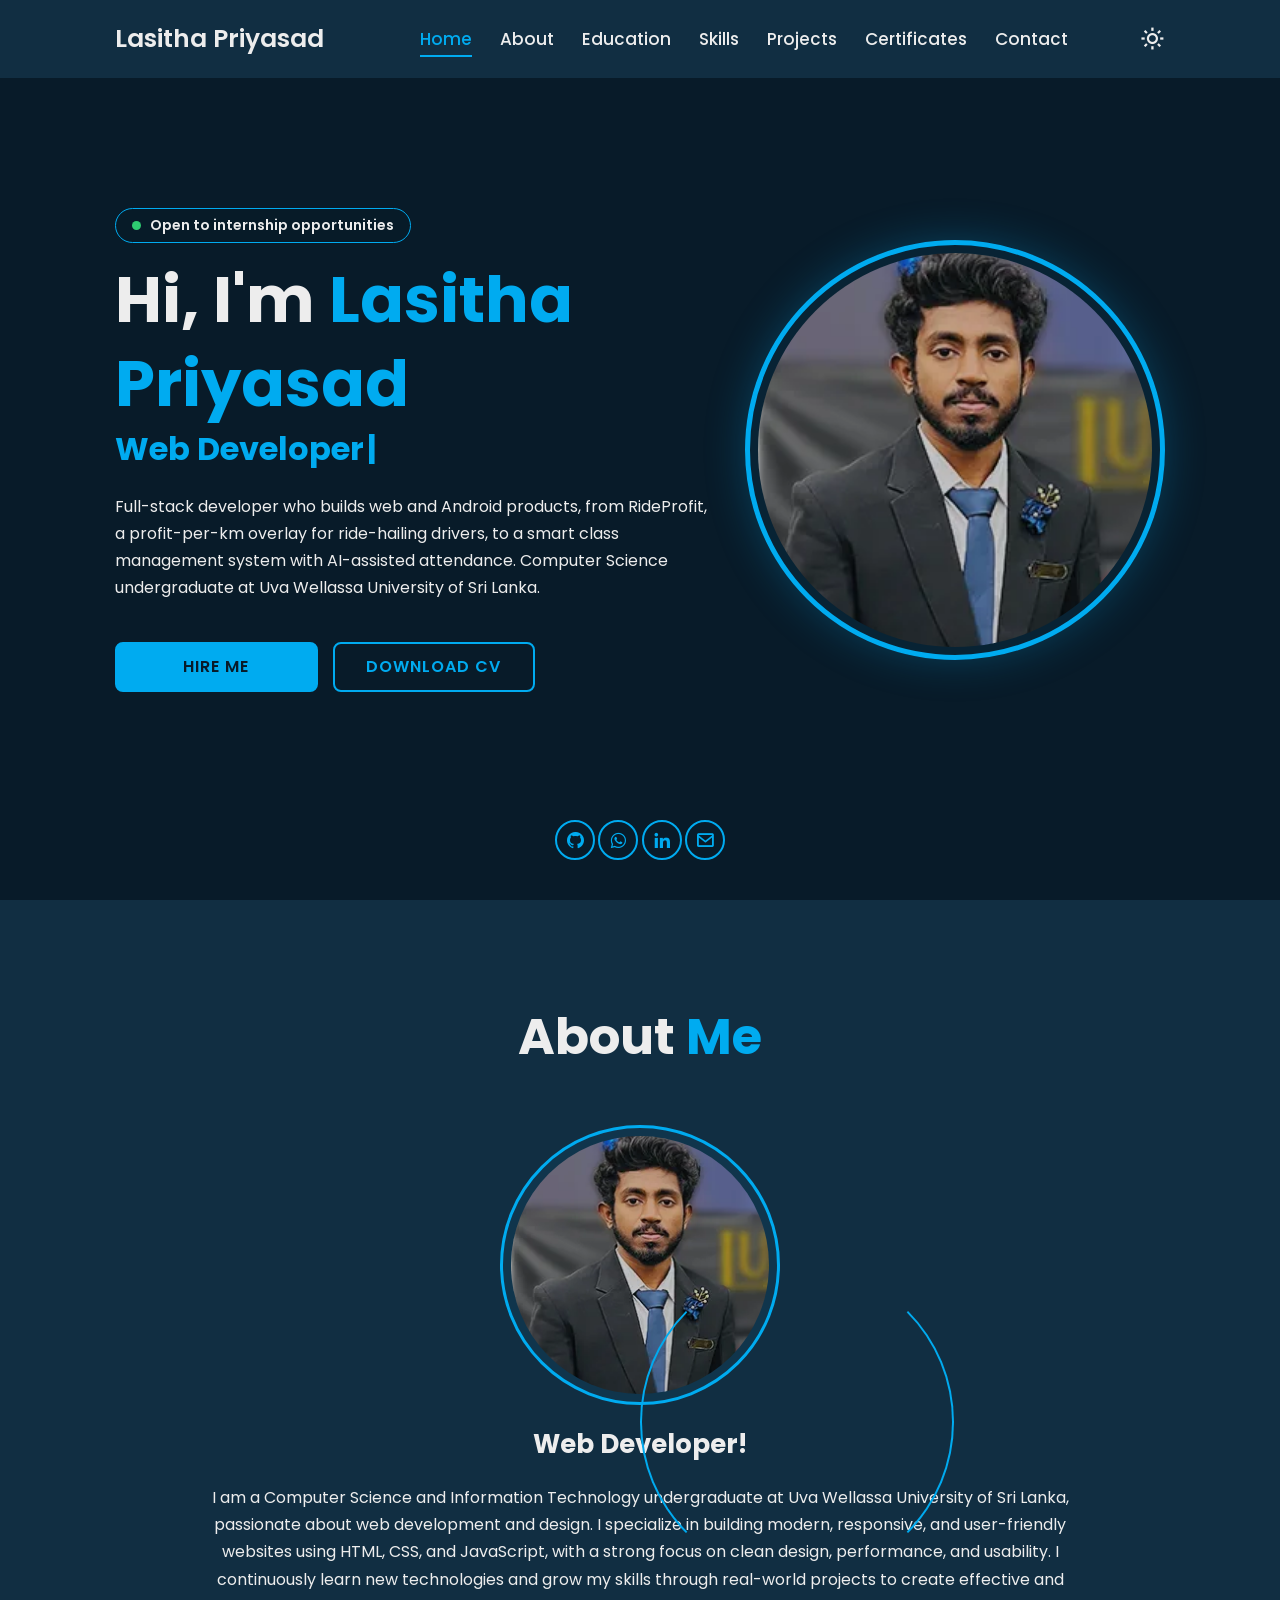
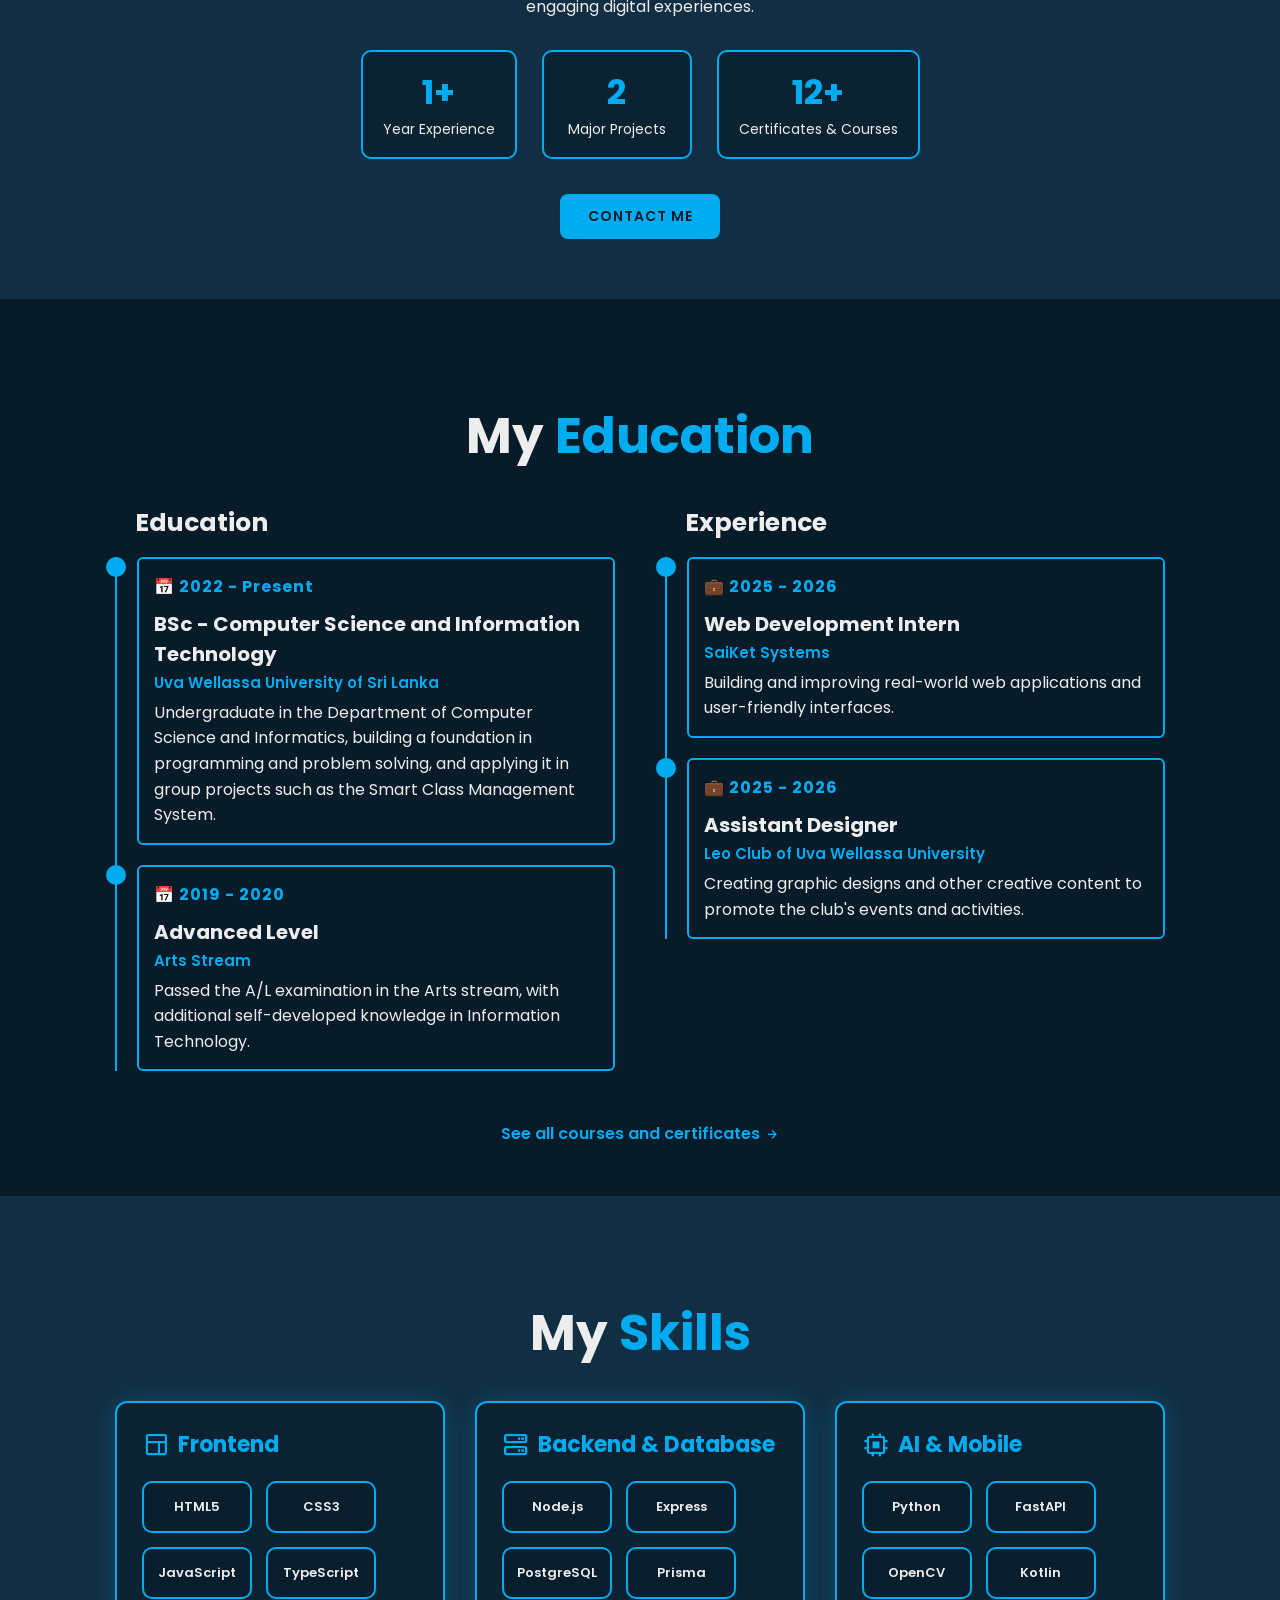
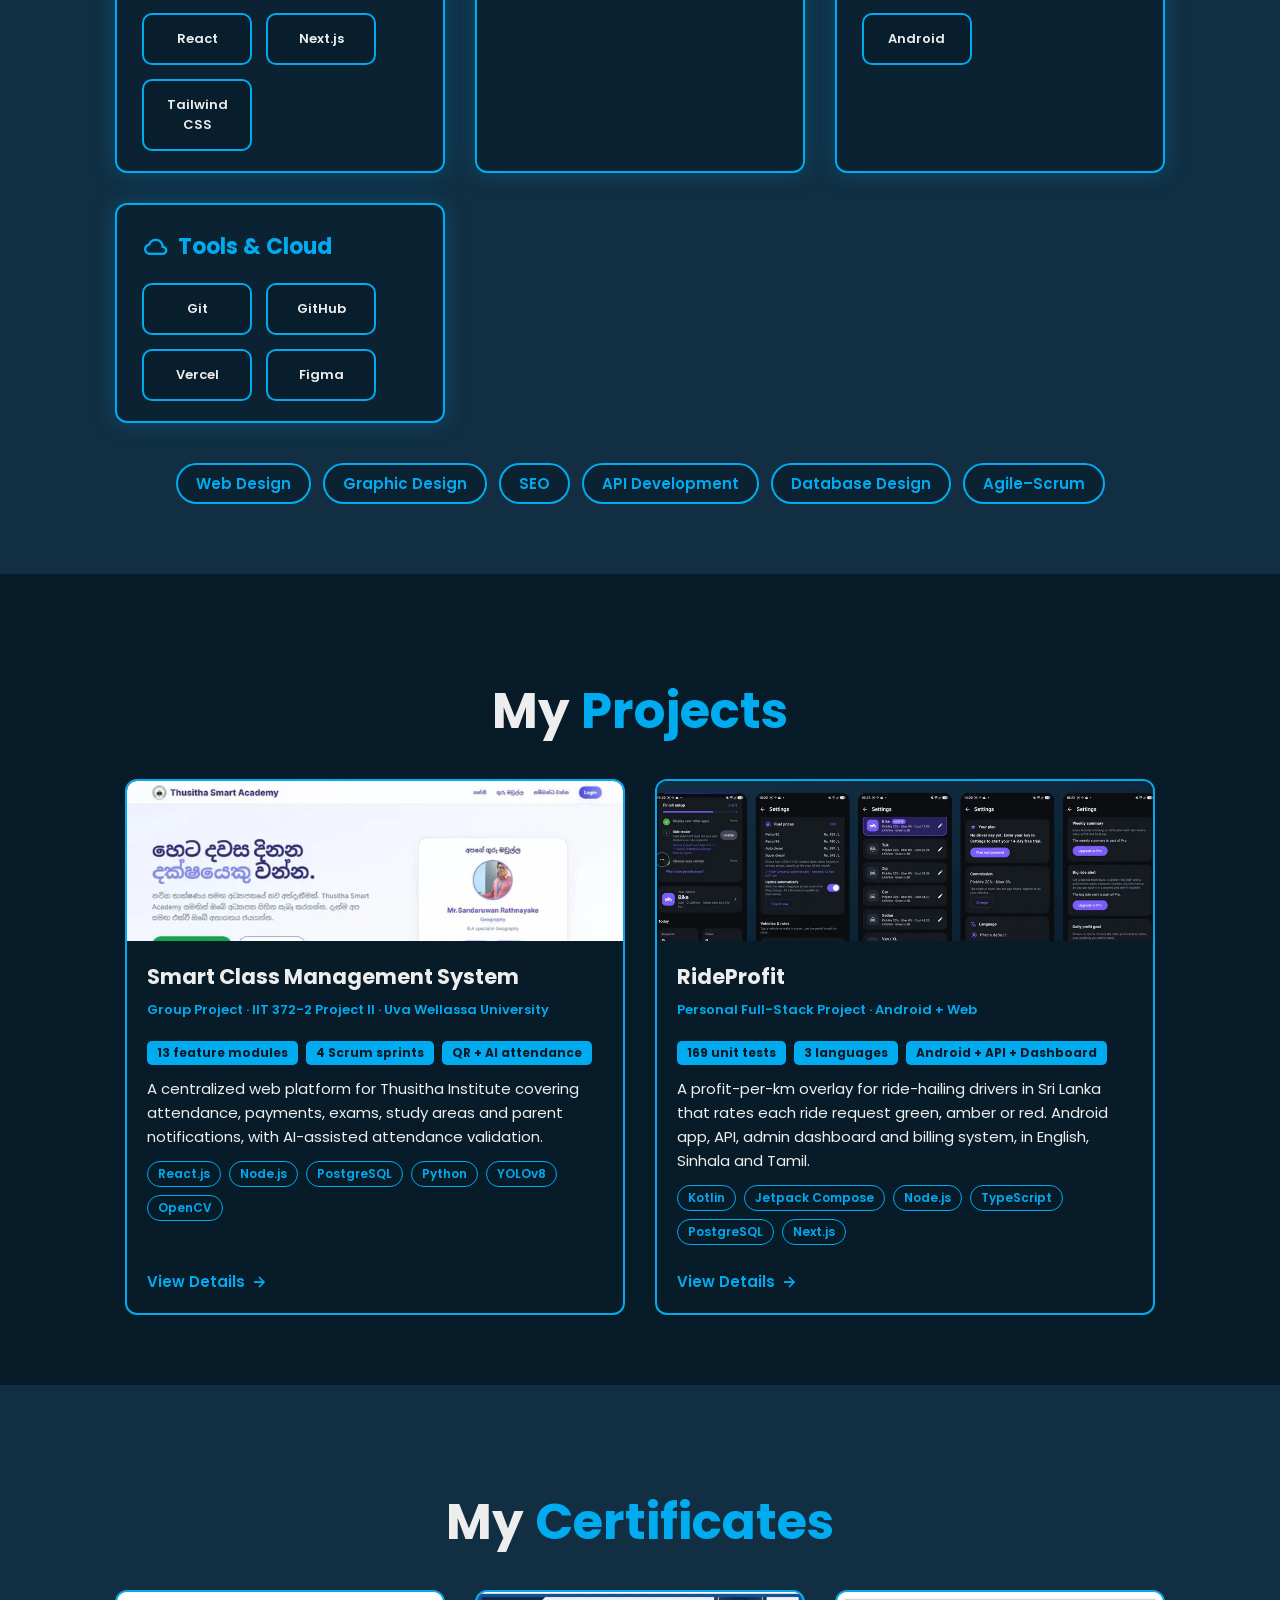
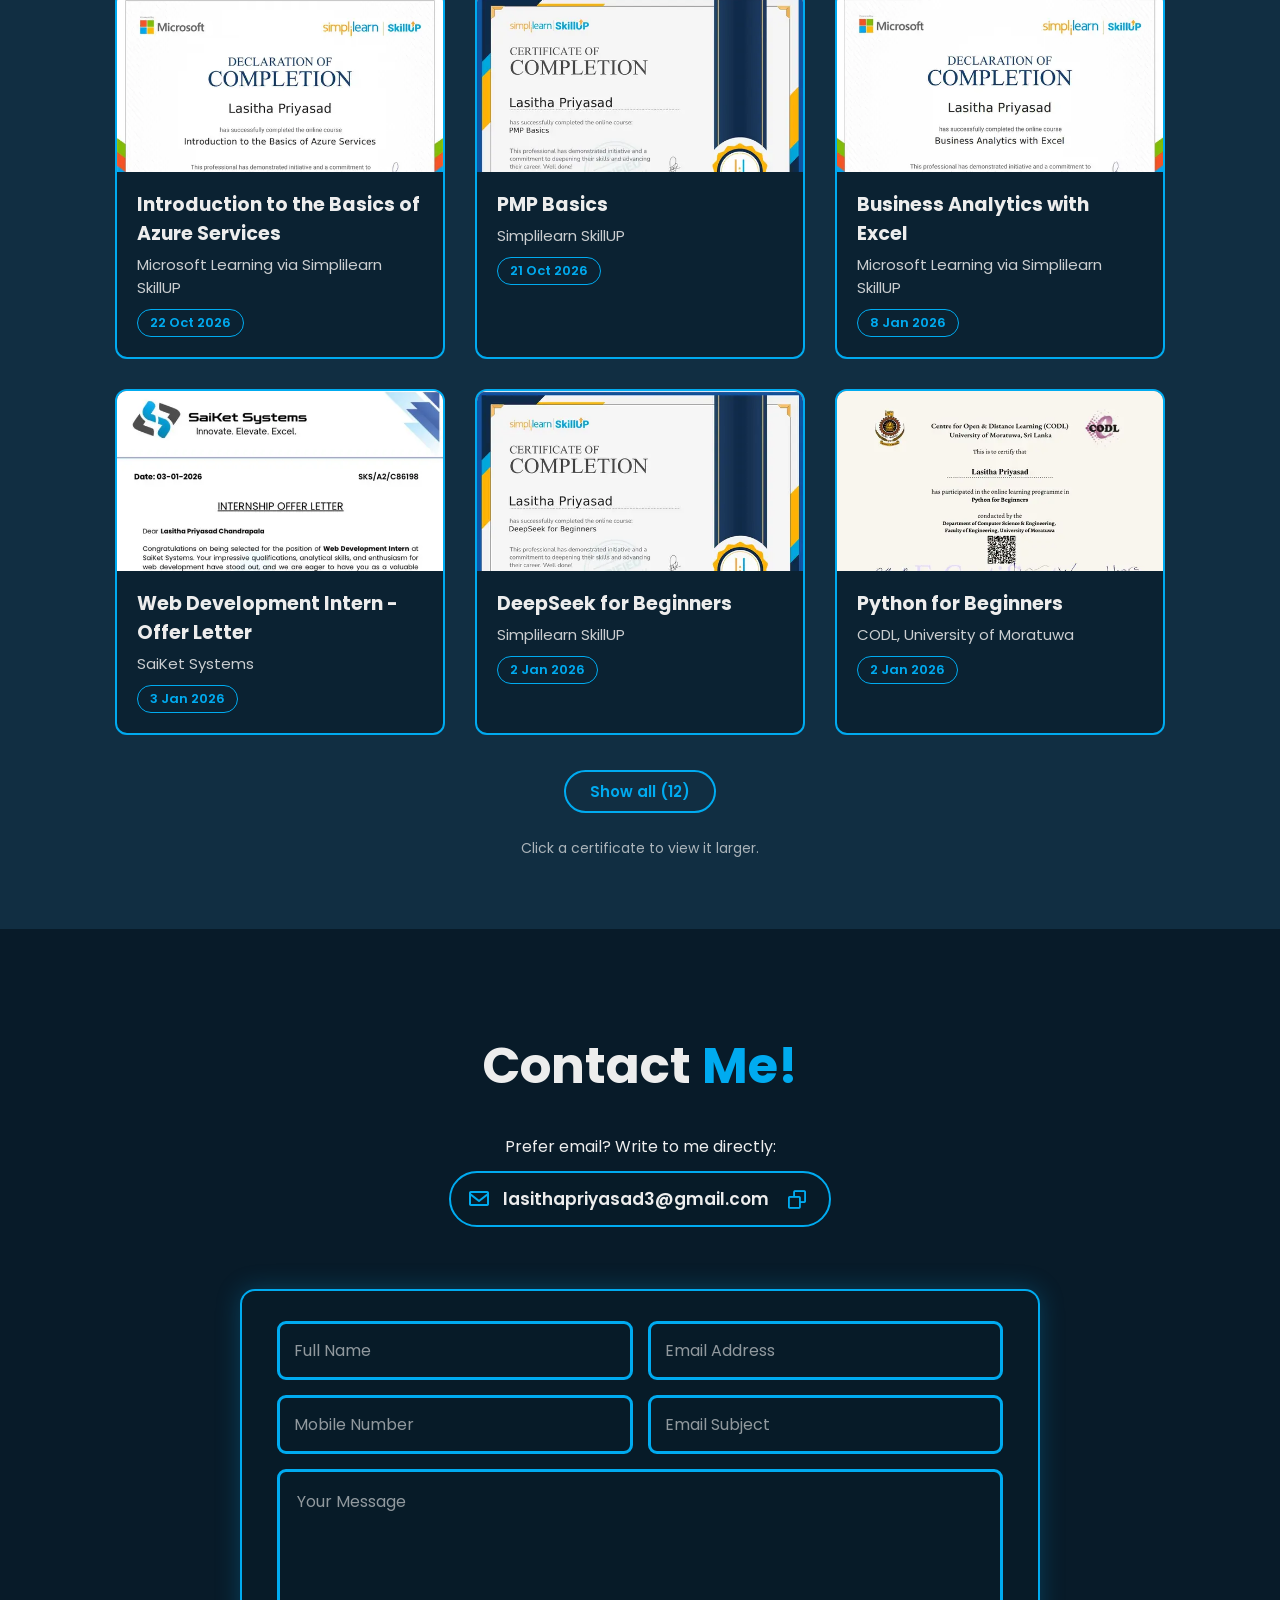
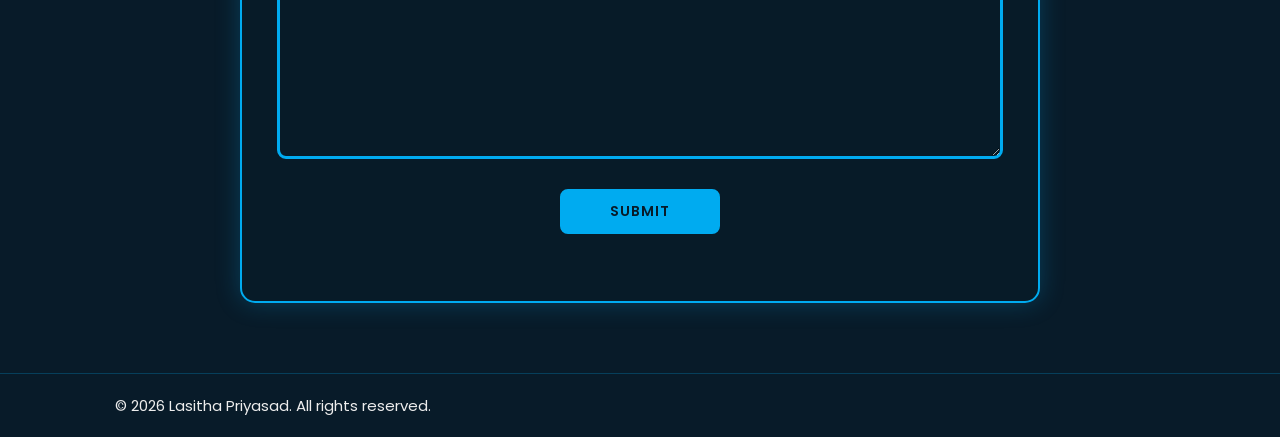
==== index.html @ 4530bdb4 "Add RideProfit screenshots gallery and card cover Co-Authored-By: Claude Sonnet 5.5 <noreply@anthrop" ====
<!DOCTYPE html>
<html lang="en">

<head>
    <meta charset="UTF-8">
    <meta http-equiv="X-UA-Compatible" content="IE=edge">
    <meta name="viewport" content="width=device-width, initial-scale=1.0">
    <title>Lasitha Priyasad - Personal Portfolio</title>
    <meta name="description" content="Lasitha Priyasad - full-stack developer building web and Android products. Computer Science undergraduate at Uva Wellassa University of Sri Lanka. Projects: Smart Class Management System, RideProfit.">
    <meta name="author" content="Lasitha Priyasad">
    <meta name="theme-color" content="#081b29">

    <!-- Open Graph (link share preview) -->
    <meta property="og:type" content="website">
    <meta property="og:title" content="Lasitha Priyasad - Web Developer">
    <meta property="og:description" content="Modern, responsive websites with clean design and great usability.">
    <meta property="og:url" content="https://priyasad010.github.io/My_portfolio/">
    <meta property="og:image" content="https://priyasad010.github.io/My_portfolio/images/Untitled-1.png">
    <meta name="twitter:card" content="summary">
    <link rel="canonical" href="https://priyasad010.github.io/My_portfolio/">

    <link rel="icon" href="data:image/svg+xml,%3Csvg xmlns='http://www.w3.org/2000/svg' viewBox='0 0 100 100'%3E%3Crect width='100' height='100' rx='20' fill='%23081b29'/%3E%3Ctext x='50' y='68' font-size='56' font-family='Arial' font-weight='700' text-anchor='middle' fill='%2300abf0'%3EL%3C/text%3E%3C/svg%3E">

    <script>
        (function () {
            var root = document.documentElement;
            root.classList.add('js');
            try {
                var savedTheme = localStorage.getItem('theme');
                if (savedTheme) root.setAttribute('data-theme', savedTheme);
            } catch (e) {}
        })();
    </script>

    <link rel="preload" href="fonts/poppins-400.woff2" as="font" type="font/woff2" crossorigin>
    <link rel="preload" href="fonts/poppins-600.woff2" as="font" type="font/woff2" crossorigin>
    <link rel="preload" href="fonts/boxicons-subset.woff2" as="font" type="font/woff2" crossorigin>
    <link rel="preconnect" href="https://cdn.jsdelivr.net" crossorigin>
    <link rel="stylesheet" href="css/style.css">
</head>

<body>

    <a href="#about" class="skip-link">Skip to content</a>

    <!-- Scroll progress bar -->
    <div id="scroll-progress"></div>

    <header class="header">
        <a href="#home" class="logo">Lasitha Priyasad</a>

        <nav class="navbar">
            <a href="#home" class="active">home</a>
            <a href="#about">about</a>
            <a href="#education">education</a>
            <a href="#skills">skills</a>
            <a href="#projects">projects</a>
            <a href="#certificates">certificates</a>
            <a href="#contact">contact</a>
        </nav>

        <div class="header-actions">
            <button id="theme-toggle" aria-label="Toggle dark / light theme" title="Toggle theme"><i class='bx bx-sun'></i></button>
            <button class="bx bx-menu" id="menu-icon" aria-label="Open menu"></button>
        </div>
    </header>

    <main>
    <!-- HOME -->
    <section class="home" id="home">
        <div class="home-content">
            <span class="availability"><i></i> Open to internship opportunities</span>
            <h1>Hi, I'm <span>Lasitha Priyasad</span></h1>
            <div class="text-animate">
                <h2 class="role"><span class="typing" id="typing"></span></h2>
            </div>
            <p>Full-stack developer who builds web and Android products, from RideProfit, a profit-per-km overlay for ride-hailing drivers, to a smart class management system with AI-assisted attendance. Computer Science undergraduate at Uva Wellassa University of Sri Lanka.</p>

            <div class="btn-box">
                <a href="#contact" class="btn">Hire Me</a>
                <a href="cv/Lasitha_Priyasad_CV.pdf" class="btn" download>Download CV</a>
            </div>
        </div>

        <div class="home-img">
            <div class="img-border">
                <img src="images/profile.webp" width="262" height="311" fetchpriority="high" alt="Lasitha Priyasad profile photo">
            </div>
        </div>

        <div class="home-sci">
            <a href="https://github.com/Priyasad010" target="_blank" rel="noopener" aria-label="GitHub"><i class='bx bxl-github'></i></a>
            <a href="https://wa.me/94743398128" target="_blank" rel="noopener" aria-label="WhatsApp"><i class='bx bxl-whatsapp'></i></a>
            <a href="https://www.linkedin.com/in/lasitha-priyasad-3184732ab" target="_blank" rel="noopener" aria-label="LinkedIn"><i class='bx bxl-linkedin'></i></a>
            <a href="#contact" data-mail aria-label="Email"><i class='bx bx-envelope'></i></a>
        </div>
    </section>

    <!-- ABOUT -->
    <section class="about" id="about">
        <h2 class="heading">About <span>Me</span></h2>

        <div class="about-img">
            <div class="img-border">
                <img src="images/profile.webp" width="262" height="311" alt="About Lasitha" loading="lazy">
            </div>
            <span class="circle-spin"></span>
        </div>

        <div class="about-content">
            <h3>Web Developer!</h3>
            <p>I am a Computer Science and Information Technology undergraduate at Uva Wellassa University of Sri Lanka, passionate about web development and design. I specialize in building modern, responsive, and user-friendly websites using HTML, CSS, and JavaScript, with a strong focus on clean design, performance, and usability. I continuously learn new technologies and grow my skills through real-world projects to create effective and engaging digital experiences.</p>

            <div class="stats">
                <div class="stat"><h4><span class="count" data-target="1">0</span>+</h4><p>Year Experience</p></div>
                <div class="stat"><h4><span class="count" data-target="2">0</span></h4><p>Major Projects</p></div>
                <div class="stat"><h4><span class="count" data-target="12">0</span>+</h4><p>Certificates &amp; Courses</p></div>
            </div>

            <div class="btn-box btns">
                <a href="#contact" class="btn">Contact Me</a>
            </div>
        </div>
    </section>

    <!-- EDUCATION -->
    <section class="education" id="education">
        <h2 class="heading">My <span>Education</span></h2>
        <div class="education-row">
            <div class="education-column">
                <h3 class="title">Education</h3>
                <div class="education-box">
                    <div class="education-content">
                        <div class="content">
                            <div class="Year">📅 2022 - Present</div>
                            <h3>BSc - Computer Science and Information Technology</h3>
                            <p class="org">Uva Wellassa University of Sri Lanka</p>
                            <p>Undergraduate in the Department of Computer Science and Informatics, building a foundation in programming and problem solving, and applying it in group projects such as the Smart Class Management System.</p>
                        </div>
                    </div>
                    <div class="education-content">
                        <div class="content">
                            <div class="Year">📅 2019 - 2020</div>
                            <h3>Advanced Level</h3>
                            <p class="org">Arts Stream</p>
                            <p>Passed the A/L examination in the Arts stream, with additional self-developed knowledge in Information Technology.</p>
                        </div>
                    </div>
                </div>
            </div>

            <div class="education-column">
                <h3 class="title">Experience</h3>
                <div class="education-box">
                    <div class="education-content">
                        <div class="content">
                            <div class="Year">💼 2025 - 2026</div>
                            <h3>Web Development Intern</h3>
                            <p class="org">SaiKet Systems</p>
                            <p>Building and improving real-world web applications and user-friendly interfaces.</p>
                        </div>
                    </div>
                    <div class="education-content">
                        <div class="content">
                            <div class="Year">💼 2025 - 2026</div>
                            <h3>Assistant Designer</h3>
                            <p class="org">Leo Club of Uva Wellassa University</p>
                            <p>Creating graphic designs and other creative content to promote the club's events and activities.</p>
                        </div>
                    </div>
                </div>
            </div>
        </div>
        <p class="edu-link"><a href="#certificates">See all courses and certificates <i class='bx bx-right-arrow-alt'></i></a></p>
     </section>

    <!-- SKILLS -->
    <section class="skills" id="skills">
        <h2 class="heading">My <span>Skills</span></h2>

        <div class="skill-groups" id="skill-groups"></div>

        <div class="skill-extra">
            <span>Web Design</span><span>Graphic Design</span><span>SEO</span><span>API Development</span><span>Database Design</span><span>Agile&ndash;Scrum</span>
        </div>
    </section>

    <!-- PROJECTS -->
    <section class="projects" id="projects">
        <h2 class="heading">My <span>Projects</span></h2>

        <div class="projects-container">
            <article class="project-card" data-project="smart-class">
                <div class="project-thumb"><i class='bx bx-qr-scan'></i><img src="images/projects/smart-class/cover.webp" alt="Smart Class Management System preview" width="640" height="360" loading="lazy"></div>
                <div class="project-body">
                    <h3>Smart Class Management System</h3>
                    <p class="project-meta">Group Project &middot; IIT 372-2 Project II &middot; Uva Wellassa University</p>
                    <ul class="metrics"><li>13 feature modules</li><li>4 Scrum sprints</li><li>QR + AI attendance</li></ul>
                    <p>A centralized web platform for Thusitha Institute covering attendance, payments, exams, study areas and parent notifications, with AI-assisted attendance validation.</p>
                    <div class="tags">
                        <span>React.js</span><span>Node.js</span><span>PostgreSQL</span><span>Python</span><span>YOLOv8</span><span>OpenCV</span>
                    </div>
                    <button type="button" class="card-more" aria-label="View details: Smart Class Management System">View Details <i class='bx bx-right-arrow-alt'></i></button>
                </div>
            </article>

            <article class="project-card" data-project="rideprofit">
                <div class="project-thumb"><i class='bx bx-car'></i><img src="images/projects/rideprofit/cover.webp" alt="RideProfit app screenshots" width="960" height="300" loading="lazy"></div>
                <div class="project-body">
                    <h3>RideProfit</h3>
                    <p class="project-meta">Personal Full-Stack Project &middot; Android + Web</p>
                    <ul class="metrics"><li>169 unit tests</li><li>3 languages</li><li>Android + API + Dashboard</li></ul>
                    <p>A profit-per-km overlay for ride-hailing drivers in Sri Lanka that rates each ride request green, amber or red. Android app, API, admin dashboard and billing system, in English, Sinhala and Tamil.</p>
                    <div class="tags">
                        <span>Kotlin</span><span>Jetpack Compose</span><span>Node.js</span><span>TypeScript</span><span>PostgreSQL</span><span>Next.js</span>
                    </div>
                    <button type="button" class="card-more" aria-label="View details: RideProfit">View Details <i class='bx bx-right-arrow-alt'></i></button>
                </div>
            </article>
        </div>
    </section>

    <!-- CERTIFICATES -->
    <section class="certificates" id="certificates">
        <h2 class="heading">My <span>Certificates</span></h2>

        <div class="cert-grid" id="cert-grid"></div>
        <div class="cert-more"><button class="filter-btn" id="cert-toggle" type="button"></button></div>
    </section>

    <!-- CONTACT -->
    <section class="contact" id="contact">
        <h2 class="heading">Contact <span>Me!</span></h2>

        <div class="contact-info">
            <p>Prefer email? Write to me directly:</p>
            <div class="email-box">
                <i class='bx bx-envelope'></i>
                <a id="email-text" href="#contact" data-user="lasithapriyasad3" data-domain="gmail.com">Email me</a>
                <button id="copy-email" type="button" aria-label="Copy email address" title="Copy email address"><i class='bx bx-copy'></i></button>
            </div>
            <p class="copy-status" id="copy-status" role="status" aria-live="polite"></p>
        </div>

        <form id="contact-form" action="https://formspree.io/f/xaqadloa" method="POST">
            <!-- spam honeypot: real visitors never see or fill this -->
            <input type="text" name="_gotcha" class="hp-field" tabindex="-1" autocomplete="off" aria-hidden="true">
            <div class="input-box">
                <div class="input-field">
                    <input type="text" name="name" placeholder="Full Name" aria-label="Full Name" required>
                </div>
                <div class="input-field">
                    <input type="email" name="email" placeholder="Email Address" aria-label="Email Address" required>
                </div>
            </div>
            <div class="input-box">
                <div class="input-field">
                    <input type="tel" name="phone" placeholder="Mobile Number" aria-label="Mobile Number">
                </div>
                <div class="input-field">
                    <input type="text" name="subject" placeholder="Email Subject" aria-label="Email Subject" required>
                </div>
            </div>

            <div class="textarea-field">
                <textarea name="message" id="message" cols="30" rows="10" placeholder="Your Message" aria-label="Your Message" required></textarea>
            </div>

            <div class="btn-box btns">
                <button type="submit" class="btn" id="submit-btn">Submit</button>
            </div>
            <p id="form-status" role="status" aria-live="polite"></p>
        </form>
    </section>
    </main>

    <footer class="footer">
        <p>&copy; <span id="year"></span> Lasitha Priyasad. <span>All rights reserved.</span></p>
        <a href="#home" class="footer-top" aria-label="Back to top"><i class='bx bx-up-arrow-alt'></i></a>
    </footer>

    <button id="back-to-top" aria-label="Back to top"><i class='bx bx-up-arrow-alt'></i></button>

    <!-- Project details modal -->
    <div id="project-modal" class="overlay" hidden>
        <div class="modal-box" role="dialog" aria-modal="true" aria-labelledby="modal-title">
            <button class="overlay-close" data-close aria-label="Close"><i class='bx bx-x'></i></button>
            <div id="modal-content"></div>
        </div>
    </div>

    <!-- Image lightbox -->
    <div id="lightbox" class="overlay lightbox" hidden>
        <button class="overlay-close" data-close aria-label="Close"><i class='bx bx-x'></i></button>
        <button class="lb-nav lb-prev" aria-label="Previous image"><i class='bx bx-chevron-left'></i></button>
        <figure>
            <img id="lb-img" src="" alt="">
            <figcaption id="lb-caption"></figcaption>
        </figure>
        <button class="lb-nav lb-next" aria-label="Next image"><i class='bx bx-chevron-right'></i></button>
    </div>

    <script src="js/script.js"></script>
</body>

</html>
---- css/style.css ----
/* ---------- Self-hosted fonts (no third-party requests, font-display: swap) ---------- */
@font-face { font-family: 'Poppins'; font-style: normal; font-weight: 400; font-display: swap; src: url('../fonts/poppins-400.woff2') format('woff2'); }
@font-face { font-family: 'Poppins'; font-style: normal; font-weight: 500; font-display: swap; src: url('../fonts/poppins-500.woff2') format('woff2'); }
@font-face { font-family: 'Poppins'; font-style: normal; font-weight: 600; font-display: swap; src: url('../fonts/poppins-600.woff2') format('woff2'); }
@font-face { font-family: 'Poppins'; font-style: normal; font-weight: 700; font-display: swap; src: url('../fonts/poppins-700.woff2') format('woff2'); }
@font-face { font-family: 'boxicons'; font-weight: normal; font-style: normal; font-display: swap; src: url('../fonts/boxicons-subset.woff2') format('woff2'); }

/* Boxicons (MIT, https://boxicons.com): base rules + only the icons used on this site */
.bx, .bxl {
    font-family: 'boxicons' !important;
    font-weight: normal;
    font-style: normal;
    font-variant: normal;
    line-height: 1;
    text-rendering: auto;
    display: inline-block;
    text-transform: none;
    -webkit-font-smoothing: antialiased;
    -moz-osx-font-smoothing: grayscale;
}
.bx-award:before{content:"\e9bf"}
.bx-car:before{content:"\ea27"}
.bx-chevron-left:before{content:"\ea4d"}
.bx-chevron-right:before{content:"\ea50"}
.bx-chip:before{content:"\ea5a"}
.bx-cloud:before{content:"\ea60"}
.bx-copy:before{content:"\ea84"}
.bx-envelope:before{content:"\eac1"}
.bx-layout:before{content:"\eb31"}
.bx-link-external:before{content:"\eb3e"}
.bx-menu:before{content:"\eb5f"}
.bx-moon:before{content:"\eb94"}
.bx-qr-scan:before{content:"\ebcf"}
.bx-right-arrow-alt:before{content:"\ebe6"}
.bx-server:before{content:"\ebfd"}
.bx-sun:before{content:"\ec34"}
.bx-up-arrow-alt:before{content:"\ec5d"}
.bx-x:before{content:"\ec8d"}
.bxl-android:before{content:"\e90e"}
.bxl-github:before{content:"\e93a"}
.bxl-linkedin:before{content:"\e94d"}
.bxl-whatsapp:before{content:"\e98a"}


* {
    margin: 0;
    padding: 0;
    box-sizing: border-box;
    text-decoration: none;
    border: none;
    outline: none;
    font-family: 'Poppins', system-ui, -apple-system, 'Segoe UI', Roboto, sans-serif;
}

:root {
    --bg-color: #081b29;
    --second-bg-color: #112e42;
    --text-color: #ededed;
    --main-color: #00abf0;
    --card-bg: rgba(8, 27, 41, 0.6);
    --glow: rgba(0, 171, 240, 0.25);
}

:root[data-theme="light"] {
    --bg-color: #f4f8fb;
    --second-bg-color: #e1edf5;
    --text-color: #14222e;
    --main-color: #0086c3;
    --card-bg: rgba(255, 255, 255, 0.8);
    --glow: rgba(0, 134, 195, 0.2);
}

html {
    font-size: 62.5%;
    overflow-x: hidden;
    scroll-behavior: smooth;
}

body {
    background: var(--bg-color);
    color: var(--text-color);
    transition: background .4s, color .4s;
}

:focus-visible {
    outline: .2rem solid var(--main-color);
    outline-offset: .3rem;
}

/* ---------- Scroll progress ---------- */
#scroll-progress {
    position: fixed;
    top: 0;
    left: 0;
    height: .4rem;
    width: 0;
    background: var(--main-color);
    z-index: 200;
}

/* ---------- Header ---------- */
.header {
    position: fixed;
    top: 0;
    left: 0;
    width: 100%;
    padding: 2rem 9%;
    background: var(--second-bg-color);
    display: flex;
    align-items: center;
    justify-content: space-between;
    z-index: 100;
    transition: padding .3s, box-shadow .3s, background .4s;
}

.header.sticky {
    padding: 1.2rem 9%;
    box-shadow: 0 .5rem 2rem rgba(0, 0, 0, .25);
}

.logo {
    font-size: 2.5rem;
    color: var(--text-color);
    font-weight: 600;
}

.navbar a {
    font-size: 1.7rem;
    color: var(--text-color);
    margin-left: 3.5rem;
    font-weight: 500;
    text-transform: capitalize;
    padding-bottom: .4rem;
    border-bottom: .2rem solid transparent;
    transition: .3s;
}

.navbar a:hover,
.navbar a.active {
    color: var(--main-color);
    border-bottom-color: var(--main-color);
}

.header-actions {
    display: flex;
    align-items: center;
    gap: 1.5rem;
}

#theme-toggle,
#menu-icon {
    background: transparent;
    color: var(--text-color);
    cursor: pointer;
    font-size: 2.6rem;
    display: inline-flex;
    align-items: center;
    transition: .3s;
}

#theme-toggle:hover {
    color: var(--main-color);
    transform: rotate(20deg);
}

#theme-toggle i {
    font-size: 2.6rem;
}

#menu-icon {
    font-size: 3.6rem;
    display: none;
}

/* ---------- Sections ---------- */
section {
    min-height: 100vh;
    padding: 10rem 9% 2rem;
}

.heading {
    font-size: 5rem;
    margin-bottom: 3rem;
    text-align: center;
}

.heading span,
.home-content h1 span {
    color: var(--main-color);
}

/* ---------- Buttons ---------- */
.btn-box {
    display: flex;
    justify-content: center;
    align-items: center;
    gap: 1.5rem;
    width: 100%;
    max-width: 35rem;
    height: 5rem;
}

.btn-box .btn {
    position: relative;
    z-index: 0;
    display: inline-flex;
    justify-content: center;
    align-items: center;
    flex: 1;
    min-width: 15rem;
    height: 100%;
    padding: 0 2rem;
    background: var(--main-color);
    border: .2rem solid var(--main-color);
    border-radius: .8rem;
    font-size: 1.6rem;
    font-weight: 600;
    letter-spacing: .1rem;
    text-transform: uppercase;
    color: var(--bg-color);
    cursor: pointer;
    overflow: hidden;
    transition: all .5s ease-in-out;
}

.btn-box .btn::before {
    content: '';
    position: absolute;
    top: 0;
    left: 0;
    width: 0;
    height: 100%;
    background: var(--bg-color);
    z-index: -1;
    transition: width .5s ease-in-out;
}

.btn-box .btn:hover {
    color: var(--main-color);
    transform: translateY(-2px);
    box-shadow: 0 1rem 2rem var(--glow);
}

.btn-box .btn:hover::before {
    width: 100%;
}

.btn-box .btn:nth-child(2) {
    background: transparent;
    color: var(--main-color);
}

.btn-box .btn:nth-child(2)::before {
    background: var(--main-color);
}

.btn-box .btn:nth-child(2):hover {
    color: var(--bg-color);
}

.btn-box.btns {
    width: auto;
    max-width: none;
    height: 4.5rem;
    margin: 0 auto;
}

.btn-box.btns .btn {
    flex: none;
    min-width: 16rem;
    font-size: 1.4rem;
}

.btn-box.btns .btn::before {
    background: var(--second-bg-color);
}

/* ---------- Home ---------- */
.home {
    position: relative;
    display: flex;
    align-items: center;
    justify-content: space-between;
    padding: 0 9%;
    background: var(--bg-color);
}

.home-content {
    max-width: 60rem;
}

.home-content h1 {
    font-size: 6.4rem;
    font-weight: 700;
    line-height: 1.3;
}

.text-animate .role {
    font-size: 3.2rem;
    font-weight: 700;
    min-height: 4.8rem;
}

.typing {
    color: var(--main-color);
}

.typing::after {
    content: '|';
    margin-left: .3rem;
    animation: blink .8s infinite;
}

@keyframes blink {
    50% { opacity: 0; }
}

.home-content p {
    font-size: 1.6rem;
    margin: 2rem 0 4rem;
    line-height: 1.7;
}

.home-img {
    position: relative;
    width: 42rem;
    height: 42rem;
    flex-shrink: 0;
    display: flex;
    justify-content: center;
    align-items: center;
    animation: float 4s ease-in-out infinite;
}

@keyframes float {
    50% { transform: translateY(-1.5rem); }
}

.img-border {
    position: relative;
    width: 100%;
    height: 100%;
    border: .5rem solid var(--main-color);
    border-radius: 50%;
    padding: .8rem;
    display: flex;
    justify-content: center;
    align-items: center;
    background: rgba(0, 171, 240, 0.05);
    box-shadow: 0 0 4rem var(--glow);
}

.img-border img {
    width: 100%;
    height: 100%;
    border-radius: 50%;
    object-fit: cover;
}

.home-sci {
    position: absolute;
    bottom: 4rem;
    left: 50%;
    transform: translateX(-50%);
    width: 17rem;
    display: flex;
    justify-content: space-between;
}

.home-sci a {
    position: relative;
    display: inline-flex;
    justify-content: center;
    align-items: center;
    width: 4rem;
    height: 4rem;
    border: .2rem solid var(--main-color);
    border-radius: 50%;
    font-size: 2rem;
    color: var(--main-color);
    z-index: 1;
    overflow: hidden;
    transition: .5s;
}

.home-sci a::before {
    content: '';
    position: absolute;
    top: 0;
    left: 0;
    width: 0;
    height: 100%;
    background: var(--main-color);
    z-index: -1;
    transition: .5s;
}

.home-sci a:hover {
    color: var(--bg-color);
}

.home-sci a:hover::before {
    width: 100%;
}

/* ---------- About ---------- */
.about {
    display: flex;
    justify-content: center;
    align-items: center;
    flex-direction: column;
    gap: 2rem;
    background: var(--second-bg-color);
    padding-bottom: 6rem;
}

.about-img {
    position: relative;
    width: 28rem;
    height: 28rem;
    display: flex;
    justify-content: center;
    align-items: center;
}

.about-img .img-border {
    border-width: .3rem;
    box-shadow: none;
}

.about-img .circle-spin {
    position: absolute;
    top: 50%;
    left: 50%;
    width: 112%;
    height: 112%;
    border-radius: 50%;
    border: .2rem solid transparent;
    border-left-color: var(--main-color);
    border-right-color: var(--main-color);
    animation: spin-center 6s linear infinite;
}

@keyframes spin-center {
    from { transform: translate(-50%, -50%) rotate(0); }
    to { transform: translate(-50%, -50%) rotate(360deg); }
}

.about-content {
    text-align: center;
    max-width: 90rem;
}

.about-content h3 {
    font-size: 2.6rem;
}

.about-content p {
    font-size: 1.6rem;
    margin: 2rem 0 3rem;
    line-height: 1.7;
}

.stats {
    display: flex;
    justify-content: center;
    flex-wrap: wrap;
    gap: 2.5rem;
    margin-bottom: 3.5rem;
}

.stat {
    min-width: 15rem;
    padding: 1.5rem 2rem;
    border: .2rem solid var(--main-color);
    border-radius: 1rem;
    background: var(--card-bg);
}

.stat h4,
.stat h4 span {
    font-size: 3.4rem;
    color: var(--main-color);
}

.stat p {
    margin: 0;
    font-size: 1.4rem;
}

/* ---------- Education ---------- */
.education {
    display: flex;
    justify-content: center;
    align-items: center;
    flex-direction: column;
    min-height: auto;
    padding-bottom: 5rem;
}

.education-row {
    display: flex;
    flex-wrap: wrap;
    gap: 5rem;
    width: 100%;
}

.education-column {
    flex: 1 1 40rem;
}

.education-column .title {
    font-size: 2.5rem;
    margin: 0 0 1.5rem 2rem;
}

.education-box {
    border-left: .2rem solid var(--main-color);
}

.education-content {
    position: relative;
    padding-left: 2rem;
}

.education-content::before {
    content: '';
    position: absolute;
    top: 0;
    left: -1.1rem;
    width: 2rem;
    height: 2rem;
    background: var(--main-color);
    border-radius: 50%;
}

.education-content .content {
    position: relative;
    z-index: 0;
    padding: 1.5rem;
    border: .2rem solid var(--main-color);
    border-radius: .6rem;
    margin-bottom: 2rem;
    transition: all .5s ease-in-out;
    overflow: hidden;
}

.education-content .content:hover {
    background: var(--glow);
    box-shadow: 0 0 1.5rem var(--glow);
    transform: translateY(-.5rem);
}

.Year {
    font-size: 1.6rem;
    font-weight: 700;
    color: var(--main-color);
    padding-bottom: 1rem;
    letter-spacing: .1rem;
}

.education-content .content h3 {
    font-size: 2rem;
}

.education-content .content p {
    font-size: 1.6rem;
    padding-top: .5rem;
    line-height: 1.6;
}

/* ---------- Skills ---------- */
.skills {
    min-height: auto;
    padding-bottom: 7rem;
    background: var(--second-bg-color);
}

.skill-groups {
    display: grid;
    grid-template-columns: repeat(auto-fit, minmax(32rem, 1fr));
    gap: 3rem;
    max-width: 120rem;
    margin: 0 auto;
}

.skill-group {
    padding: 2.5rem 2.5rem 2rem;
    border: .2rem solid var(--main-color);
    border-radius: 1.2rem;
    background: var(--card-bg);
    box-shadow: 0 0 2.5rem var(--glow);
}

.skill-group > h3 {
    display: flex;
    align-items: center;
    gap: .8rem;
    margin-bottom: 2rem;
    font-size: 2.2rem;
    color: var(--main-color);
}

.skill-group > h3 i { font-size: 2.8rem; }

.tech-row {
    display: flex;
    flex-wrap: wrap;
    gap: 1.4rem;
}

.skill-extra {
    display: flex;
    flex-wrap: wrap;
    justify-content: center;
    gap: 1.2rem;
    max-width: 100rem;
    margin: 4rem auto 0;
}

.skill-extra span {
    padding: .7rem 1.8rem;
    font-size: 1.5rem;
    font-weight: 600;
    color: var(--main-color);
    border: .2rem solid var(--main-color);
    border-radius: 5rem;
    background: var(--card-bg);
}

/* ---------- Projects ---------- */
.projects {
    min-height: auto;
    padding-bottom: 7rem;
    background: var(--bg-color);
}

.filter-bar {
    display: flex;
    justify-content: center;
    flex-wrap: wrap;
    gap: 1.5rem;
    margin-bottom: 4rem;
}

.filter-btn {
    padding: .8rem 2.4rem;
    font-size: 1.5rem;
    font-weight: 600;
    color: var(--main-color);
    background: transparent;
    border: .2rem solid var(--main-color);
    border-radius: 5rem;
    cursor: pointer;
    transition: .3s;
}

.filter-btn:hover,
.filter-btn.active {
    background: var(--main-color);
    color: var(--bg-color);
}

.projects-container {
    display: grid;
    grid-template-columns: repeat(auto-fit, minmax(28rem, 50rem));
    justify-content: center;
    gap: 3rem;
    max-width: 120rem;
    margin: 0 auto;
}

.project-card {
    border: .2rem solid var(--main-color);
    border-radius: 1.2rem;
    background: var(--card-bg);
    overflow: hidden;
    transition: transform .4s, box-shadow .4s, opacity .4s;
}

.project-card:hover {
    transform: translateY(-.8rem);
    box-shadow: 0 1rem 3rem var(--glow);
}

.project-card.hide {
    display: none;
}

.project-thumb {
    height: 16rem;
    display: flex;
    justify-content: center;
    align-items: center;
    background: linear-gradient(135deg, var(--second-bg-color), var(--glow));
    font-size: 6.5rem;
    color: var(--main-color);
    transition: .4s;
}

.project-thumb {
    position: relative;
    overflow: hidden;
}

.project-thumb img {
    position: absolute;
    inset: 0;
    width: 100%;
    height: 100%;
    object-fit: cover;
    object-position: top;
}

.project-card:hover .project-thumb {
    font-size: 7.5rem;
}

.project-body {
    padding: 2rem;
}

.project-body h3 {
    font-size: 2.1rem;
    margin-bottom: .8rem;
}

.project-body p {
    font-size: 1.5rem;
    line-height: 1.6;
    margin-bottom: 1.2rem;
}

.project-body .project-meta {
    font-size: 1.3rem;
    font-weight: 600;
    color: var(--main-color);
}

.project-body .project-note {
    margin: 1.2rem 0 0;
    font-size: 1.2rem;
    font-style: italic;
    opacity: .7;
}

.tags {
    display: flex;
    flex-wrap: wrap;
    gap: .8rem;
    margin-bottom: 1.5rem;
}

.tags span {
    padding: .3rem 1rem;
    font-size: 1.2rem;
    font-weight: 600;
    color: var(--main-color);
    border: .15rem solid var(--main-color);
    border-radius: 5rem;
}

.project-links {
    display: flex;
    gap: 2rem;
}

.project-links a {
    display: inline-flex;
    align-items: center;
    gap: .4rem;
    font-size: 1.5rem;
    font-weight: 600;
    color: var(--main-color);
    transition: .3s;
}

.project-links a:hover {
    color: var(--text-color);
}

/* ---------- Contact ---------- */
.contact {
    min-height: auto;
    padding-bottom: 7rem;
    background: var(--second-bg-color);
}

.contact form {
    max-width: 80rem;
    margin: 0 auto;
    text-align: center;
    background: var(--card-bg);
    border: .2rem solid var(--main-color);
    border-radius: 1.5rem;
    padding: 3rem 3.5rem;
    box-shadow: 0 0 2.5rem var(--glow);
}

.input-box {
    display: flex;
    justify-content: space-between;
    flex-wrap: wrap;
    gap: 1.5rem;
    margin-bottom: 1.5rem;
}

.input-field {
    width: calc(50% - .75rem);
}

.input-field input,
.textarea-field textarea {
    width: 100%;
    padding: 1.4rem;
    font-size: 1.6rem;
    color: var(--text-color);
    background: transparent;
    border-radius: .9rem;
    border: .3rem solid var(--main-color);
    transition: .3s;
}

.textarea-field textarea {
    min-height: 18rem;
    padding: 1.7rem;
    resize: vertical;
}

.input-field input::placeholder,
.textarea-field textarea::placeholder {
    color: var(--text-color);
    opacity: .6;
}

.input-field input:focus,
.textarea-field textarea:focus {
    border-color: #00d4ff;
    box-shadow: 0 0 1.2rem var(--glow);
}

.contact .btn-box.btns {
    margin-top: 2.5rem;
}

#form-status {
    margin-top: 1.5rem;
    font-size: 1.5rem;
    font-weight: 500;
    min-height: 2.2rem;
}

#form-status.success { color: #2ecc71; }
#form-status.error { color: #ff5c5c; }

.btn:disabled {
    opacity: .6;
    cursor: not-allowed;
}

/* ---------- Footer / back to top ---------- */
.footer {
    display: flex;
    justify-content: space-between;
    align-items: center;
    flex-wrap: wrap;
    gap: 1.5rem;
    padding: 2rem 9%;
    background: var(--bg-color);
    border-top: .1rem solid var(--glow);
}

.footer p {
    font-size: 1.5rem;
}

.footer-top {
    display: none;
}

#back-to-top {
    position: fixed;
    right: 2.5rem;
    bottom: 2.5rem;
    width: 4.5rem;
    height: 4.5rem;
    border-radius: 50%;
    background: var(--main-color);
    color: var(--bg-color);
    font-size: 2.6rem;
    cursor: pointer;
    display: flex;
    justify-content: center;
    align-items: center;
    opacity: 0;
    visibility: hidden;
    transform: translateY(2rem);
    transition: .4s;
    z-index: 90;
    box-shadow: 0 0 1.5rem var(--glow);
}

#back-to-top.show {
    opacity: 1;
    visibility: visible;
    transform: none;
}

#back-to-top:hover {
    transform: translateY(-.4rem);
}

/* ---------- Scroll reveal ---------- */
.js .reveal {
    opacity: 0;
    transform: translateY(4rem);
    transition: opacity .8s ease, transform .8s ease;
}

.js .reveal.show {
    opacity: 1;
    transform: none;
}

@media (prefers-reduced-motion: reduce) {
    * {
        animation: none !important;
        transition: none !important;
        scroll-behavior: auto !important;
    }
    .js .reveal { opacity: 1; transform: none; }
    .js .bar span { width: var(--w); }
}

/* ---------- Responsive ---------- */
@media (max-width: 1200px) {
    html { font-size: 58%; }
    .header, .header.sticky { padding-left: 4%; padding-right: 4%; }
    section { padding-left: 4%; padding-right: 4%; }
    .home, .footer { padding-left: 4%; padding-right: 4%; }
}

@media (max-width: 991px) {
    html { font-size: 55%; }

    #menu-icon { display: inline-flex; }

    .navbar {
        position: absolute;
        top: 100%;
        left: 0;
        width: 100%;
        padding: 1rem 4%;
        background: var(--second-bg-color);
        border-top: .1rem solid var(--glow);
        box-shadow: 0 1rem 2rem rgba(0, 0, 0, .3);
        display: none;
    }

    .navbar.active { display: block; }

    .navbar a {
        display: block;
        margin: 2rem 0;
        font-size: 2rem;
        border-bottom: none;
    }

    .home {
        flex-direction: column-reverse;
        justify-content: center;
        gap: 4rem;
        padding-top: 12rem;
        padding-bottom: 12rem;
        text-align: center;
    }

    .home-content .btn-box { margin: 0 auto; }
    .home-img { width: 30rem; height: 30rem; }
    .home-content h1 { font-size: 5rem; }
    .home-sci { bottom: 3rem; }

    .skills-row { flex-direction: column; align-items: stretch; }
    .skills-column { max-width: none; }
}

@media (max-width: 600px) {
    html { font-size: 50%; }
    .home-content h1 { font-size: 4.2rem; }
    .heading { font-size: 4rem; }
    .input-field { width: 100%; }
    .contact form { padding: 2rem; }
    .skills-content { padding: 2rem; }
    .footer { justify-content: center; text-align: center; }
    .btn-box { flex-direction: column; height: auto; }
    .btn-box .btn { width: 100%; height: 5rem; }
}

/* =====================================================
   v3 additions: language switch, tech grid, modal,
   lightbox, certificates
   ===================================================== */
.no-scroll { overflow: hidden; }

.navbar a { margin-left: 2.5rem; }

/* alternate section backgrounds: projects (bg) -> certificates (second) -> contact (bg) */
.contact { background: var(--bg-color); }

.certificates {
    min-height: auto;
    padding-bottom: 7rem;
    background: var(--second-bg-color);
}

/* ---------- Tech grid ---------- */
.tech-title {
    margin: 6rem 0 2.5rem;
    text-align: center;
    font-size: 3rem;
    color: var(--main-color);
}

.tech-grid {
    display: flex;
    flex-wrap: wrap;
    justify-content: center;
    gap: 2rem;
    max-width: 110rem;
    margin: 0 auto;
}

.tech {
    width: 11rem;
    padding: 1.4rem 1rem;
    display: flex;
    flex-direction: column;
    align-items: center;
    gap: 1rem;
    border: .2rem solid var(--main-color);
    border-radius: 1rem;
    background: var(--card-bg);
    transition: transform .3s, box-shadow .3s;
}

.tech:hover {
    transform: translateY(-.6rem);
    box-shadow: 0 .8rem 2.5rem var(--glow);
}

.tech img {
    width: 4.6rem;
    height: 4.6rem;
    padding: .6rem;
    border-radius: .8rem;
    background: #fff;
    object-fit: contain;
}

.tech span {
    font-size: 1.3rem;
    font-weight: 600;
    text-align: center;
}

/* ---------- Project card extras ---------- */
.project-card {
    cursor: pointer;
    display: flex;
    flex-direction: column;
}

.project-body {
    display: flex;
    flex-direction: column;
    flex: 1;
}

.card-more {
    margin-top: auto;
    padding-top: 1rem;
    display: inline-flex;
    align-items: center;
    gap: .4rem;
    font-size: 1.5rem;
    font-weight: 600;
    color: var(--main-color);
}

.card-more i {
    font-size: 2rem;
    transition: transform .3s;
}

.project-card:hover .card-more i {
    transform: translateX(.5rem);
}

/* ---------- Certificates ---------- */
.cert-grid {
    display: grid;
    grid-template-columns: repeat(auto-fit, minmax(26rem, 1fr));
    gap: 3rem;
    max-width: 120rem;
    margin: 0 auto;
}

.cert-card {
    border: .2rem solid var(--main-color);
    border-radius: 1.2rem;
    background: var(--card-bg);
    overflow: hidden;
    transition: transform .4s, box-shadow .4s;
}

.cert-card.has-img { cursor: zoom-in; }

.cert-card:hover {
    transform: translateY(-.8rem);
    box-shadow: 0 1rem 3rem var(--glow);
}

.cert-thumb {
    position: relative;
    height: 18rem;
    display: flex;
    justify-content: center;
    align-items: center;
    font-size: 6.5rem;
    color: var(--main-color);
    background: linear-gradient(135deg, var(--second-bg-color), var(--glow));
    overflow: hidden;
}

.cert-thumb img {
    position: absolute;
    inset: 0;
    width: 100%;
    height: 100%;
    object-fit: cover;
    background: #fff;
}

.cert-body {
    padding: 1.8rem 2rem 2rem;
}

.cert-body h3 {
    font-size: 1.9rem;
    margin-bottom: .5rem;
}

.cert-body p {
    font-size: 1.5rem;
    opacity: .85;
}

.cert-year {
    display: inline-block;
    margin-top: 1rem;
    padding: .3rem 1.2rem;
    font-size: 1.3rem;
    font-weight: 600;
    color: var(--main-color);
    border: .15rem solid var(--main-color);
    border-radius: 5rem;
}

.cert-hint {
    margin-top: 2.5rem;
    text-align: center;
    font-size: 1.4rem;
    opacity: .7;
}

/* ---------- Overlay / modal / lightbox ---------- */
.overlay {
    position: fixed;
    inset: 0;
    z-index: 500;
    display: flex;
    justify-content: center;
    align-items: center;
    padding: 2rem;
    background: rgba(3, 12, 20, .85);
    backdrop-filter: blur(.4rem);
}

.overlay[hidden] { display: none; }

.lightbox { z-index: 600; background: rgba(0, 0, 0, .92); }

.modal-box {
    position: relative;
    width: 100%;
    max-width: 90rem;
    max-height: 90vh;
    overflow-y: auto;
    padding: 3.5rem;
    background: var(--bg-color);
    color: var(--text-color);
    border: .2rem solid var(--main-color);
    border-radius: 1.5rem;
    box-shadow: 0 0 5rem var(--glow);
    animation: pop .3s ease;
}

@keyframes pop {
    from { opacity: 0; transform: translateY(2rem) scale(.97); }
    to { opacity: 1; transform: none; }
}

.overlay-close {
    position: absolute;
    top: 1.2rem;
    right: 1.2rem;
    width: 4.2rem;
    height: 4.2rem;
    display: flex;
    justify-content: center;
    align-items: center;
    font-size: 3rem;
    color: var(--text-color);
    background: var(--second-bg-color);
    border-radius: 50%;
    cursor: pointer;
    z-index: 2;
    transition: .3s;
}

.lightbox .overlay-close { color: #fff; background: rgba(255, 255, 255, .15); }

.overlay-close:hover {
    background: var(--main-color);
    color: var(--bg-color);
}

#modal-content h3 {
    font-size: 3rem;
    margin: 0 4rem .6rem 0;
}

#modal-content h4 {
    font-size: 2rem;
    margin: 2.5rem 0 1rem;
    color: var(--main-color);
}

.modal-text {
    margin-top: 1.5rem;
    font-size: 1.6rem;
    line-height: 1.7;
}

.modal-list,
.modal-stack {
    padding-left: 2.2rem;
    font-size: 1.55rem;
    line-height: 1.7;
}

.modal-stack { list-style: none; padding-left: 0; }
.modal-stack li { margin-bottom: .5rem; }
.modal-stack strong { color: var(--main-color); }

.modal-highlight {
    margin-top: 2rem;
    padding: 1.6rem 2rem;
    border-left: .4rem solid var(--main-color);
    border-radius: .6rem;
    background: var(--glow);
}

.modal-highlight strong { font-size: 1.7rem; }
.modal-highlight p { margin-top: .6rem; font-size: 1.5rem; line-height: 1.7; }

.modal-empty {
    margin-top: 1.5rem;
    padding: 1.4rem;
    font-size: 1.4rem;
    text-align: center;
    border: .15rem dashed var(--main-color);
    border-radius: .8rem;
    opacity: .7;
}

.gallery {
    display: grid;
    grid-template-columns: repeat(auto-fill, minmax(18rem, 1fr));
    gap: 1.2rem;
}

.gallery-item {
    padding: 0;
    height: 13rem;
    overflow: hidden;
    border: .2rem solid var(--main-color);
    border-radius: .8rem;
    background: var(--second-bg-color);
    cursor: zoom-in;
    transition: .3s;
}

.gallery-item:hover { transform: scale(1.03); box-shadow: 0 0 1.5rem var(--glow); }

.gallery-item img {
    width: 100%;
    height: 100%;
    object-fit: cover;
    object-position: top;
}

#modal-content .project-links { margin-top: 2.5rem; flex-wrap: wrap; }

.lightbox figure {
    max-width: 92vw;
    max-height: 90vh;
    text-align: center;
}

.lightbox figure img {
    max-width: 100%;
    max-height: 82vh;
    border-radius: .8rem;
    background: #fff;
}

.lightbox figcaption {
    margin-top: 1rem;
    font-size: 1.5rem;
    color: #fff;
}

.lb-nav {
    position: absolute;
    top: 50%;
    transform: translateY(-50%);
    width: 5rem;
    height: 5rem;
    border-radius: 50%;
    font-size: 3.4rem;
    color: #fff;
    background: rgba(255, 255, 255, .15);
    display: flex;
    justify-content: center;
    align-items: center;
    cursor: pointer;
    transition: .3s;
}

.lb-nav:hover { background: var(--main-color); }
.lb-prev { left: 2rem; }
.lb-next { right: 2rem; }

@media (max-width: 991px) {
    .navbar a { margin-left: 0; }
    .modal-box { padding: 2.5rem 2rem; }
    #modal-content h3 { font-size: 2.4rem; }
}

@media (max-width: 600px) {
    .lb-prev { left: .8rem; }
    .lb-next { right: .8rem; }
    .tech { width: 9.5rem; }
}

/* honeypot + skip link */
.hp-field {
    position: absolute;
    left: -9999px;
    width: 1px;
    height: 1px;
    opacity: 0;
}

.skip-link {
    position: fixed;
    top: -6rem;
    left: 2rem;
    z-index: 10000;
    padding: 1rem 2rem;
    font-size: 1.5rem;
    font-weight: 600;
    color: var(--bg-color);
    background: var(--main-color);
    border-radius: .6rem;
    transition: top .3s;
}

.skip-link:focus { top: 2rem; }

.case-study {
    margin-top: 1rem;
    padding: .5rem 2rem 1.5rem;
    border: .15rem solid var(--glow);
    border-radius: 1rem;
    background: var(--glow);
}

/* certificates: show more / less */
.cert-thumb img { object-position: top; }
.cert-grid:not(.expanded) .cert-extra { display: none; }
.cert-more { display: flex; justify-content: center; margin-top: 3.5rem; }


/* ---------- Pro polish: availability badge, org line, metrics ---------- */
.availability {
    display: inline-flex;
    align-items: center;
    gap: .9rem;
    margin-bottom: 1.5rem;
    padding: .6rem 1.6rem;
    font-size: 1.4rem;
    font-weight: 600;
    color: var(--text-color);
    border: .15rem solid var(--main-color);
    border-radius: 5rem;
    background: var(--card-bg);
}

.availability i {
    width: .9rem;
    height: .9rem;
    border-radius: 50%;
    background: #2ecc71;
    box-shadow: 0 0 0 0 rgba(46, 204, 113, .6);
    animation: pulse-dot 1.8s infinite;
}

@keyframes pulse-dot {
    70% { box-shadow: 0 0 0 .9rem rgba(46, 204, 113, 0); }
    100% { box-shadow: 0 0 0 0 rgba(46, 204, 113, 0); }
}

.education-content .content p.org {
    padding-top: .2rem;
    font-size: 1.5rem;
    font-weight: 600;
    color: var(--main-color);
}

.edu-link {
    margin-top: 3rem;
    text-align: center;
    font-size: 1.6rem;
    font-weight: 600;
}

.edu-link a {
    color: var(--main-color);
    display: inline-flex;
    align-items: center;
    gap: .4rem;
}

.edu-link a:hover { text-decoration: underline; }

.metrics {
    display: flex;
    flex-wrap: wrap;
    gap: .8rem;
    margin: .8rem 0 1.2rem;
    list-style: none;
}

.metrics li {
    padding: .3rem 1rem;
    font-size: 1.2rem;
    font-weight: 700;
    color: var(--bg-color);
    background: var(--main-color);
    border-radius: .5rem;
}

/* ---------- Contact: direct email ---------- */
.contact-info {
    max-width: 80rem;
    margin: 0 auto 3rem;
    text-align: center;
}

.contact-info > p {
    font-size: 1.6rem;
    margin-bottom: 1.2rem;
}

.email-box {
    display: inline-flex;
    align-items: center;
    gap: 1.2rem;
    padding: 1rem 1.6rem;
    border: .2rem solid var(--main-color);
    border-radius: 5rem;
    background: var(--card-bg);
}

.email-box > i {
    font-size: 2.4rem;
    color: var(--main-color);
}

.email-box a {
    font-size: 1.7rem;
    font-weight: 600;
    color: var(--text-color);
    word-break: break-all;
}

.email-box a:hover { color: var(--main-color); }

#copy-email {
    display: inline-flex;
    align-items: center;
    padding: .5rem;
    font-size: 2.2rem;
    color: var(--main-color);
    background: transparent;
    border-radius: .6rem;
    cursor: pointer;
    transition: .3s;
}

#copy-email:hover {
    background: var(--main-color);
    color: var(--bg-color);
}

.contact-info .copy-status {
    min-height: 2.2rem;
    margin: 1rem 0 0;
    font-size: 1.4rem;
    color: #2ecc71;
}


/* ---------- Performance / accessibility follow-ups ---------- */
.card-more {
    background: transparent;
    border: 0;
    padding: 1rem 0 0;
    cursor: pointer;
    font-family: inherit;
}

.card-more:focus-visible { outline: .2rem solid var(--main-color); outline-offset: .4rem; border-radius: .4rem; }

button.cert-thumb {
    width: 100%;
    padding: 0;
    border: 0;
    cursor: zoom-in;
    font-size: 6.5rem;
    font-family: inherit;
}

/* ---------- Phone refinements ---------- */
@media (max-width: 600px) {
    html { font-size: 54%; }                 /* slightly larger base text on phones */
    .btn-box .btn { flex: none; }            /* stacked buttons keep their full height */
    .home-content p { font-size: 1.7rem; }
}

/* hero buttons: wide enough for "Download CV" on one line (desktop + tablet) */
.btn-box { max-width: 42rem; }
.btn-box .btn { white-space: nowrap; }

/* phone screenshots (RideProfit): taller, narrower gallery tiles */
.gallery.portrait { grid-template-columns: repeat(auto-fill, minmax(13rem, 1fr)); }
.gallery.portrait .gallery-item { height: 27rem; }
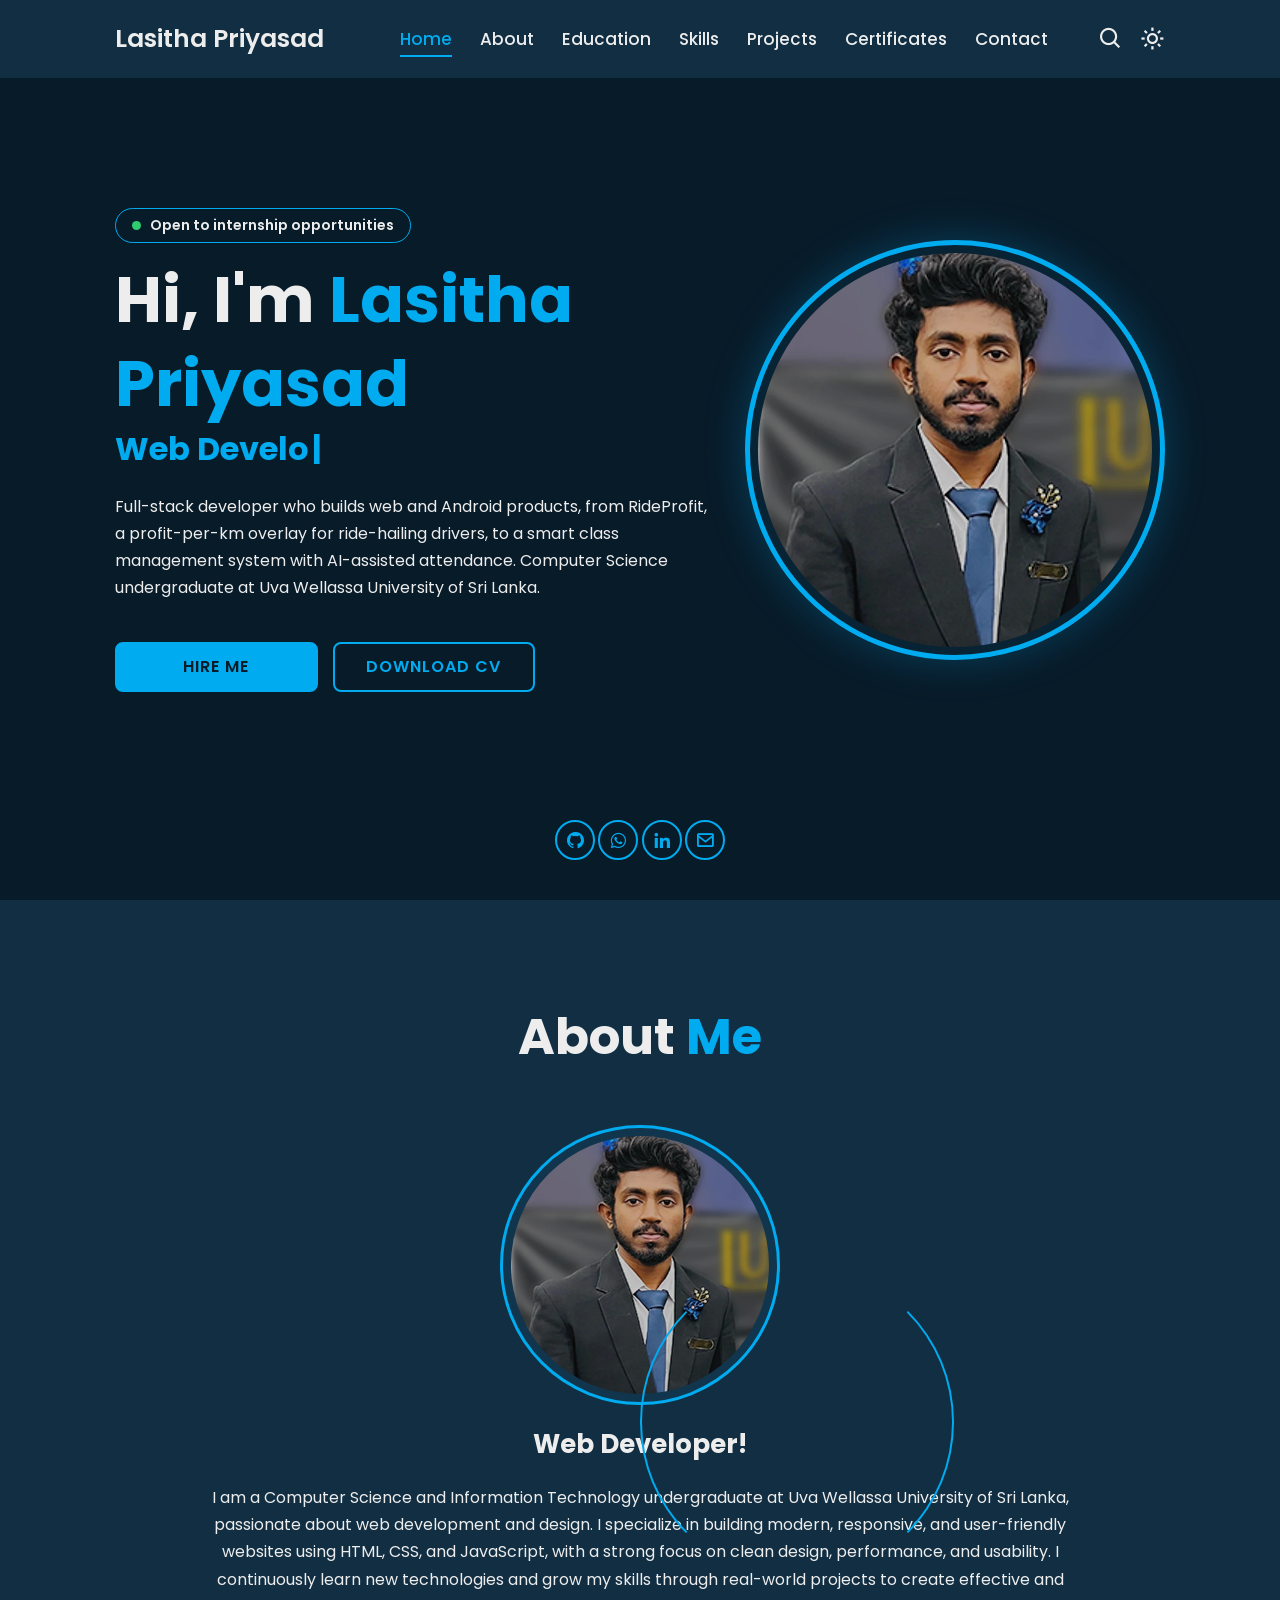
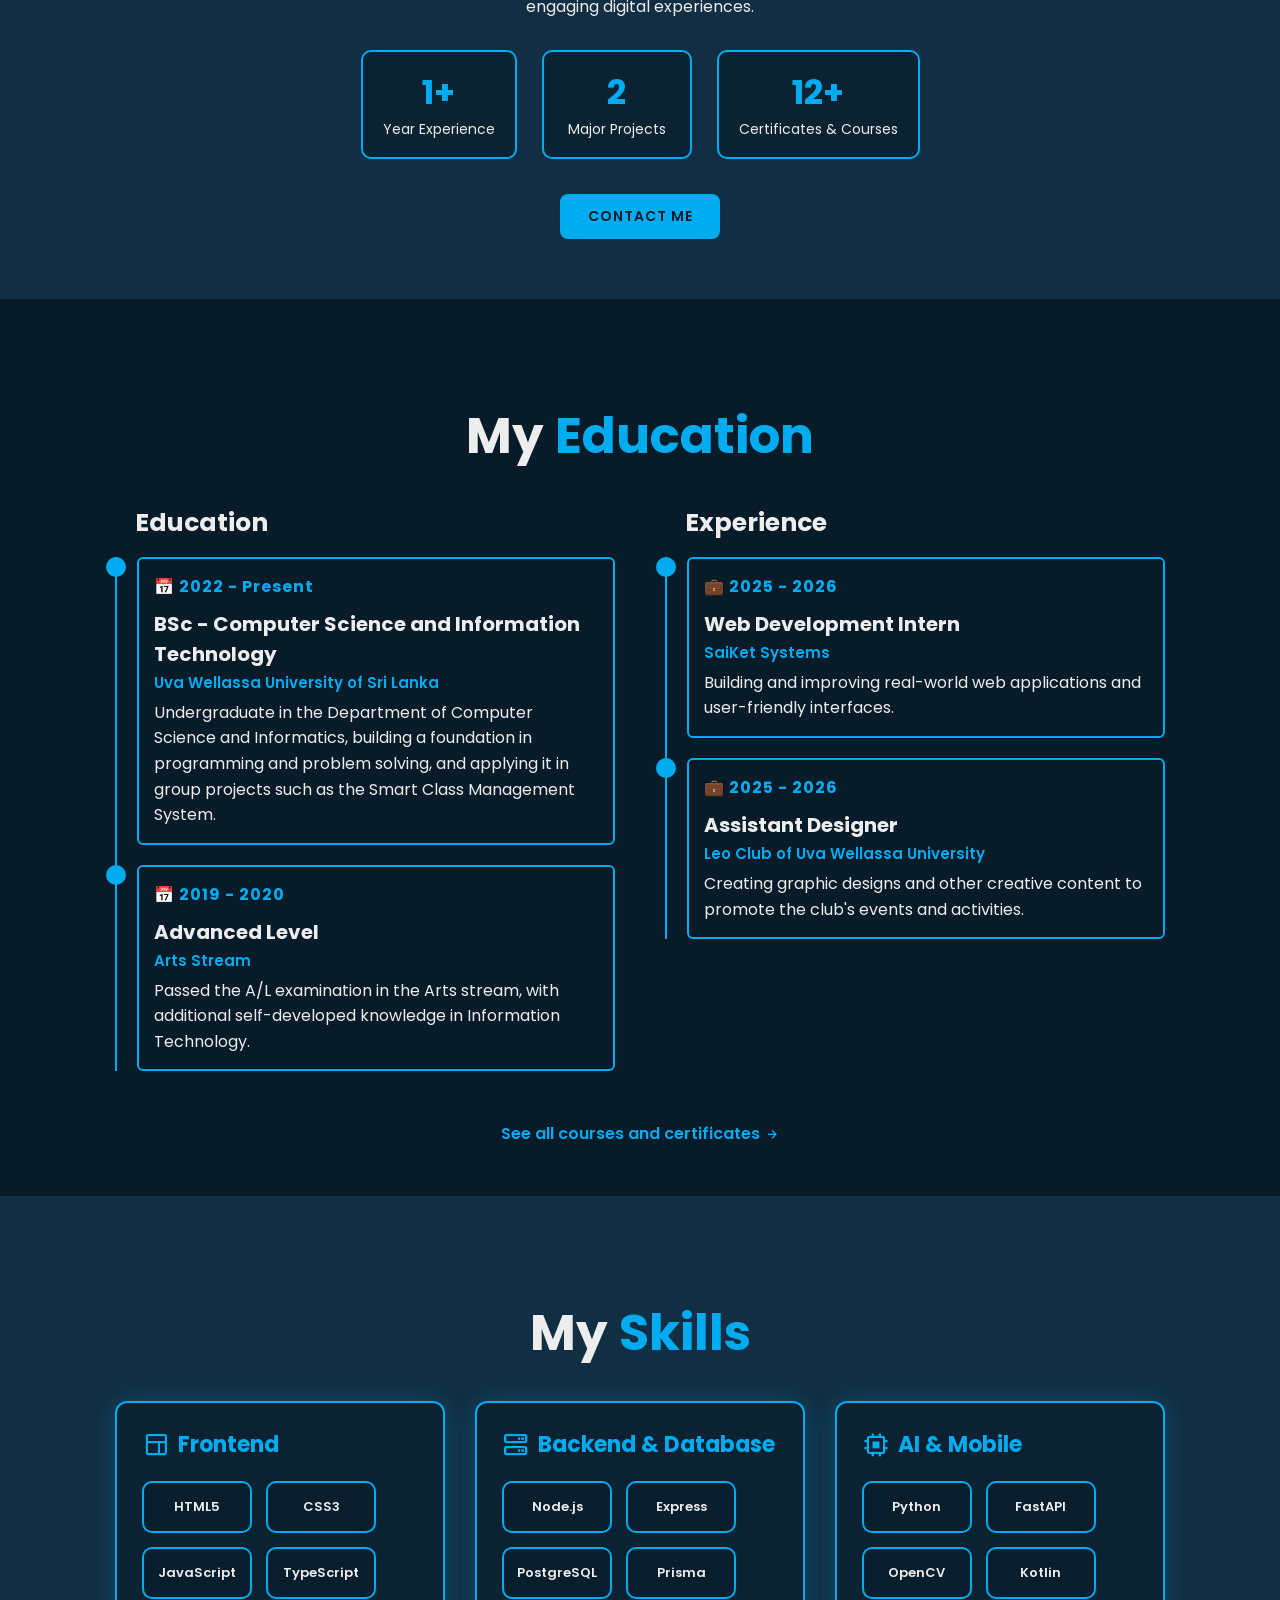
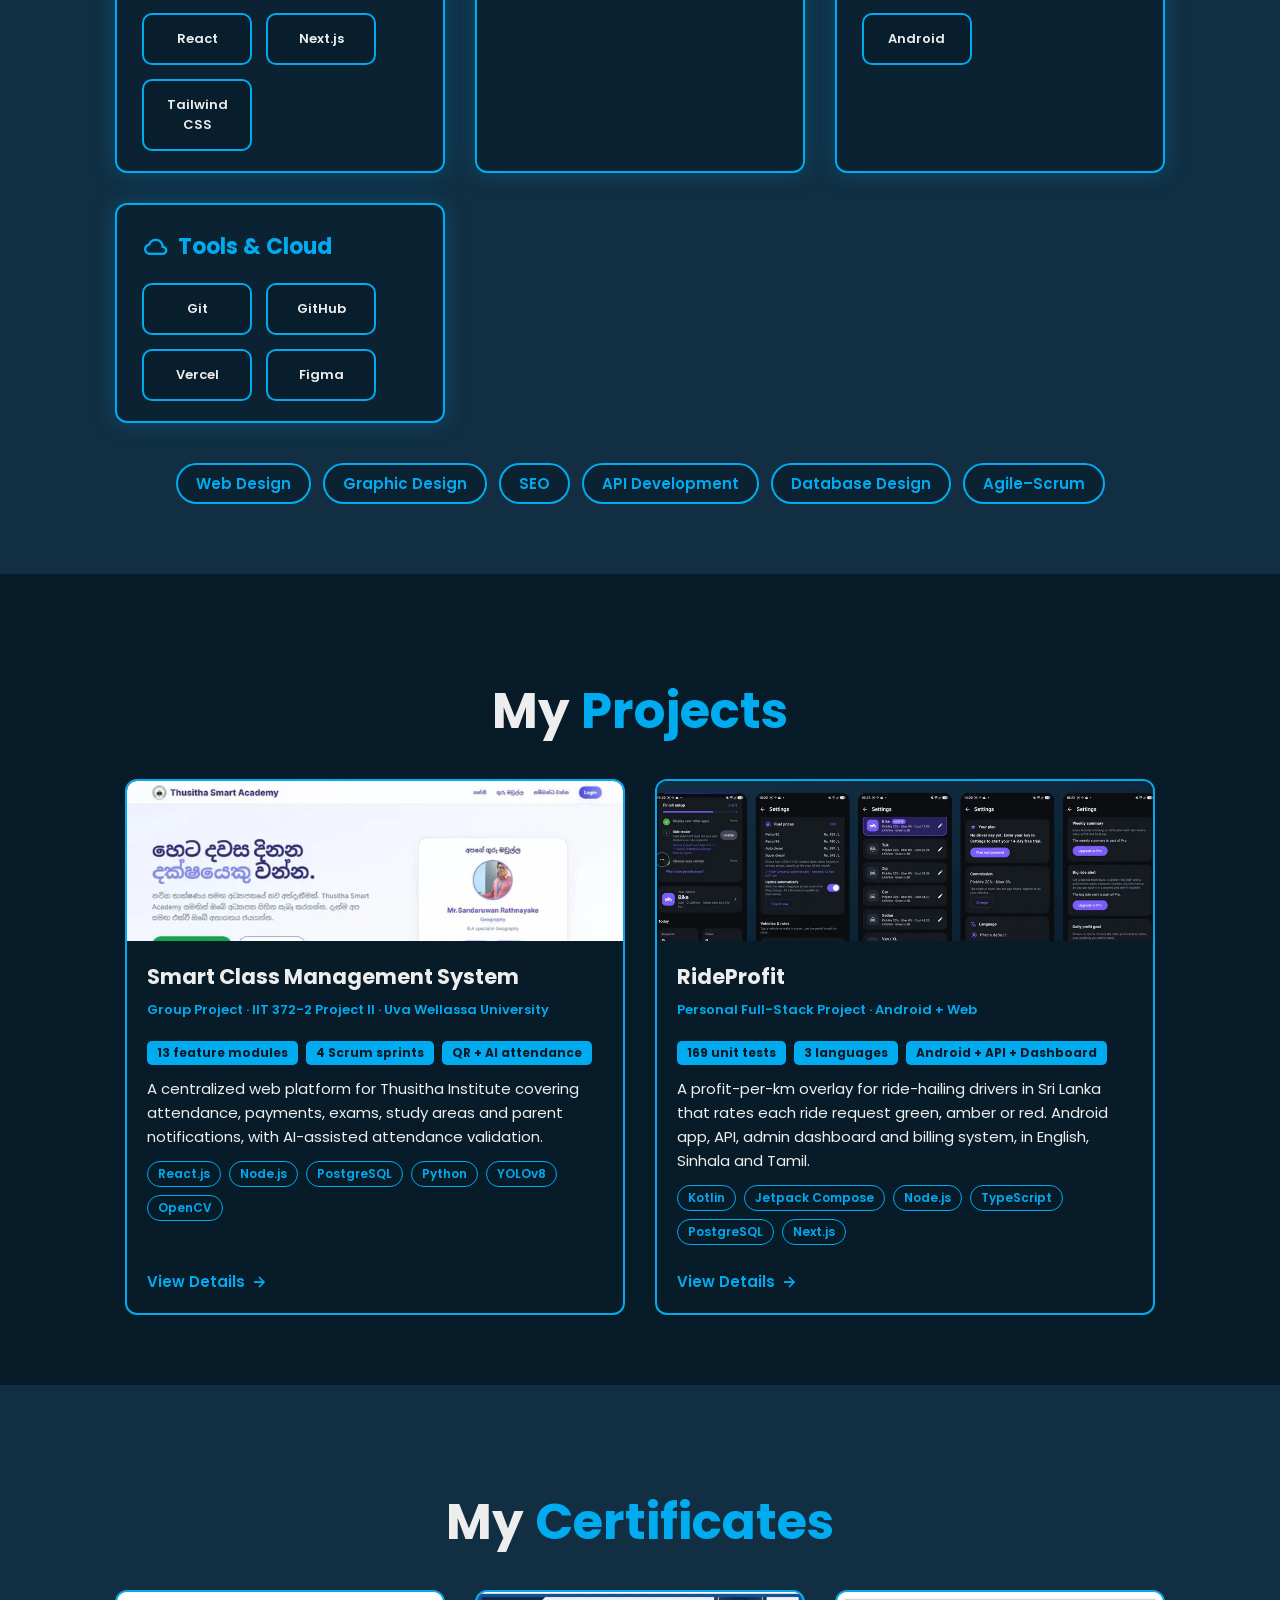
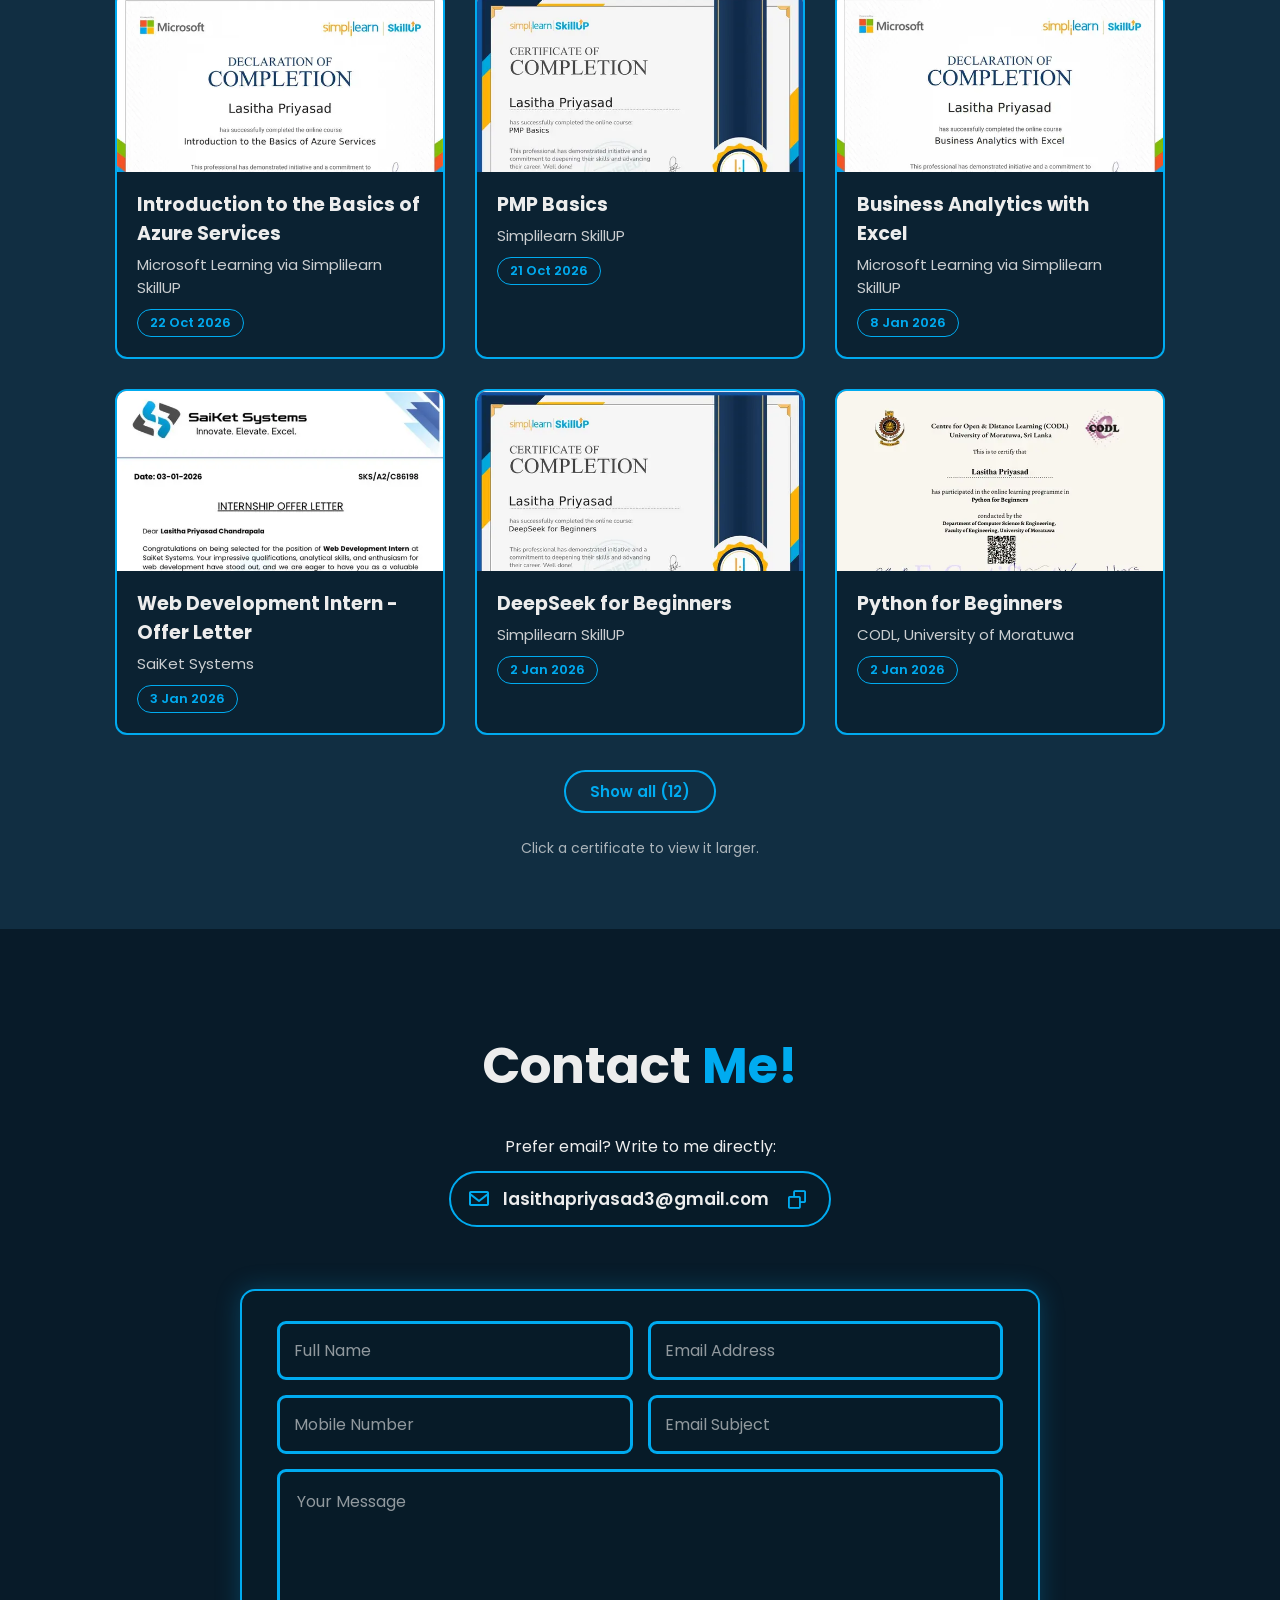
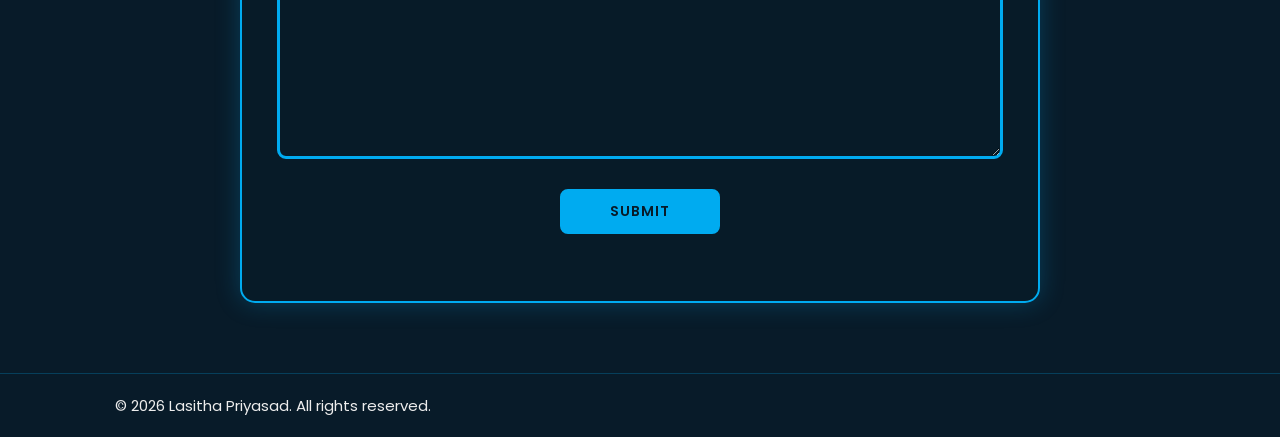
==== commit 11f7112a: "Add architecture diagrams, command palette, share image, SEO files, 404 page and Lighthouse CI Co-Au" ====
--- a/index.html
+++ b/index.html
@@ -15,8 +15,33 @@
     <meta property="og:title" content="Lasitha Priyasad - Web Developer">
     <meta property="og:description" content="Modern, responsive websites with clean design and great usability.">
     <meta property="og:url" content="https://priyasad010.github.io/My_portfolio/">
-    <meta property="og:image" content="https://priyasad010.github.io/My_portfolio/images/Untitled-1.png">
-    <meta name="twitter:card" content="summary">
+    <meta property="og:image" content="https://priyasad010.github.io/My_portfolio/images/og-image.jpg">
+    <meta property="og:image:width" content="1200">
+    <meta property="og:image:height" content="630">
+    <meta property="og:image:alt" content="Lasitha Priyasad - Full-Stack Developer, Web and Android">
+    <meta name="twitter:image" content="https://priyasad010.github.io/My_portfolio/images/og-image.jpg">
+    <meta name="twitter:card" content="summary_large_image">
+    <meta name="twitter:title" content="Lasitha Priyasad - Full-Stack Developer">
+
+    <!-- Structured data: tells search engines who this site is about -->
+    <script type="application/ld+json">
+    {
+        "@context": "https://schema.org",
+        "@type": "Person",
+        "name": "Lasitha Priyasad",
+        "url": "https://priyasad010.github.io/My_portfolio/",
+        "image": "https://priyasad010.github.io/My_portfolio/images/og-image.jpg",
+        "jobTitle": "Full-Stack Developer",
+        "description": "Full-stack developer who builds web and Android products. Computer Science undergraduate at Uva Wellassa University of Sri Lanka.",
+        "alumniOf": { "@type": "CollegeOrUniversity", "name": "Uva Wellassa University of Sri Lanka" },
+        "address": { "@type": "PostalAddress", "addressCountry": "LK" },
+        "knowsAbout": ["Web development", "Android development", "React", "Node.js", "PostgreSQL", "Kotlin", "Python", "Computer vision"],
+        "sameAs": [
+            "https://github.com/Priyasad010",
+            "https://www.linkedin.com/in/lasitha-priyasad-3184732ab"
+        ]
+    }
+    </script>
     <link rel="canonical" href="https://priyasad010.github.io/My_portfolio/">
 
     <link rel="icon" href="data:image/svg+xml,%3Csvg xmlns='http://www.w3.org/2000/svg' viewBox='0 0 100 100'%3E%3Crect width='100' height='100' rx='20' fill='%23081b29'/%3E%3Ctext x='50' y='68' font-size='56' font-family='Arial' font-weight='700' text-anchor='middle' fill='%2300abf0'%3EL%3C/text%3E%3C/svg%3E">
@@ -60,6 +85,7 @@
         </nav>
 
         <div class="header-actions">
+            <button id="palette-btn" aria-label="Search the site (Ctrl+K)" title="Search (Ctrl+K)"><i class='bx bx-search'></i></button>
             <button id="theme-toggle" aria-label="Toggle dark / light theme" title="Toggle theme"><i class='bx bx-sun'></i></button>
             <button class="bx bx-menu" id="menu-icon" aria-label="Open menu"></button>
         </div>
@@ -84,7 +110,7 @@
 
         <div class="home-img">
             <div class="img-border">
-                <img src="images/profile.webp" width="262" height="311" fetchpriority="high" alt="Lasitha Priyasad profile photo">
+                <img src="images/profile.webp" width="786" height="933" fetchpriority="high" alt="Lasitha Priyasad profile photo">
             </div>
         </div>
 
@@ -102,7 +128,7 @@
 
         <div class="about-img">
             <div class="img-border">
-                <img src="images/profile.webp" width="262" height="311" alt="About Lasitha" loading="lazy">
+                <img src="images/profile.webp" width="786" height="933" alt="About Lasitha" loading="lazy">
             </div>
             <span class="circle-spin"></span>
         </div>
@@ -300,6 +326,19 @@
         <button class="lb-nav lb-next" aria-label="Next image"><i class='bx bx-chevron-right'></i></button>
     </div>
 
+    <!-- Command palette -->
+    <div id="palette" class="overlay palette" hidden>
+        <div class="palette-box" role="dialog" aria-modal="true" aria-label="Search the site">
+            <div class="palette-input">
+                <i class='bx bx-search'></i>
+                <input id="palette-search" type="text" placeholder="Search sections, projects, links..." autocomplete="off" spellcheck="false" role="combobox" aria-expanded="true" aria-controls="palette-list" aria-autocomplete="list" aria-label="Search the site">
+                <kbd>Esc</kbd>
+            </div>
+            <ul id="palette-list" role="listbox" aria-label="Results"></ul>
+            <p class="palette-foot"><kbd>&uarr;</kbd><kbd>&darr;</kbd> to move <kbd>Enter</kbd> to open</p>
+        </div>
+    </div>
+
     <script src="js/script.js"></script>
 </body>
 
--- a/css/style.css
+++ b/css/style.css
@@ -1567,3 +1567,192 @@
 /* phone screenshots (RideProfit): taller, narrower gallery tiles */
 .gallery.portrait { grid-template-columns: repeat(auto-fill, minmax(13rem, 1fr)); }
 .gallery.portrait .gallery-item { height: 27rem; }
+
+/* ---------- Architecture diagrams (SVG inherits theme colours) ---------- */
+.arch-cap {
+    margin: 1.6rem 0 .6rem;
+    font-size: 1.5rem;
+    font-weight: 600;
+}
+
+.arch-wrap {
+    overflow-x: auto;
+    padding: 1.2rem;
+    border: .15rem solid var(--glow);
+    border-radius: 1rem;
+    background: var(--card-bg);
+}
+
+svg.arch {
+    display: block;
+    width: 100%;
+    min-width: 520px;
+    max-width: 78rem;
+    height: auto;
+    margin: 0 auto;
+}
+
+.arch-box { fill: var(--second-bg-color); stroke: var(--main-color); stroke-width: 1.5; }
+.arch-group { fill: none; stroke: var(--main-color); stroke-width: 1.5; stroke-dasharray: 6 5; opacity: .85; }
+.arch-line { fill: none; stroke: var(--main-color); stroke-width: 1.7; stroke-linejoin: round; }
+.arch-head { fill: var(--main-color); }
+.arch-t { fill: var(--text-color); font: 600 14.5px 'Poppins', system-ui, sans-serif; text-anchor: middle; }
+.arch-s { fill: var(--text-color); opacity: .78; font: 400 12.5px 'Poppins', system-ui, sans-serif; text-anchor: middle; }
+.arch-gt { fill: var(--main-color); font: 600 14.5px 'Poppins', system-ui, sans-serif; text-anchor: start; }
+.arch-gs { fill: var(--text-color); opacity: .75; font: 400 12.5px 'Poppins', system-ui, sans-serif; text-anchor: start; }
+.arch-lbl { fill: var(--main-color); font: 600 12.5px 'Poppins', system-ui, sans-serif; text-anchor: middle; }
+
+.arch-hint {
+    margin-top: .8rem;
+    font-size: 1.3rem;
+    opacity: .7;
+}
+
+@media (min-width: 601px) {
+    .arch-hint { display: none; }
+}
+
+/* ---------- Command palette ---------- */
+#palette-btn {
+    background: transparent;
+    color: var(--text-color);
+    cursor: pointer;
+    display: inline-flex;
+    align-items: center;
+    transition: .3s;
+}
+
+#palette-btn i { font-size: 2.6rem; }
+#palette-btn:hover { color: var(--main-color); }
+
+.palette {
+    align-items: flex-start;
+    padding-top: 12vh;
+    z-index: 700;
+}
+
+.palette-box {
+    width: 100%;
+    max-width: 62rem;
+    background: var(--bg-color);
+    color: var(--text-color);
+    border: .2rem solid var(--main-color);
+    border-radius: 1.4rem;
+    box-shadow: 0 0 5rem var(--glow);
+    overflow: hidden;
+    animation: pop .2s ease;
+}
+
+.palette-input {
+    display: flex;
+    align-items: center;
+    gap: 1.2rem;
+    padding: 1.4rem 1.8rem;
+    border-bottom: .1rem solid var(--glow);
+}
+
+.palette-input i { font-size: 2.4rem; color: var(--main-color); }
+
+.palette-input input {
+    flex: 1;
+    min-width: 0;
+    font-size: 1.8rem;
+    color: var(--text-color);
+    background: transparent;
+}
+
+.palette-input input::placeholder { color: var(--text-color); opacity: .5; }
+
+kbd {
+    padding: .2rem .7rem;
+    font-size: 1.2rem;
+    font-family: inherit;
+    color: var(--text-color);
+    background: var(--second-bg-color);
+    border: .1rem solid var(--glow);
+    border-radius: .5rem;
+}
+
+#palette-list {
+    list-style: none;
+    max-height: 46vh;
+    overflow-y: auto;
+    padding: .6rem;
+}
+
+.palette-group {
+    padding: 1rem 1.2rem .4rem;
+    font-size: 1.2rem;
+    font-weight: 600;
+    letter-spacing: .08rem;
+    text-transform: uppercase;
+    color: var(--main-color);
+}
+
+.palette-item {
+    display: flex;
+    align-items: center;
+    gap: 1.2rem;
+    padding: 1rem 1.2rem;
+    font-size: 1.6rem;
+    border-radius: .8rem;
+    cursor: pointer;
+}
+
+.palette-item i { font-size: 2.2rem; color: var(--main-color); }
+.palette-item.active { background: var(--main-color); color: var(--bg-color); }
+.palette-item.active i { color: var(--bg-color); }
+
+.palette-empty {
+    padding: 2rem 1.2rem;
+    font-size: 1.5rem;
+    text-align: center;
+    opacity: .7;
+}
+
+.palette-foot {
+    display: flex;
+    align-items: center;
+    gap: .6rem;
+    padding: 1rem 1.8rem;
+    font-size: 1.2rem;
+    opacity: .7;
+    border-top: .1rem solid var(--glow);
+}
+
+@media (max-width: 600px) {
+    .palette { padding: 9vh 1.2rem 0; }
+    .palette-foot { display: none; }
+}
+
+/* ---------- Toast ---------- */
+#toast {
+    position: fixed;
+    left: 50%;
+    bottom: 3rem;
+    transform: translate(-50%, 2rem);
+    padding: 1.1rem 2.2rem;
+    font-size: 1.5rem;
+    font-weight: 600;
+    color: var(--bg-color);
+    background: var(--main-color);
+    border-radius: 5rem;
+    box-shadow: 0 .8rem 2.4rem var(--glow);
+    opacity: 0;
+    pointer-events: none;
+    transition: .3s;
+    z-index: 800;
+}
+
+#toast.show { opacity: 1; transform: translate(-50%, 0); }
+
+/* ---------- Extra icons (palette) ---------- */
+.bx-search:before{content:"\ebf7"}
+.bx-home:before{content:"\eb12"}
+.bx-user:before{content:"\ec63"}
+.bx-book:before{content:"\e9e1"}
+.bx-code-alt:before{content:"\ea69"}
+.bx-briefcase:before{content:"\ea00"}
+.bx-download:before{content:"\eab9"}
+.bx-sitemap:before{content:"\ec10"}
+.bx-subdirectory-left:before{content:"\ec32"}
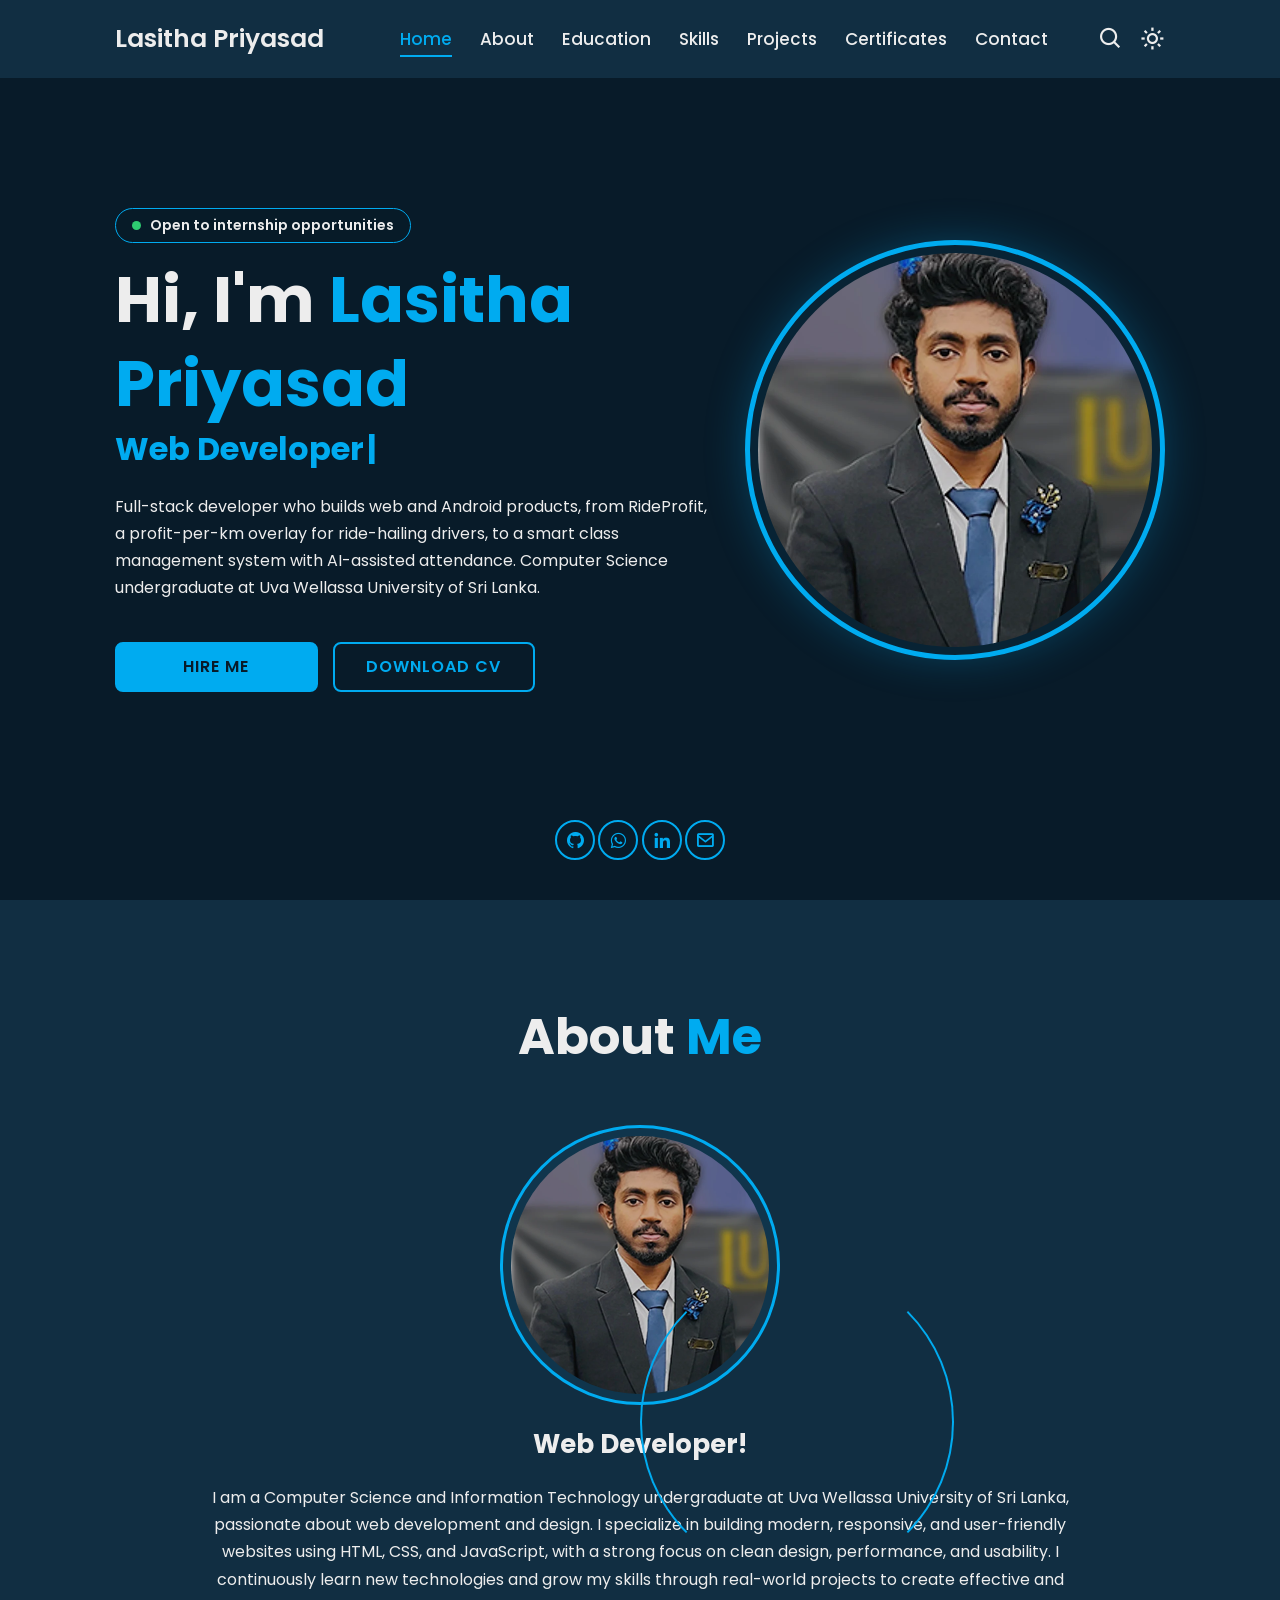
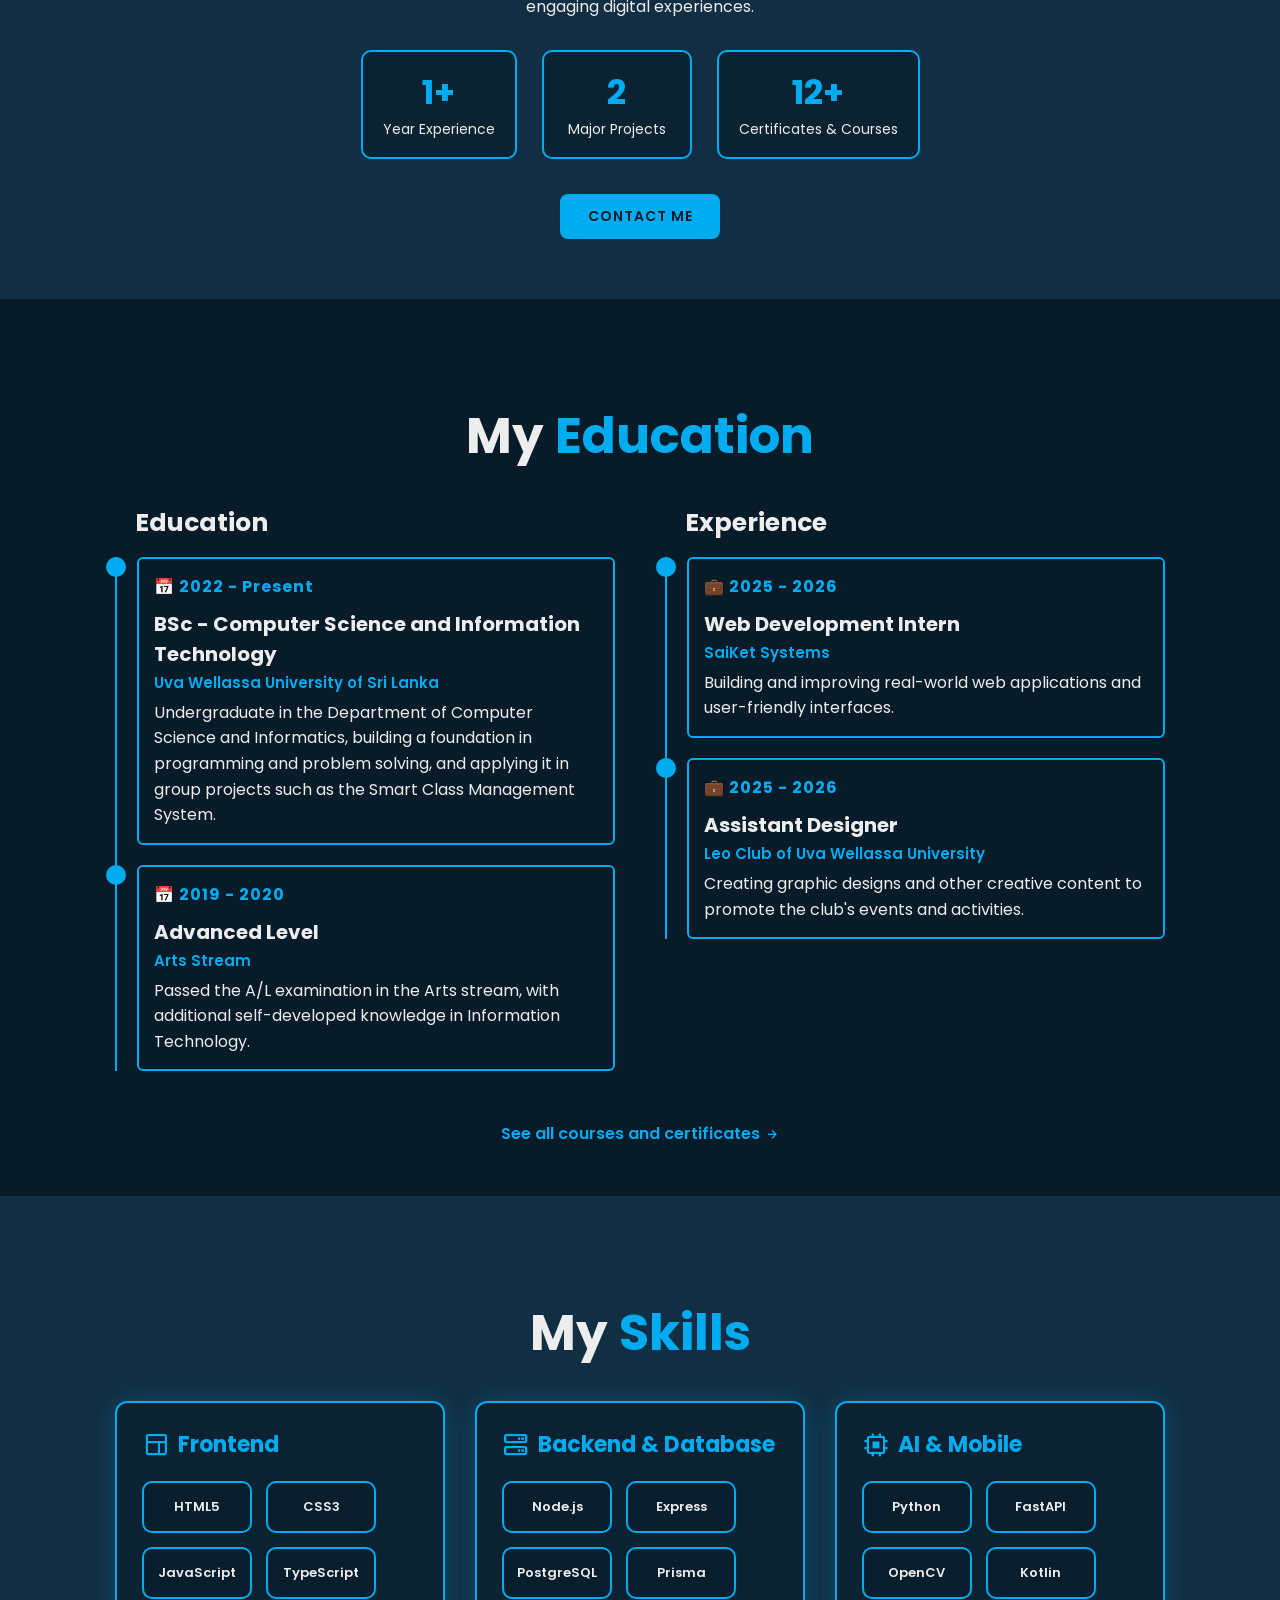
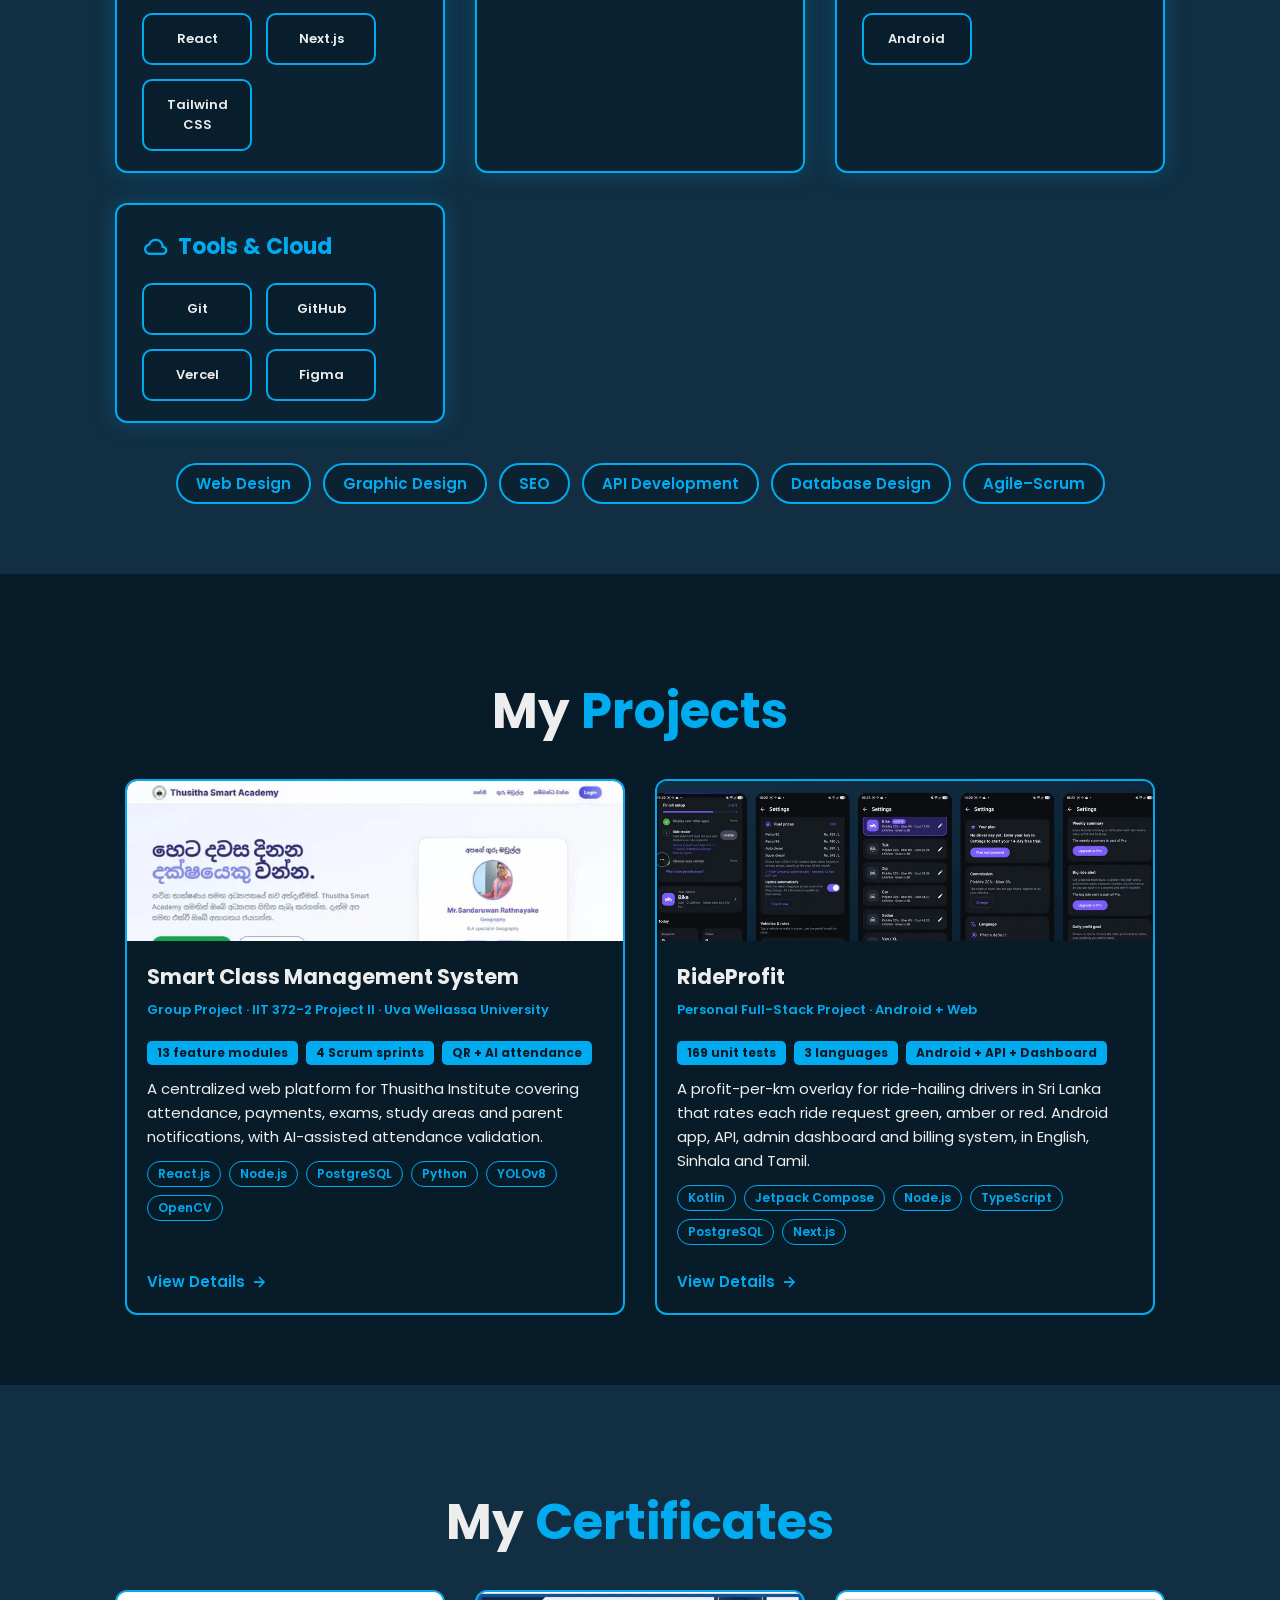
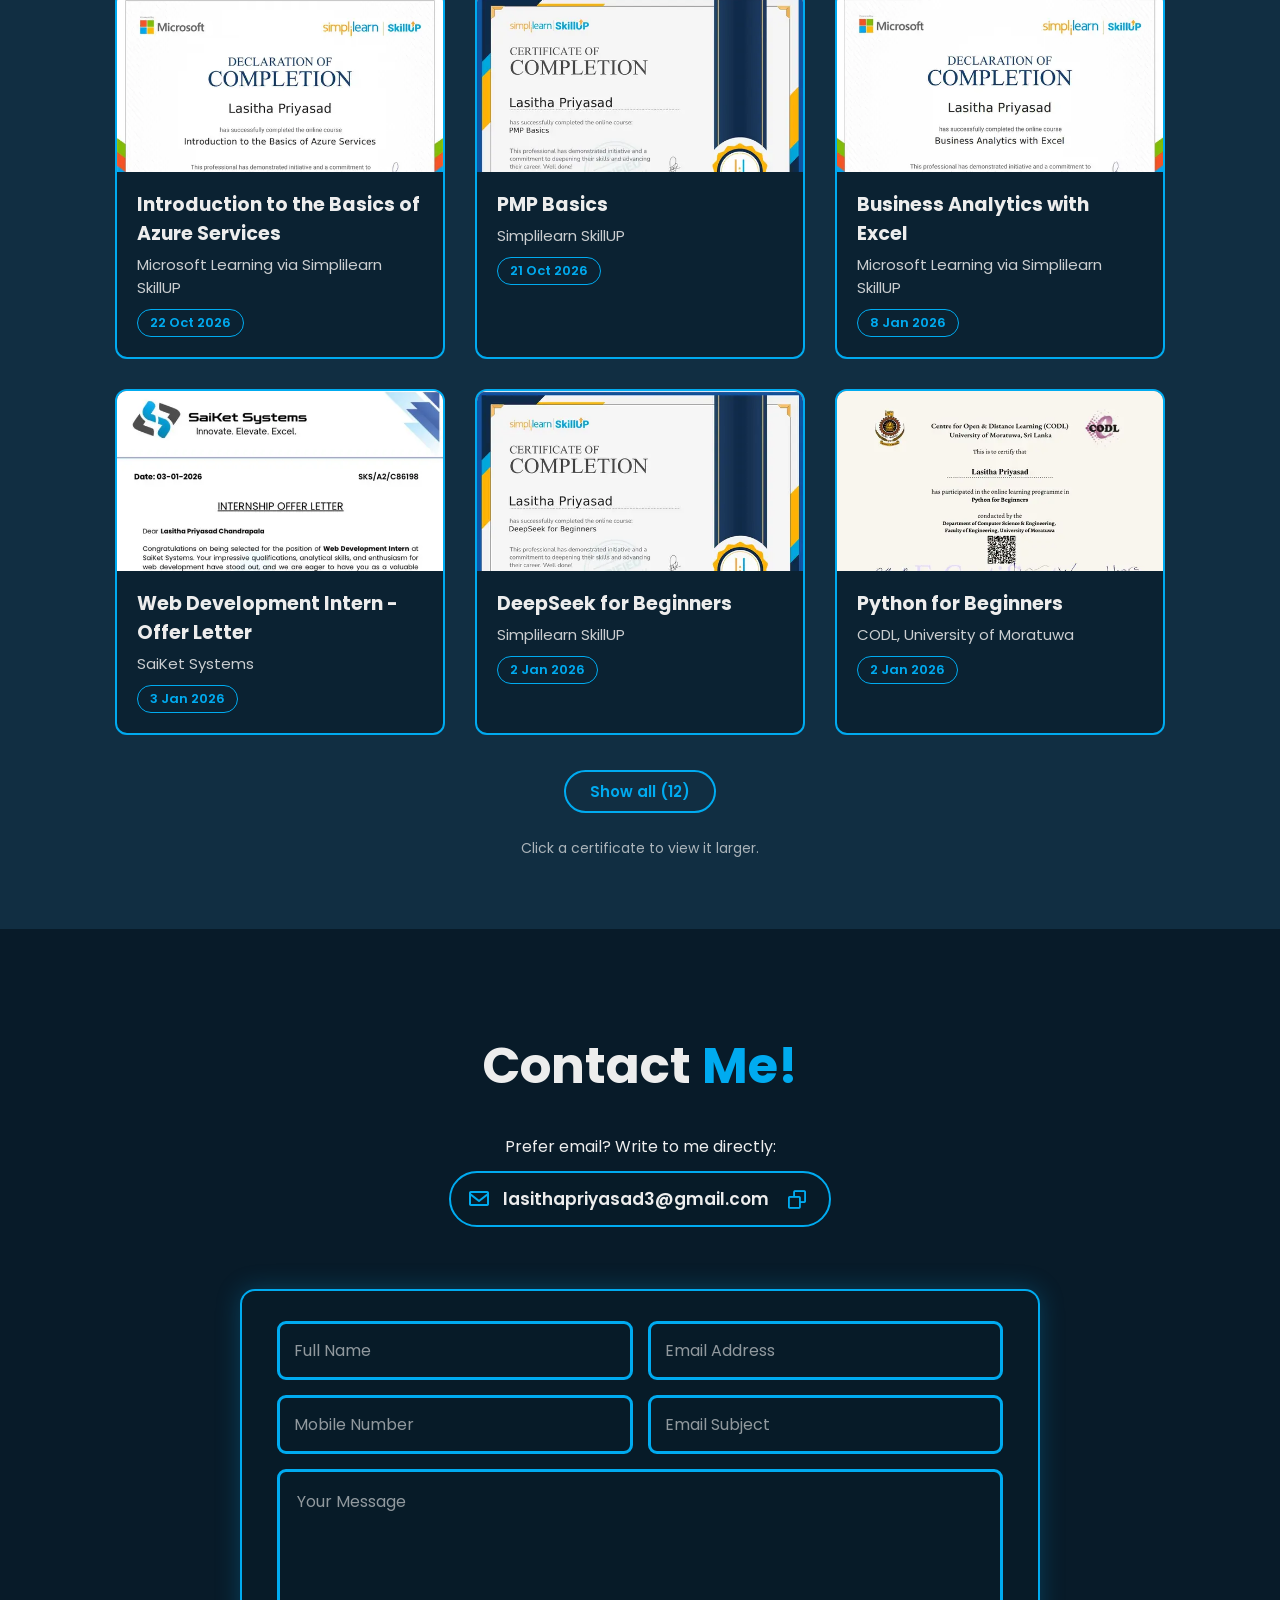
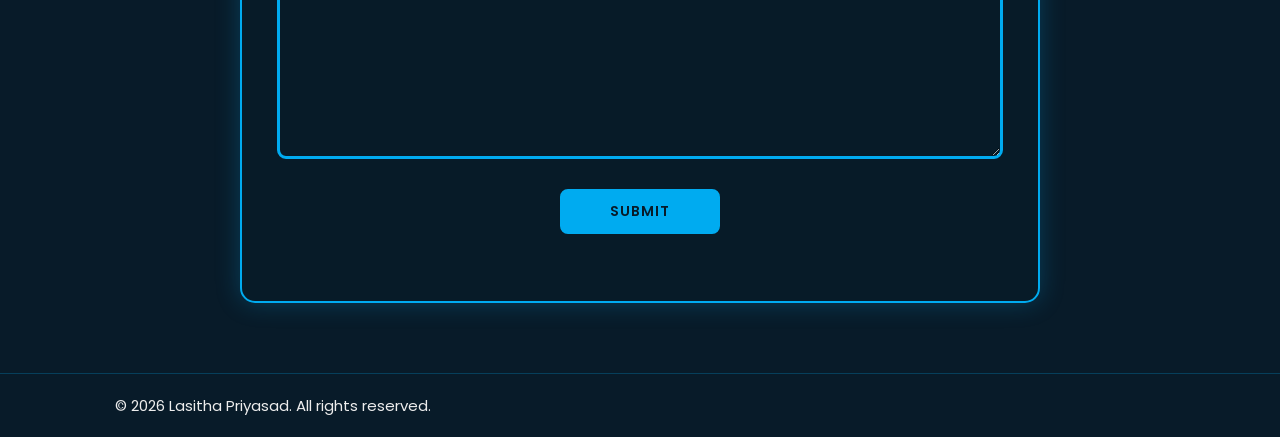
==== commit fe137e5f: "Auto-update: GitHub projects sync, data-driven certificates with automatic thumbnails Co-Authored-By" ====
--- a/index.html
+++ b/index.html
@@ -140,7 +140,7 @@
             <div class="stats">
                 <div class="stat"><h4><span class="count" data-target="1">0</span>+</h4><p>Year Experience</p></div>
                 <div class="stat"><h4><span class="count" data-target="2">0</span></h4><p>Major Projects</p></div>
-                <div class="stat"><h4><span class="count" data-target="12">0</span>+</h4><p>Certificates &amp; Courses</p></div>
+                <div class="stat"><h4><span class="count" id="cert-count" data-target="12">0</span>+</h4><p>Certificates &amp; Courses</p></div>
             </div>
 
             <div class="btn-box btns">
@@ -244,6 +244,12 @@
                 </div>
             </article>
         </div>
+    
+        <div class="github-projects" id="github-projects" hidden>
+            <h3 class="sub-heading">More from GitHub</h3>
+            <p class="sub-note">Updated automatically from my public repositories.</p>
+            <div class="repo-grid" id="repo-grid"></div>
+        </div>
     </section>
 
     <!-- CERTIFICATES -->
@@ -339,6 +345,8 @@
         </div>
     </div>
 
+    <script src="data/certificates.js"></script>
+    <script src="data/repos.js"></script>
     <script src="js/script.js"></script>
 </body>
 
--- a/css/style.css
+++ b/css/style.css
@@ -1756,3 +1756,68 @@
 .bx-download:before{content:"\eab9"}
 .bx-sitemap:before{content:"\ec10"}
 .bx-subdirectory-left:before{content:"\ec32"}
+
+
+/* ---------- More from GitHub ---------- */
+.github-projects {
+    max-width: 120rem;
+    margin: 6rem auto 0;
+}
+
+.github-projects[hidden] { display: none; }
+
+.sub-heading {
+    text-align: center;
+    font-size: 3rem;
+    color: var(--main-color);
+}
+
+.sub-note {
+    margin: .6rem 0 3rem;
+    text-align: center;
+    font-size: 1.4rem;
+    opacity: .7;
+}
+
+.repo-grid {
+    display: grid;
+    grid-template-columns: repeat(auto-fit, minmax(28rem, 1fr));
+    gap: 2.4rem;
+}
+
+.repo-card {
+    display: flex;
+    flex-direction: column;
+    padding: 2.2rem;
+    border: .2rem solid var(--main-color);
+    border-radius: 1.2rem;
+    background: var(--card-bg);
+    transition: transform .4s, box-shadow .4s;
+}
+
+.repo-card:hover {
+    transform: translateY(-.6rem);
+    box-shadow: 0 1rem 3rem var(--glow);
+}
+
+.repo-card h4 {
+    display: flex;
+    align-items: center;
+    gap: .8rem;
+    margin-bottom: .8rem;
+    font-size: 2rem;
+    text-transform: capitalize;
+}
+
+.repo-card h4 i { font-size: 2.4rem; color: var(--main-color); }
+.repo-card p { margin-bottom: 1.2rem; font-size: 1.5rem; line-height: 1.6; }
+
+.repo-meta {
+    display: flex;
+    gap: 1.6rem;
+    margin-bottom: 1.2rem;
+    font-size: 1.3rem;
+    opacity: .75;
+}
+
+.repo-card .project-links { margin-top: auto; flex-wrap: wrap; }
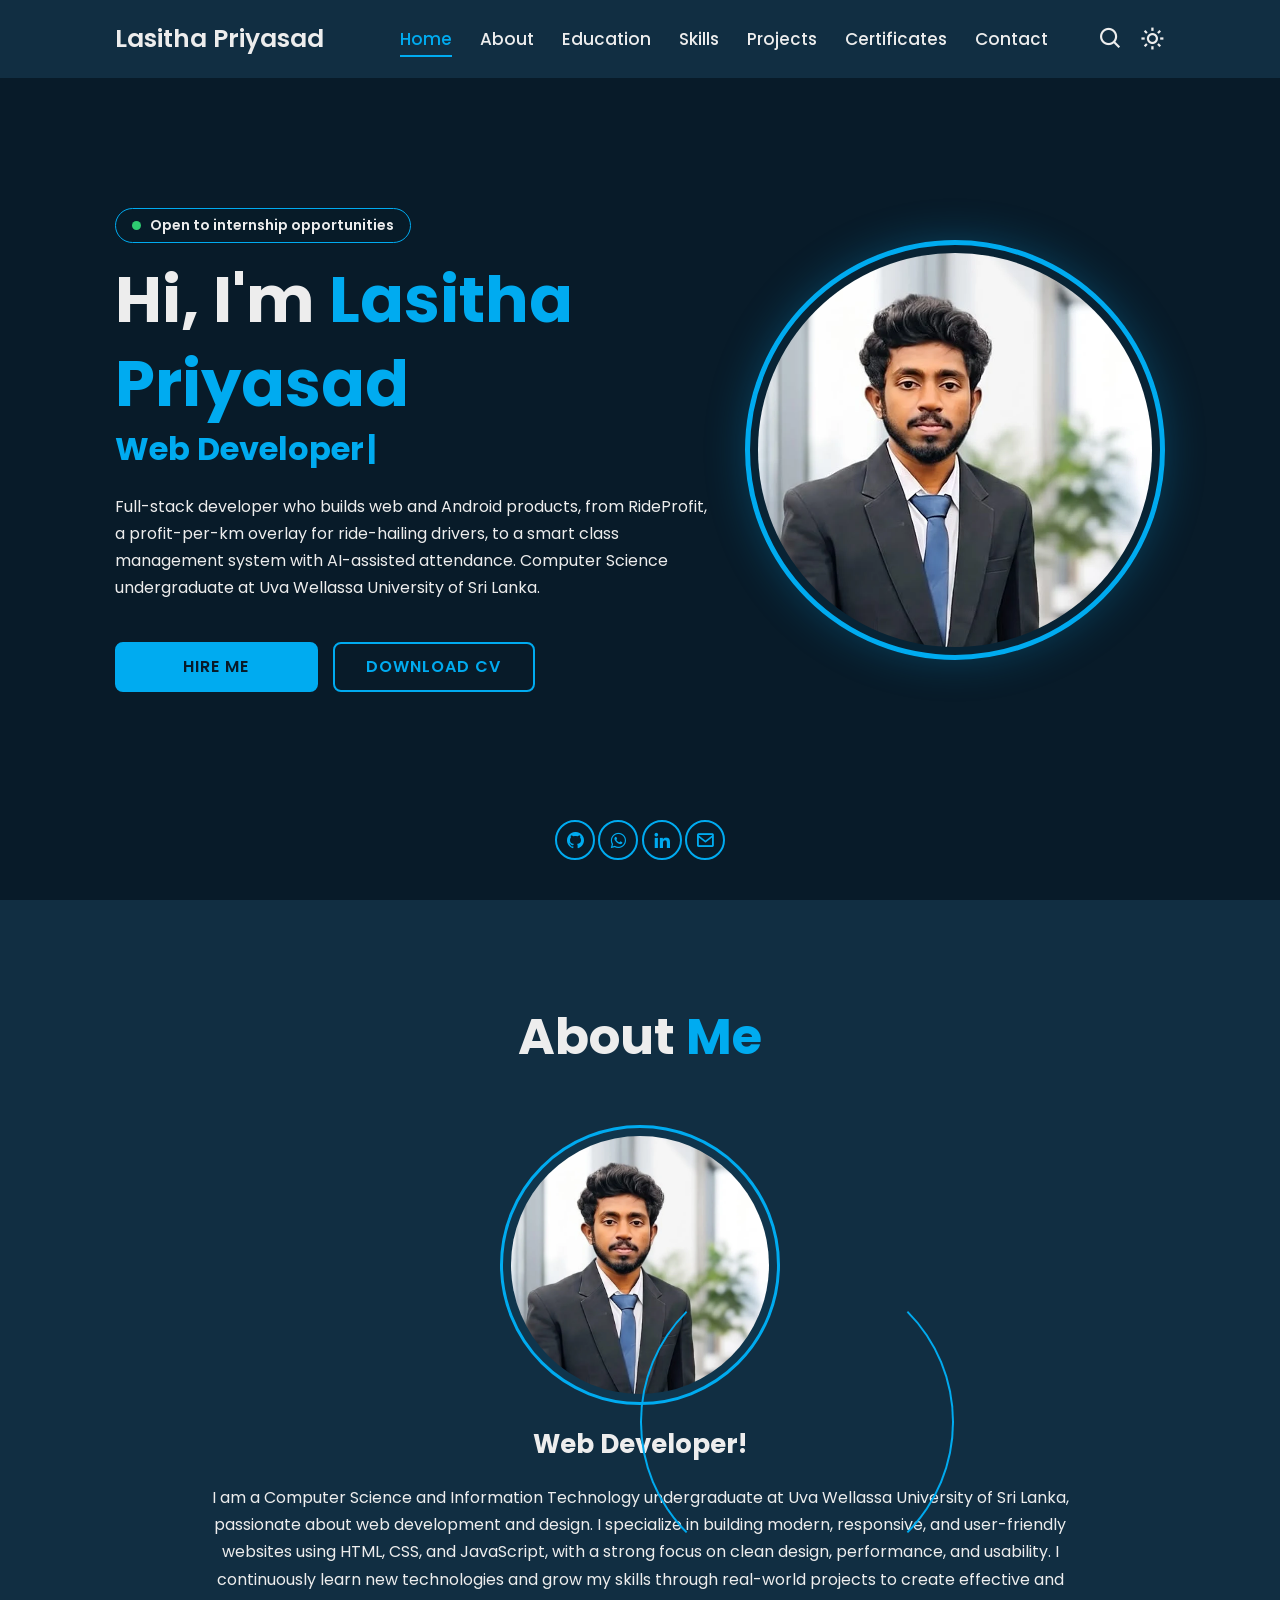
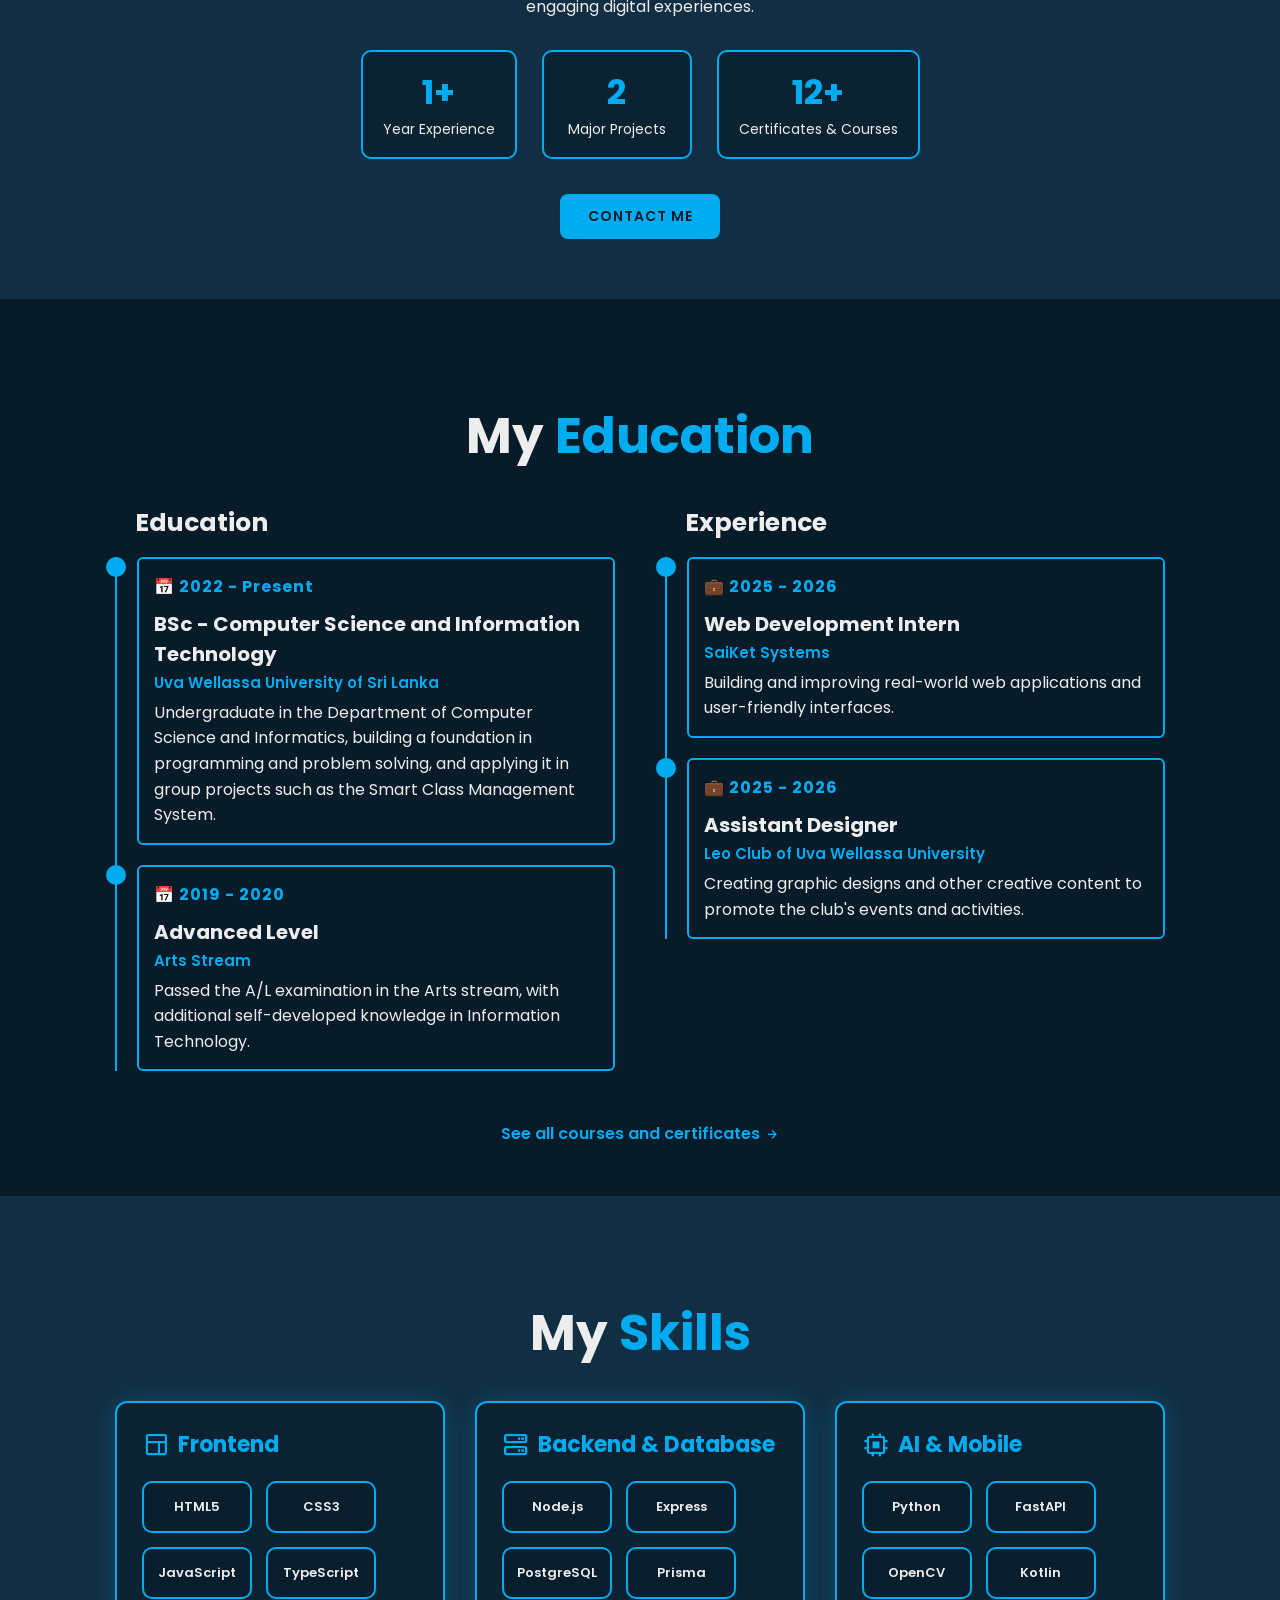
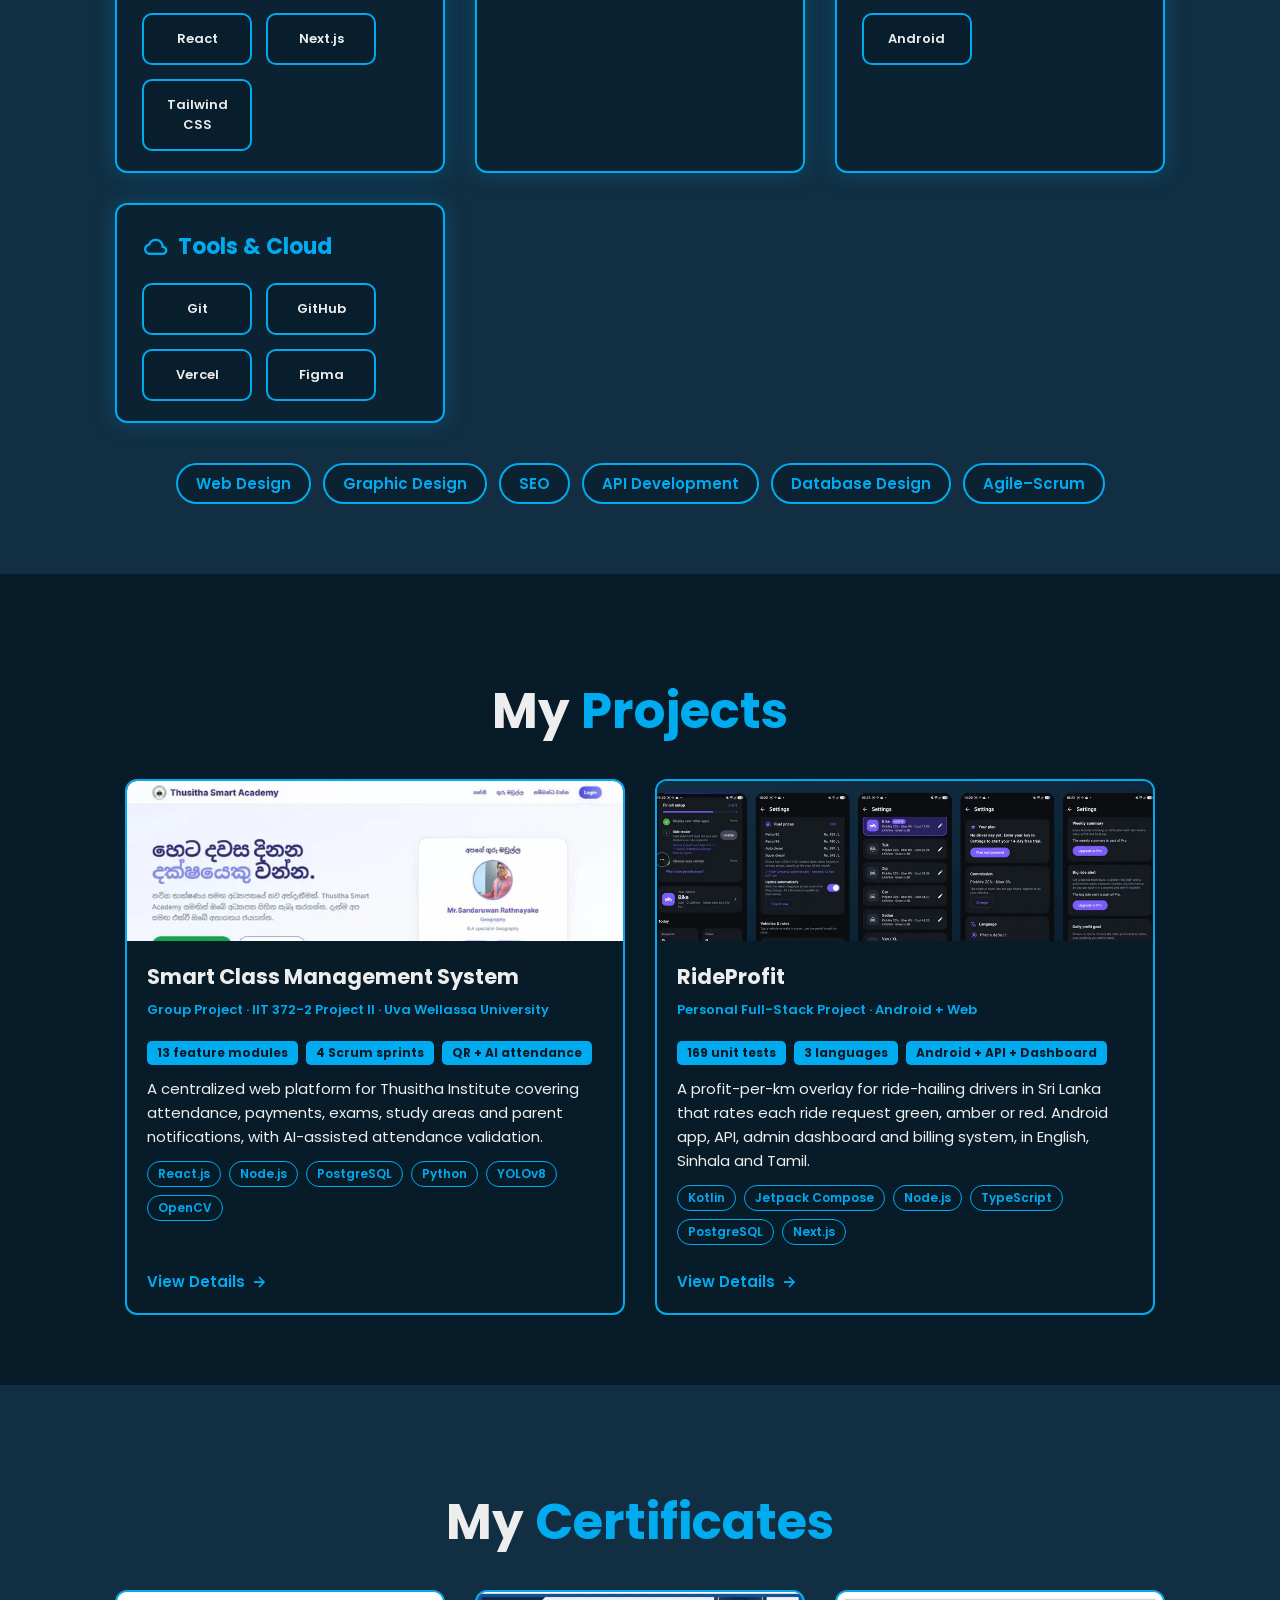
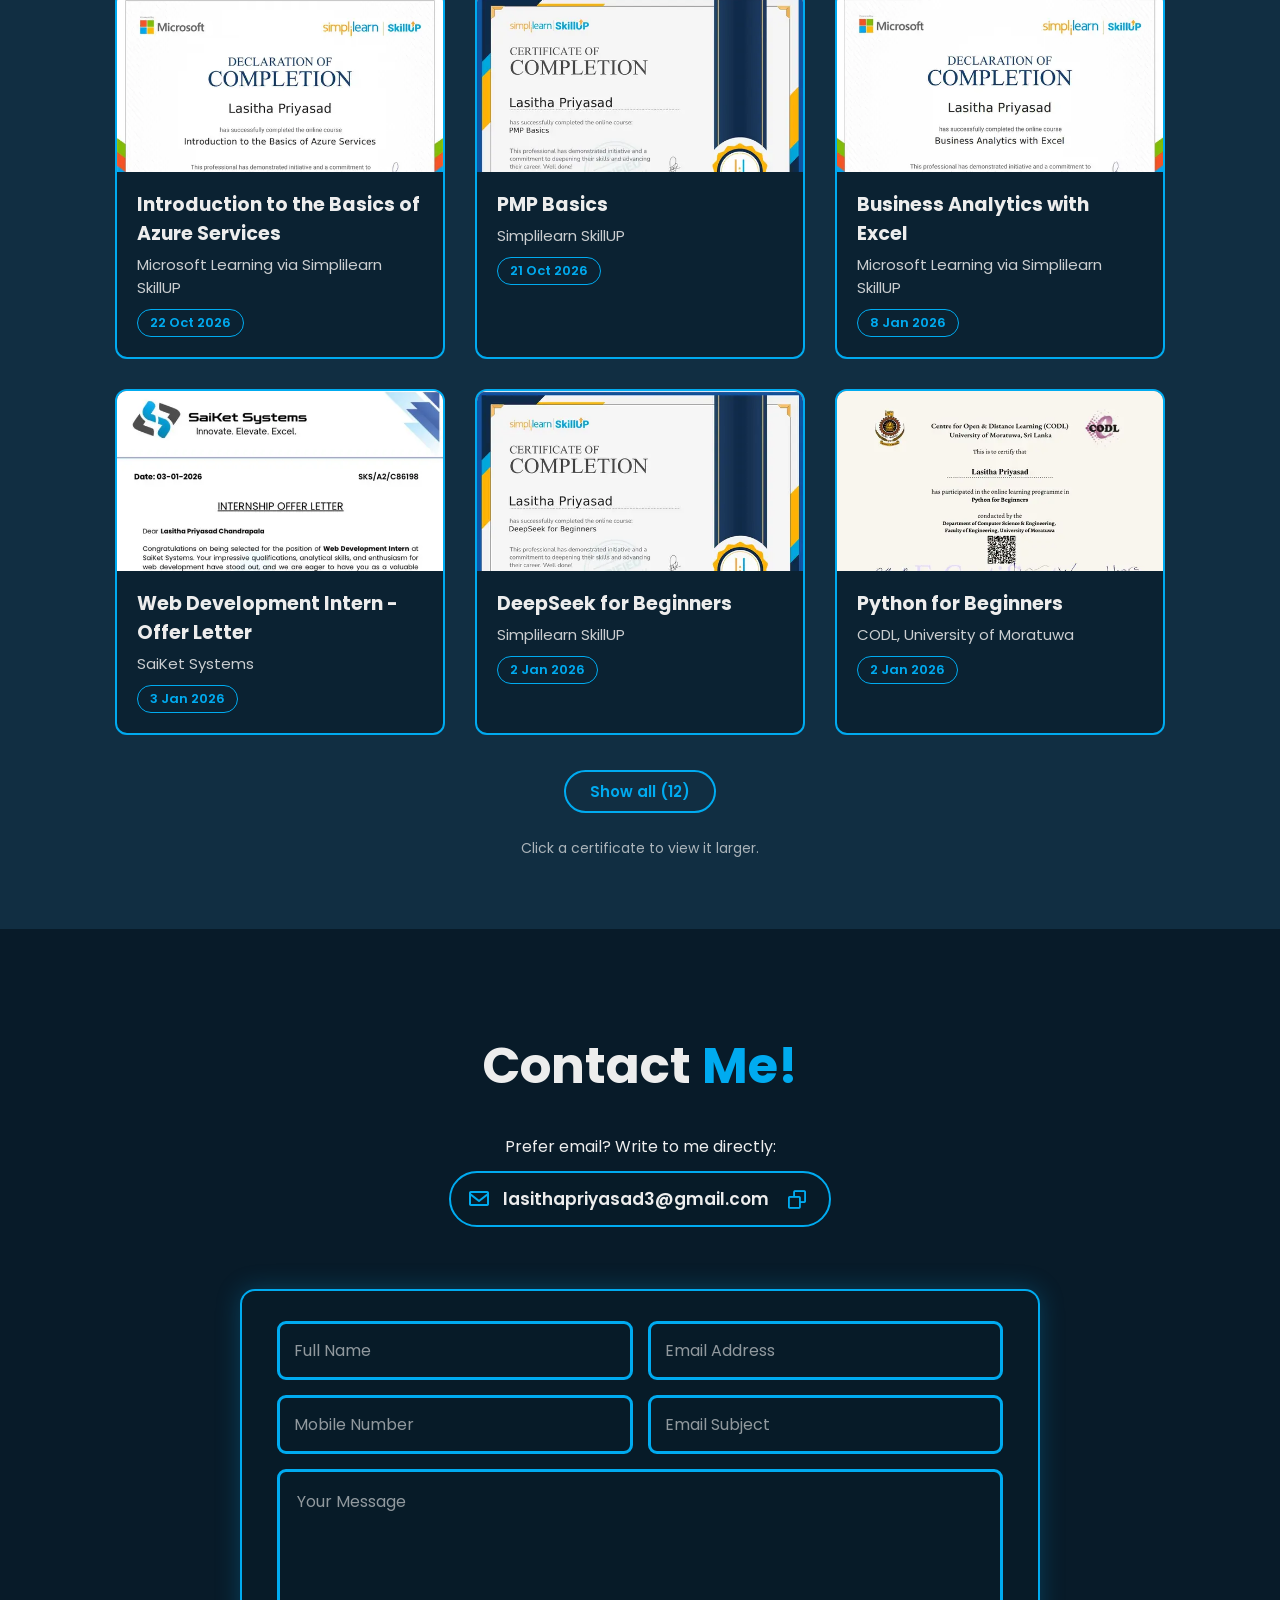
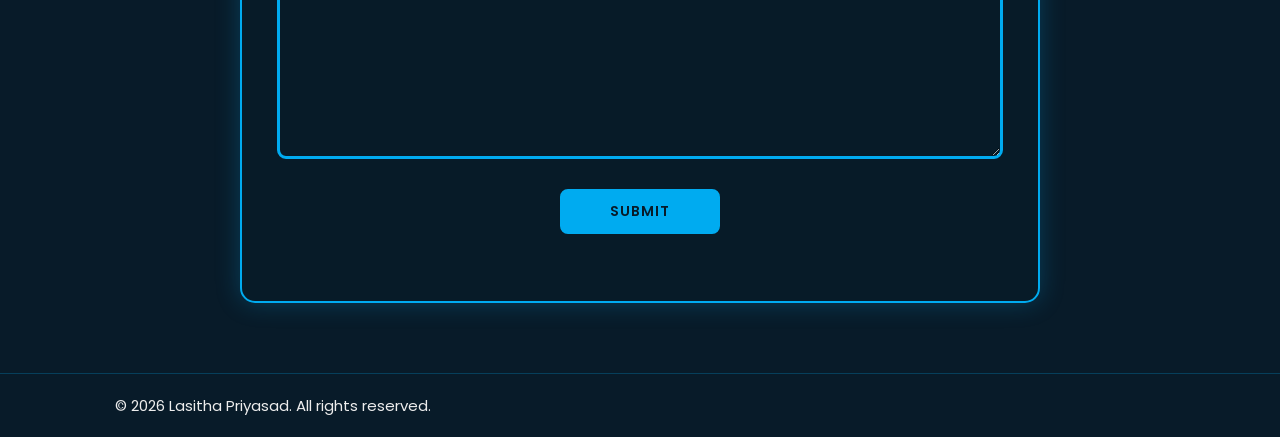
==== commit 437e2556: "Use new high-quality profile photo and regenerate share image Co-Authored-By: Claude Sonnet 5.5 <nor" ====
--- a/index.html
+++ b/index.html
@@ -110,7 +110,7 @@
 
         <div class="home-img">
             <div class="img-border">
-                <img src="images/profile.webp" width="786" height="933" fetchpriority="high" alt="Lasitha Priyasad profile photo">
+                <img src="images/profile.webp" width="780" height="780" fetchpriority="high" alt="Lasitha Priyasad profile photo">
             </div>
         </div>
 
@@ -128,7 +128,7 @@
 
         <div class="about-img">
             <div class="img-border">
-                <img src="images/profile.webp" width="786" height="933" alt="About Lasitha" loading="lazy">
+                <img src="images/profile.webp" width="780" height="780" alt="About Lasitha" loading="lazy">
             </div>
             <span class="circle-spin"></span>
         </div>
@@ -247,7 +247,7 @@
     
         <div class="github-projects" id="github-projects" hidden>
             <h3 class="sub-heading">More from GitHub</h3>
-            <p class="sub-note">Updated automatically from my public repositories.</p>
+            <p class="sub-note">Selected public repositories from my GitHub.</p>
             <div class="repo-grid" id="repo-grid"></div>
         </div>
     </section>
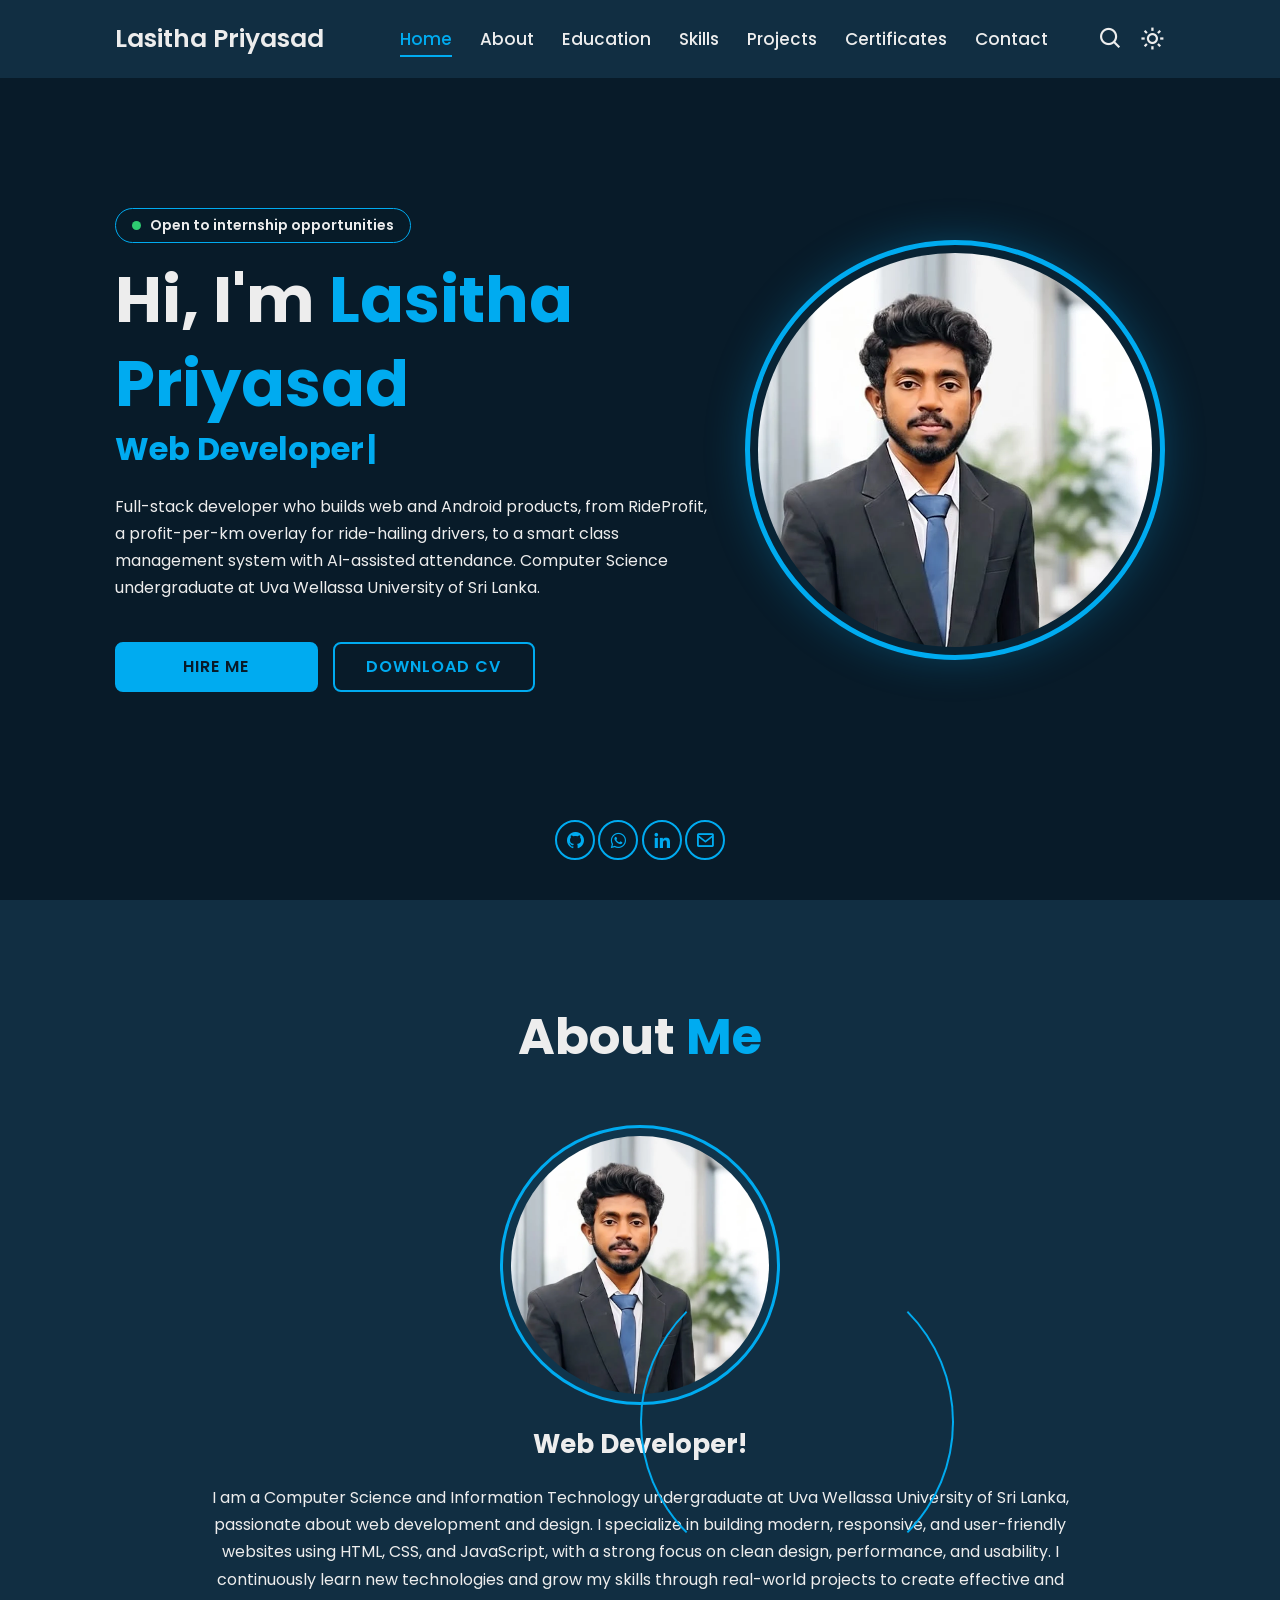
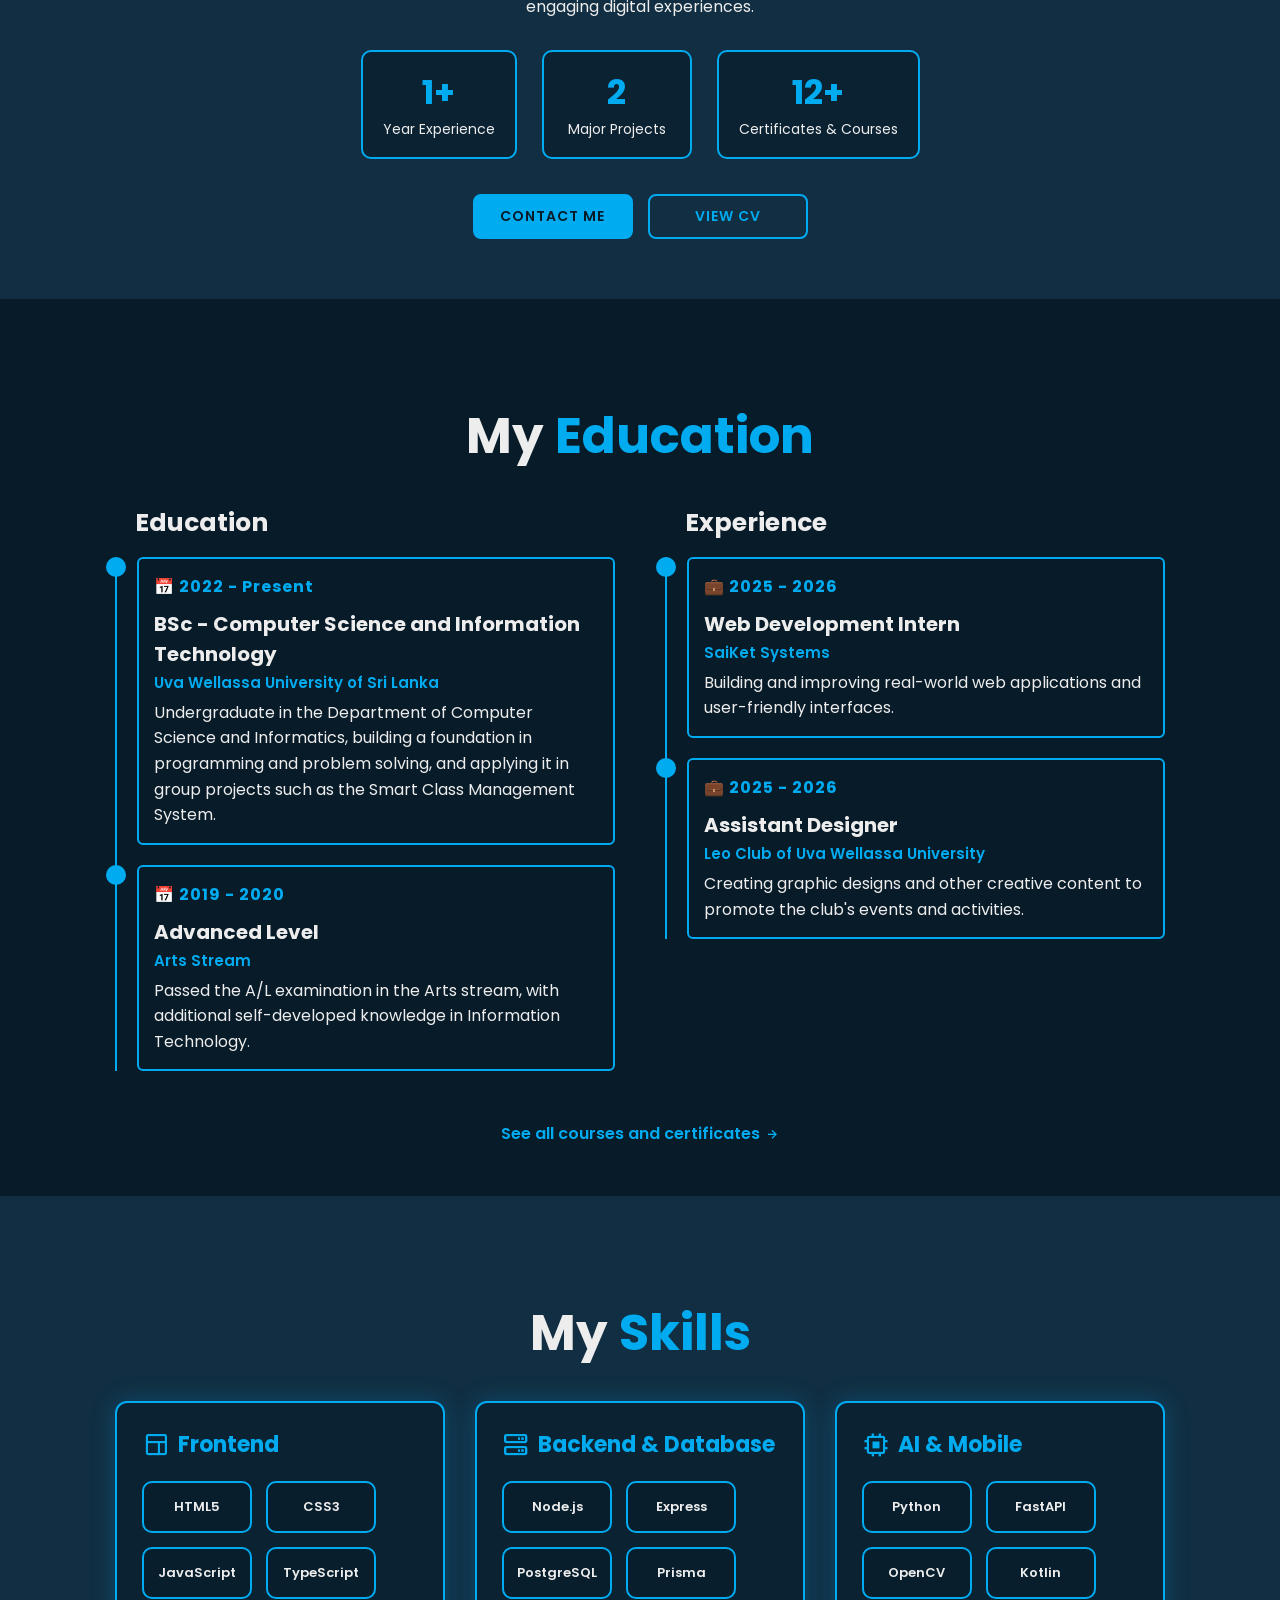
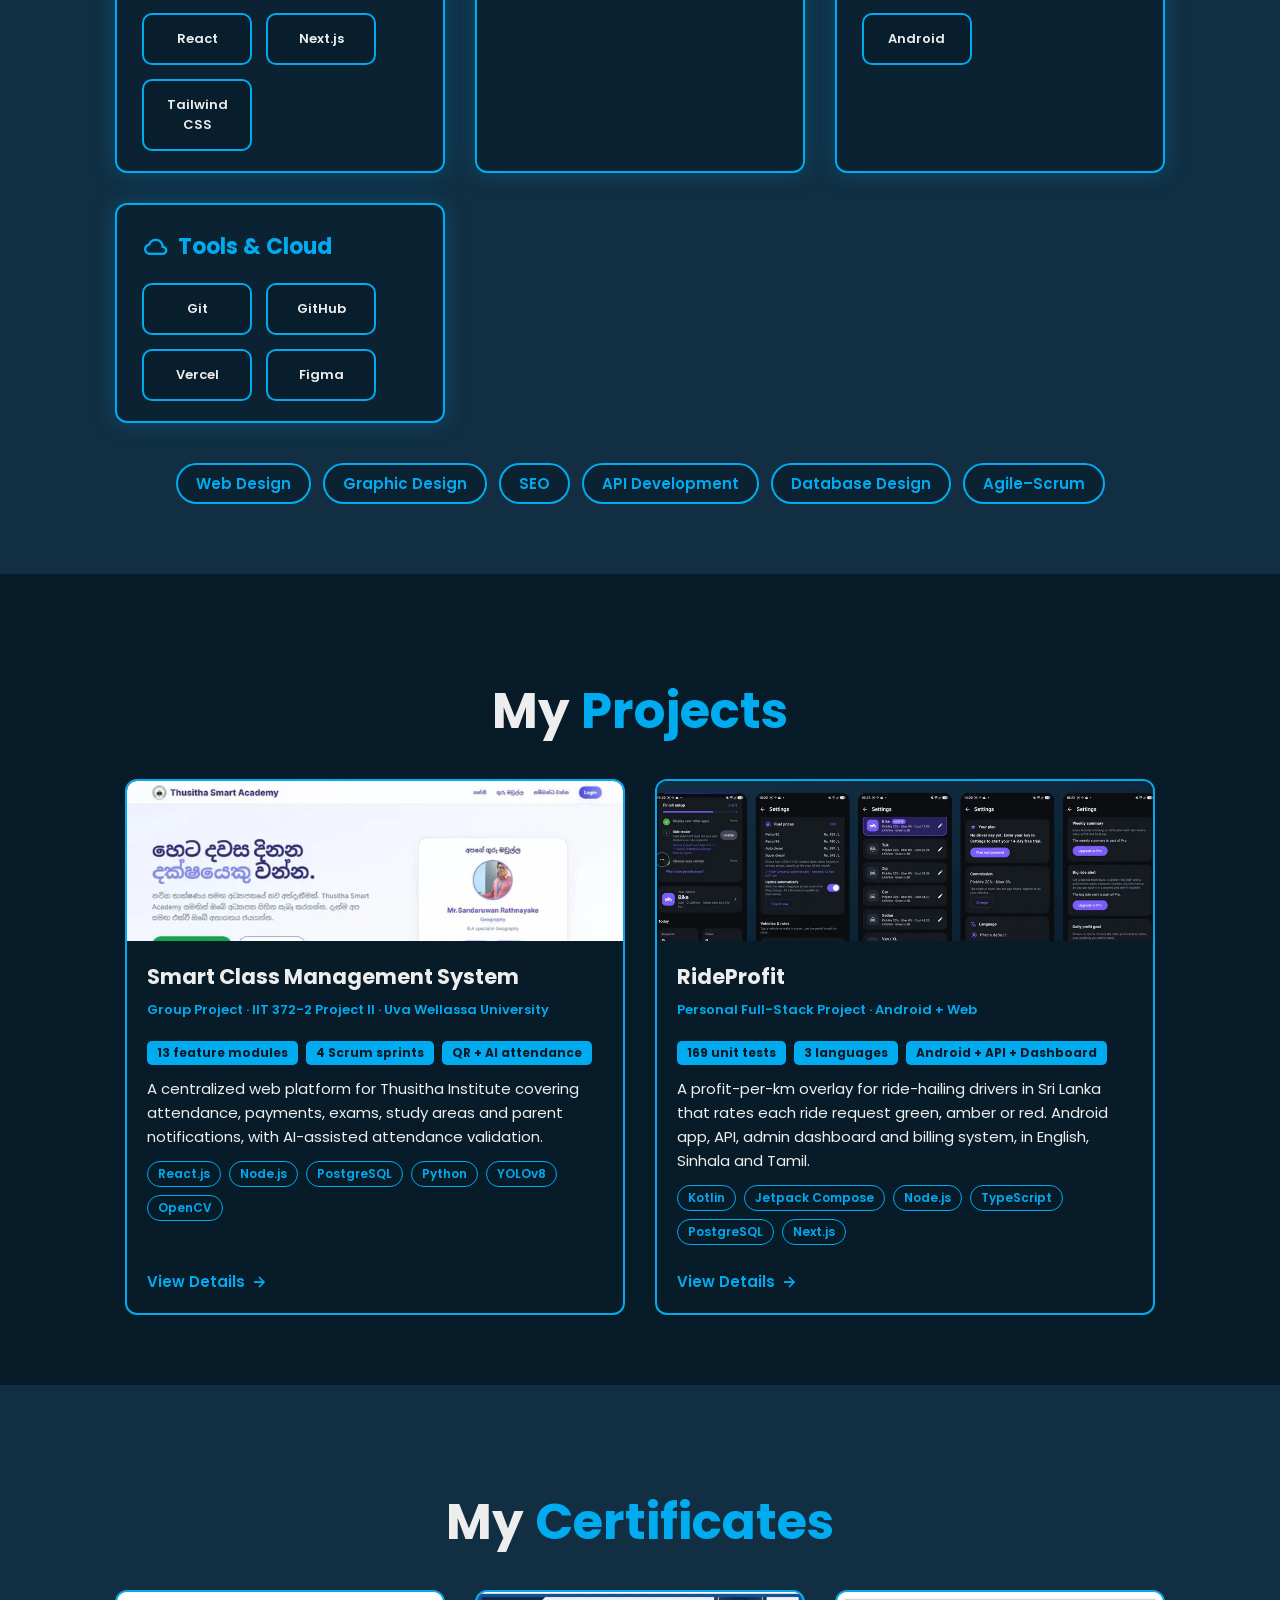
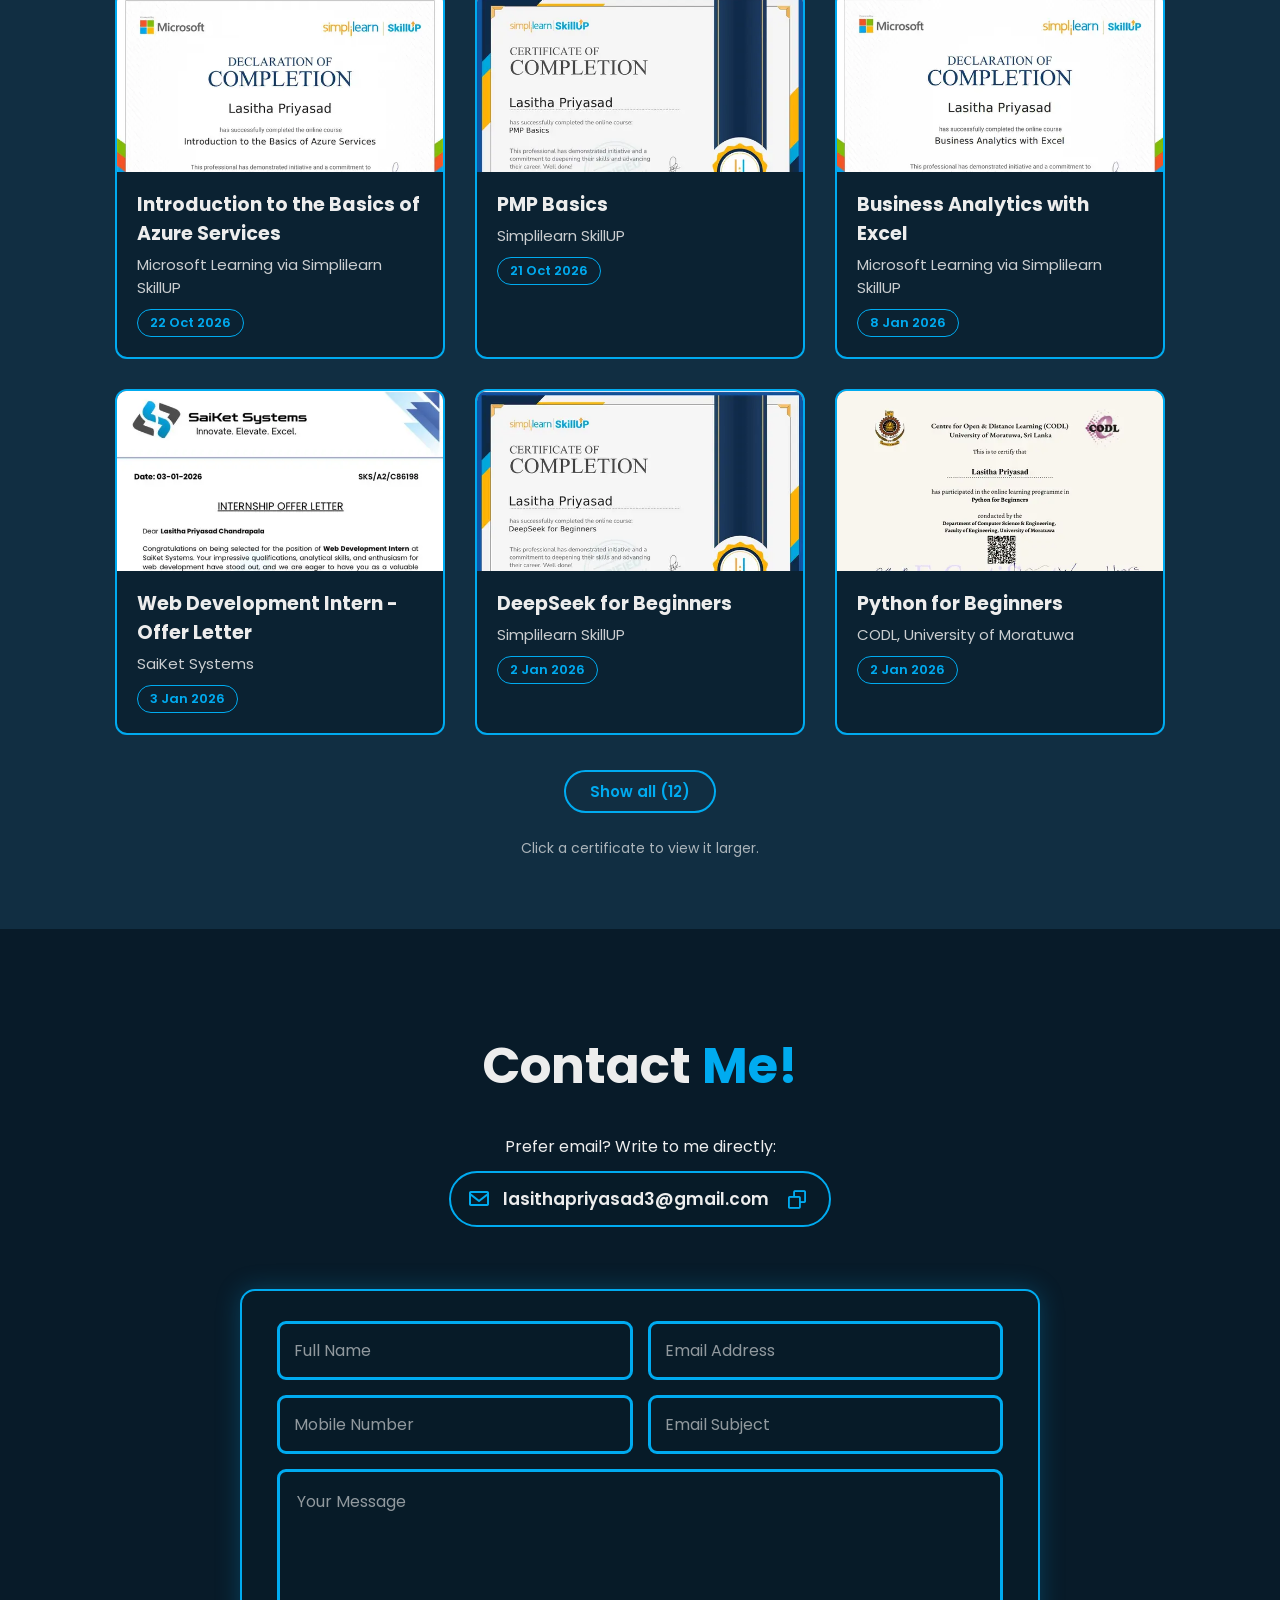
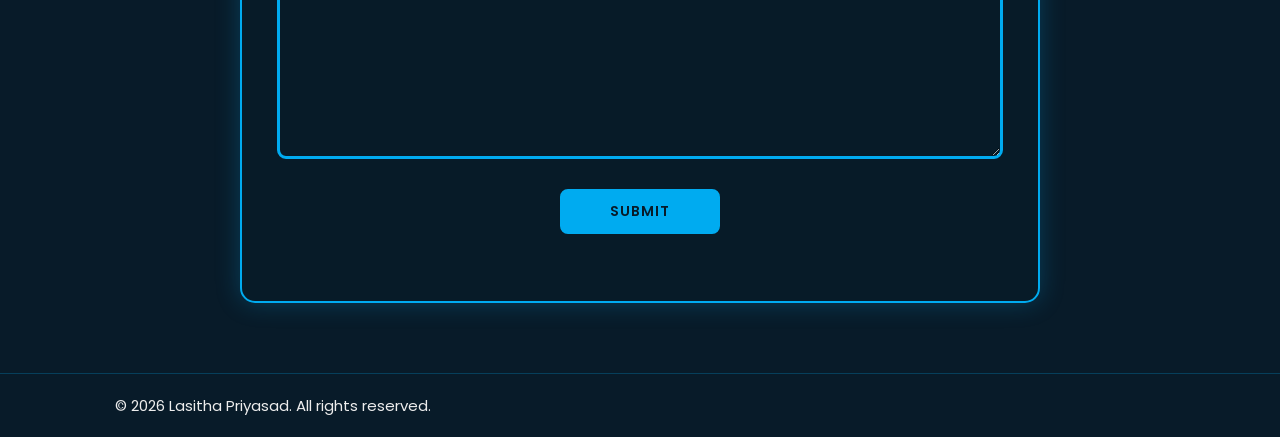
==== commit 9ffd6146: "Replace CV with the updated PDF; add View CV and Download CV actions Co-Authored-By: Claude Sonnet 5" ====
--- a/index.html
+++ b/index.html
@@ -104,7 +104,7 @@
 
             <div class="btn-box">
                 <a href="#contact" class="btn">Hire Me</a>
-                <a href="cv/Lasitha_Priyasad_CV.pdf" class="btn" download>Download CV</a>
+                <a href="cv/Lasitha_Priyasad_CV.pdf?v=20261118" class="btn" download="Lasitha_Priyasad_CV.pdf">Download CV</a>
             </div>
         </div>
 
@@ -145,6 +145,7 @@
 
             <div class="btn-box btns">
                 <a href="#contact" class="btn">Contact Me</a>
+                <a href="cv/Lasitha_Priyasad_CV.pdf?v=20261118" class="btn" target="_blank" rel="noopener">View CV</a>
             </div>
         </div>
     </section>
--- a/css/style.css
+++ b/css/style.css
@@ -1821,3 +1821,19 @@
 }
 
 .repo-card .project-links { margin-top: auto; flex-wrap: wrap; }
+
+/* two buttons in the About / form button rows must stack cleanly on phones */
+@media (max-width: 600px) {
+    .btn-box.btns {
+        flex-direction: column;
+        width: 100%;
+        max-width: 100%;
+        height: auto;
+    }
+
+    .btn-box.btns .btn {
+        flex: none;
+        width: 100%;
+        height: 4.5rem;
+    }
+}
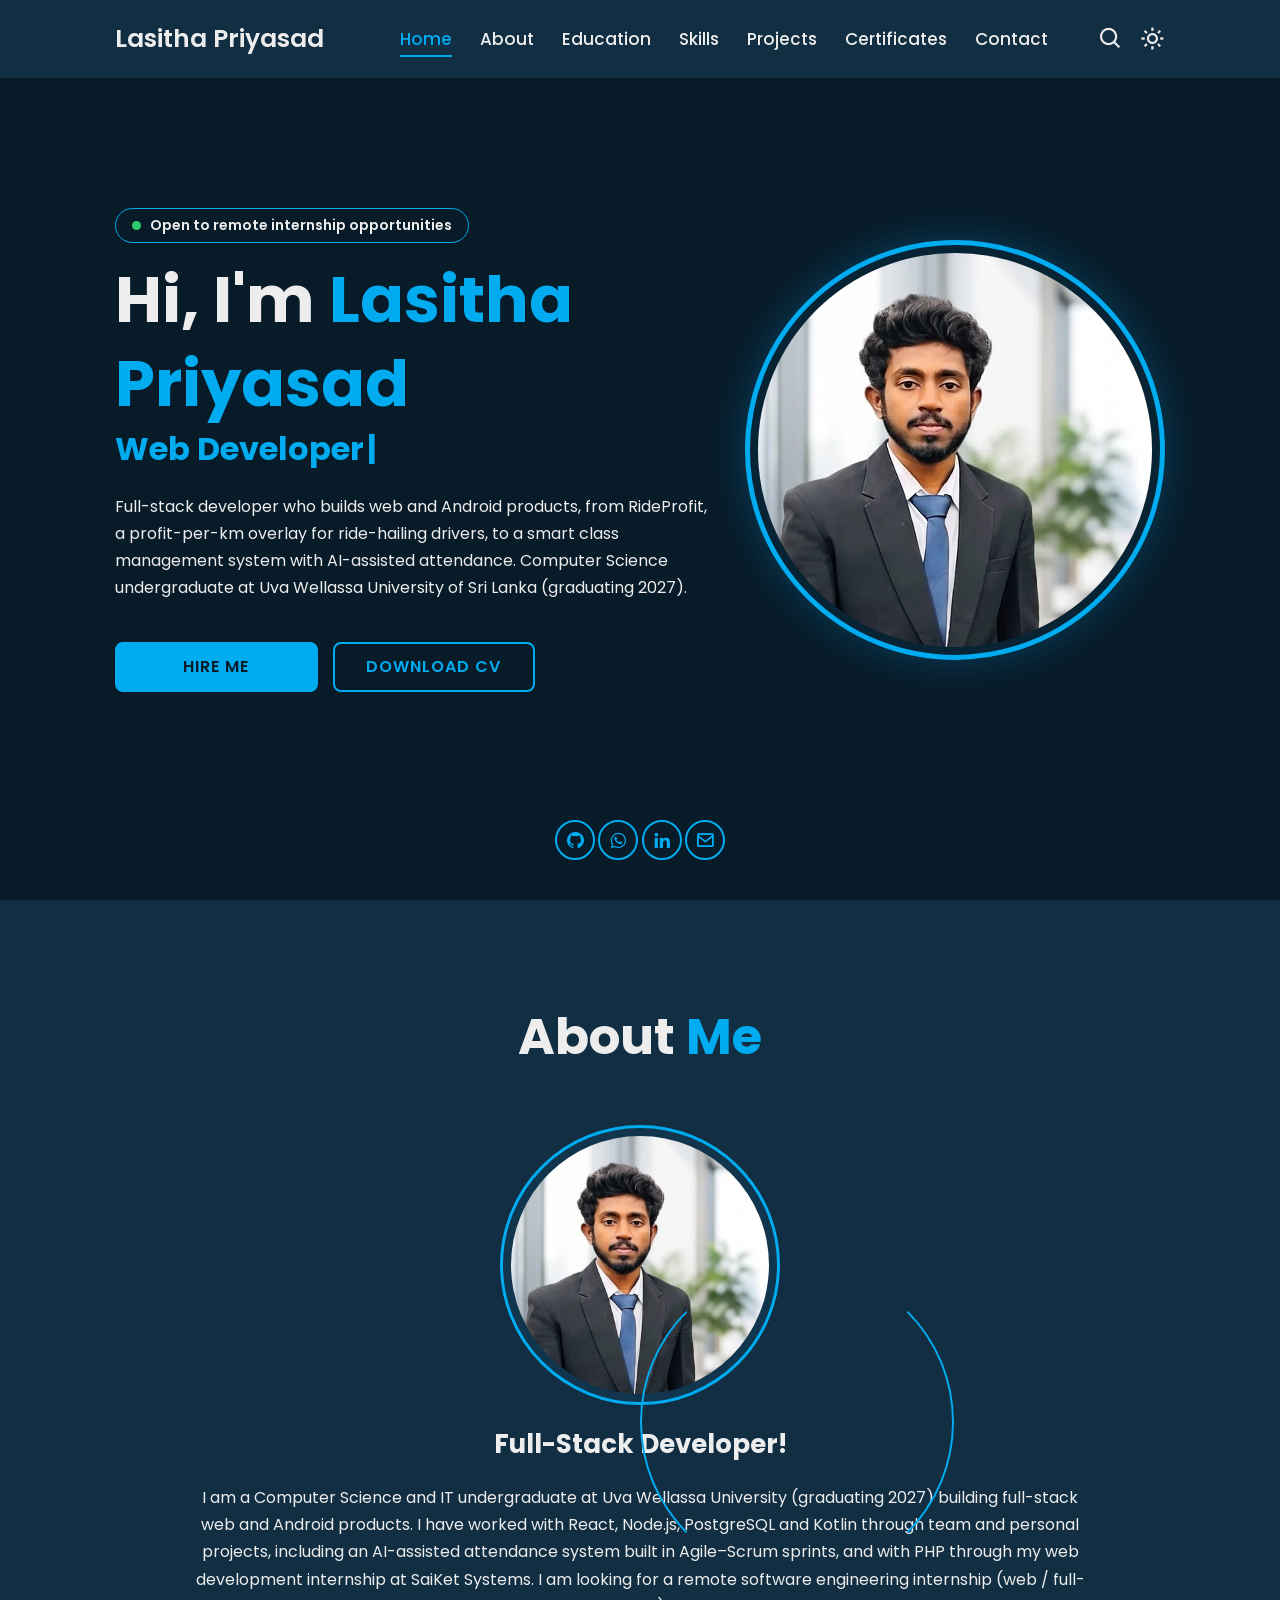
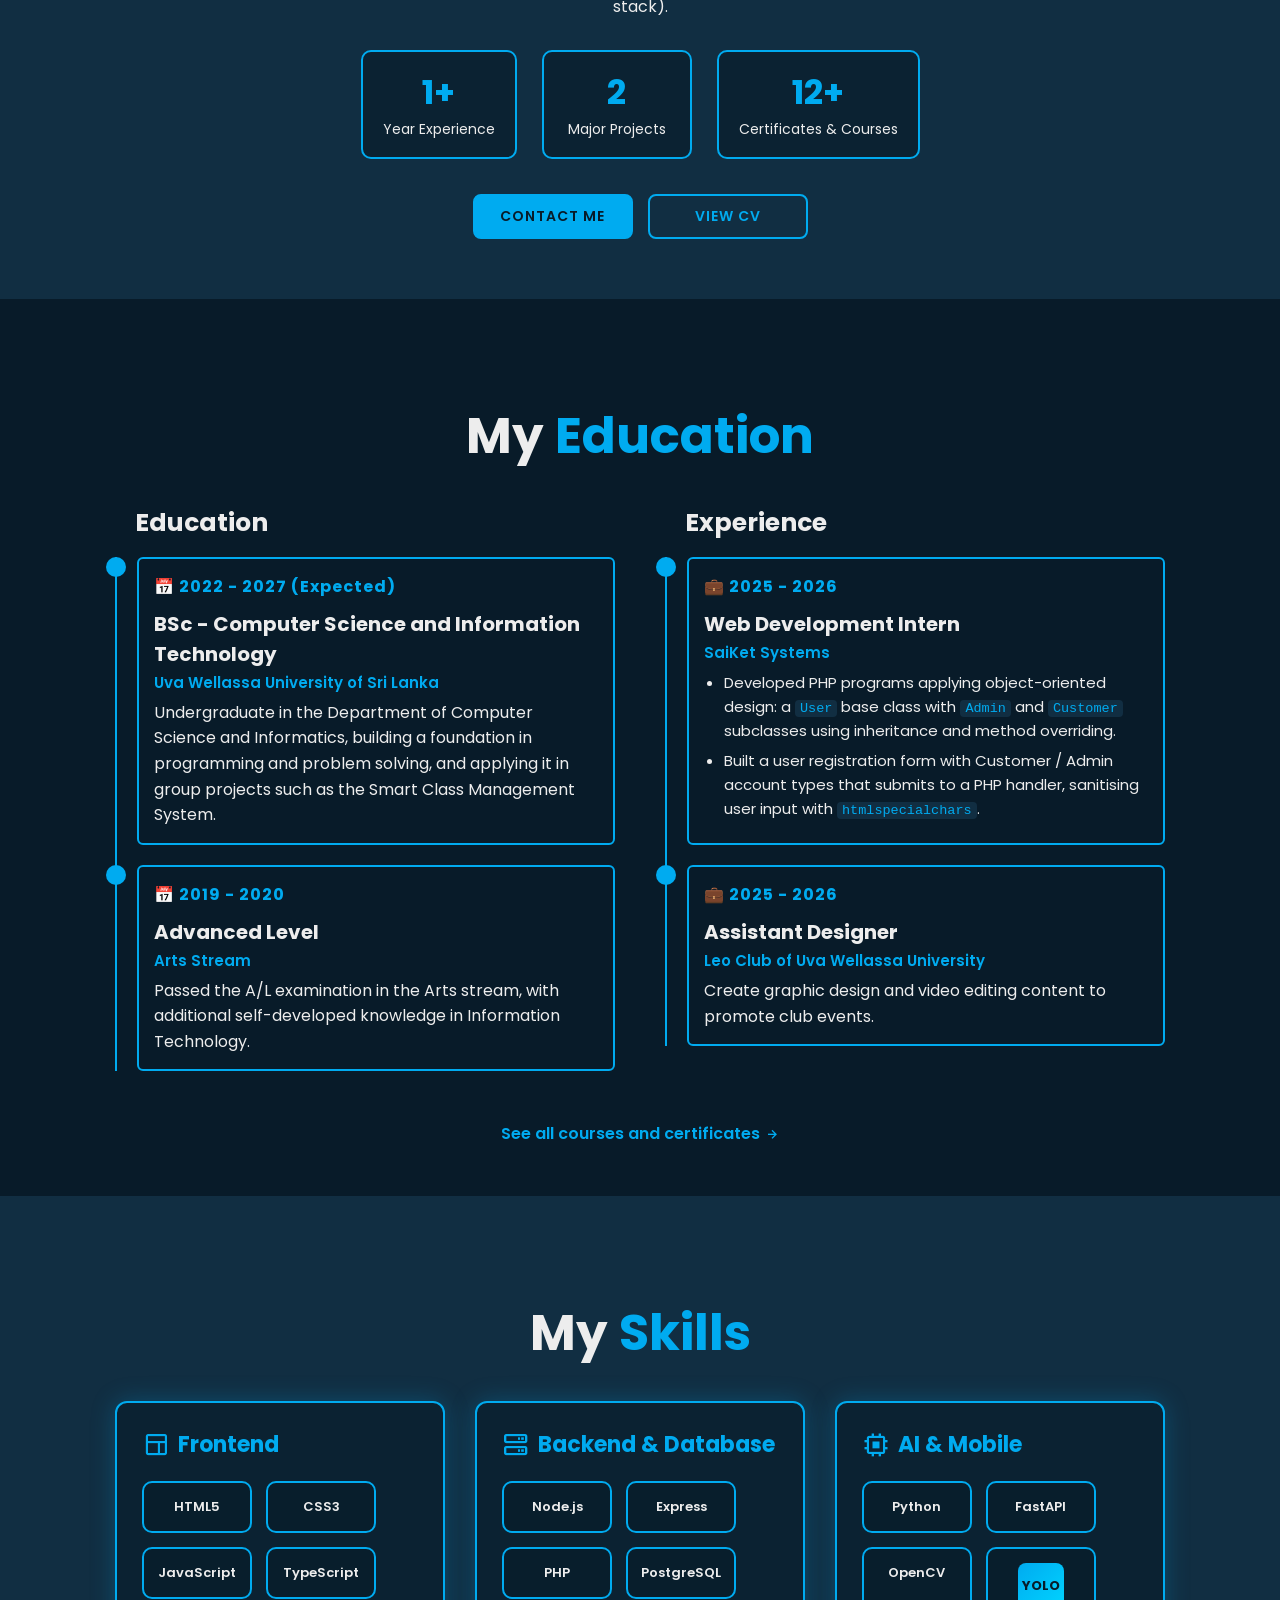
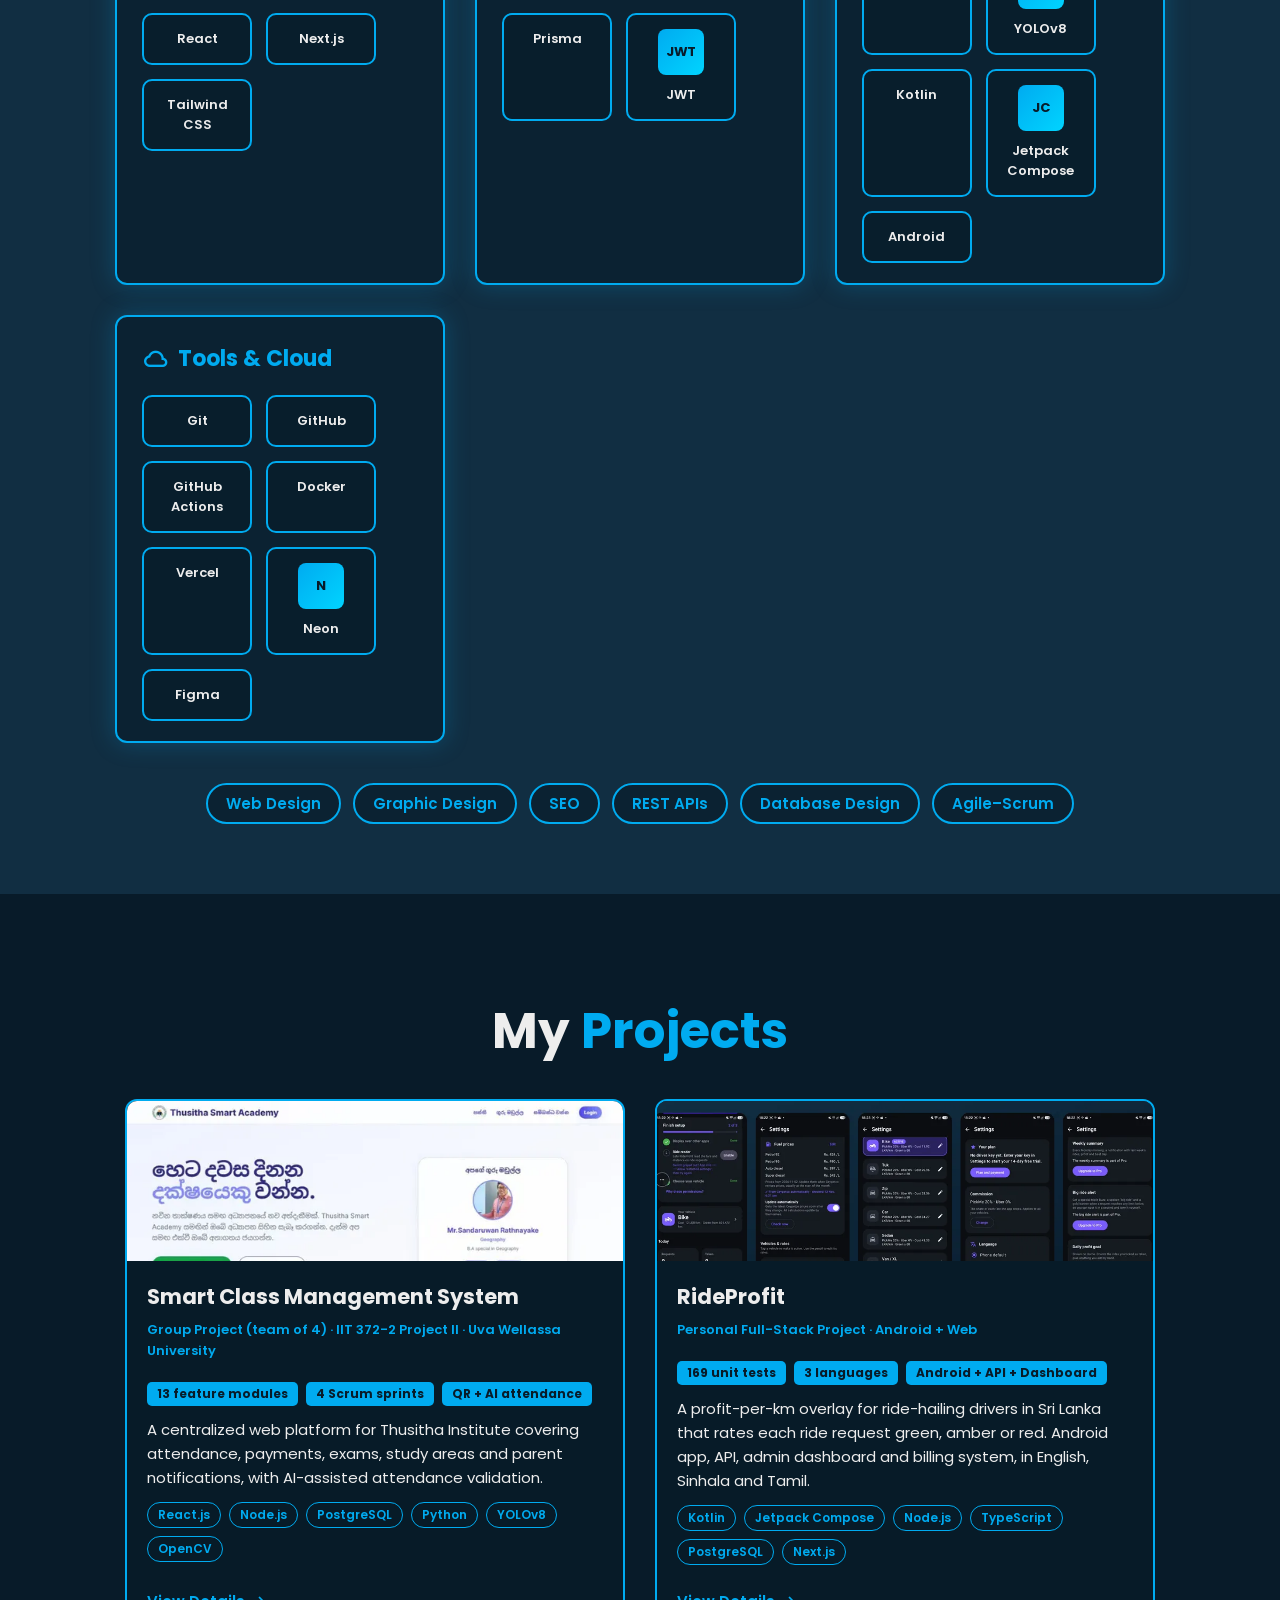
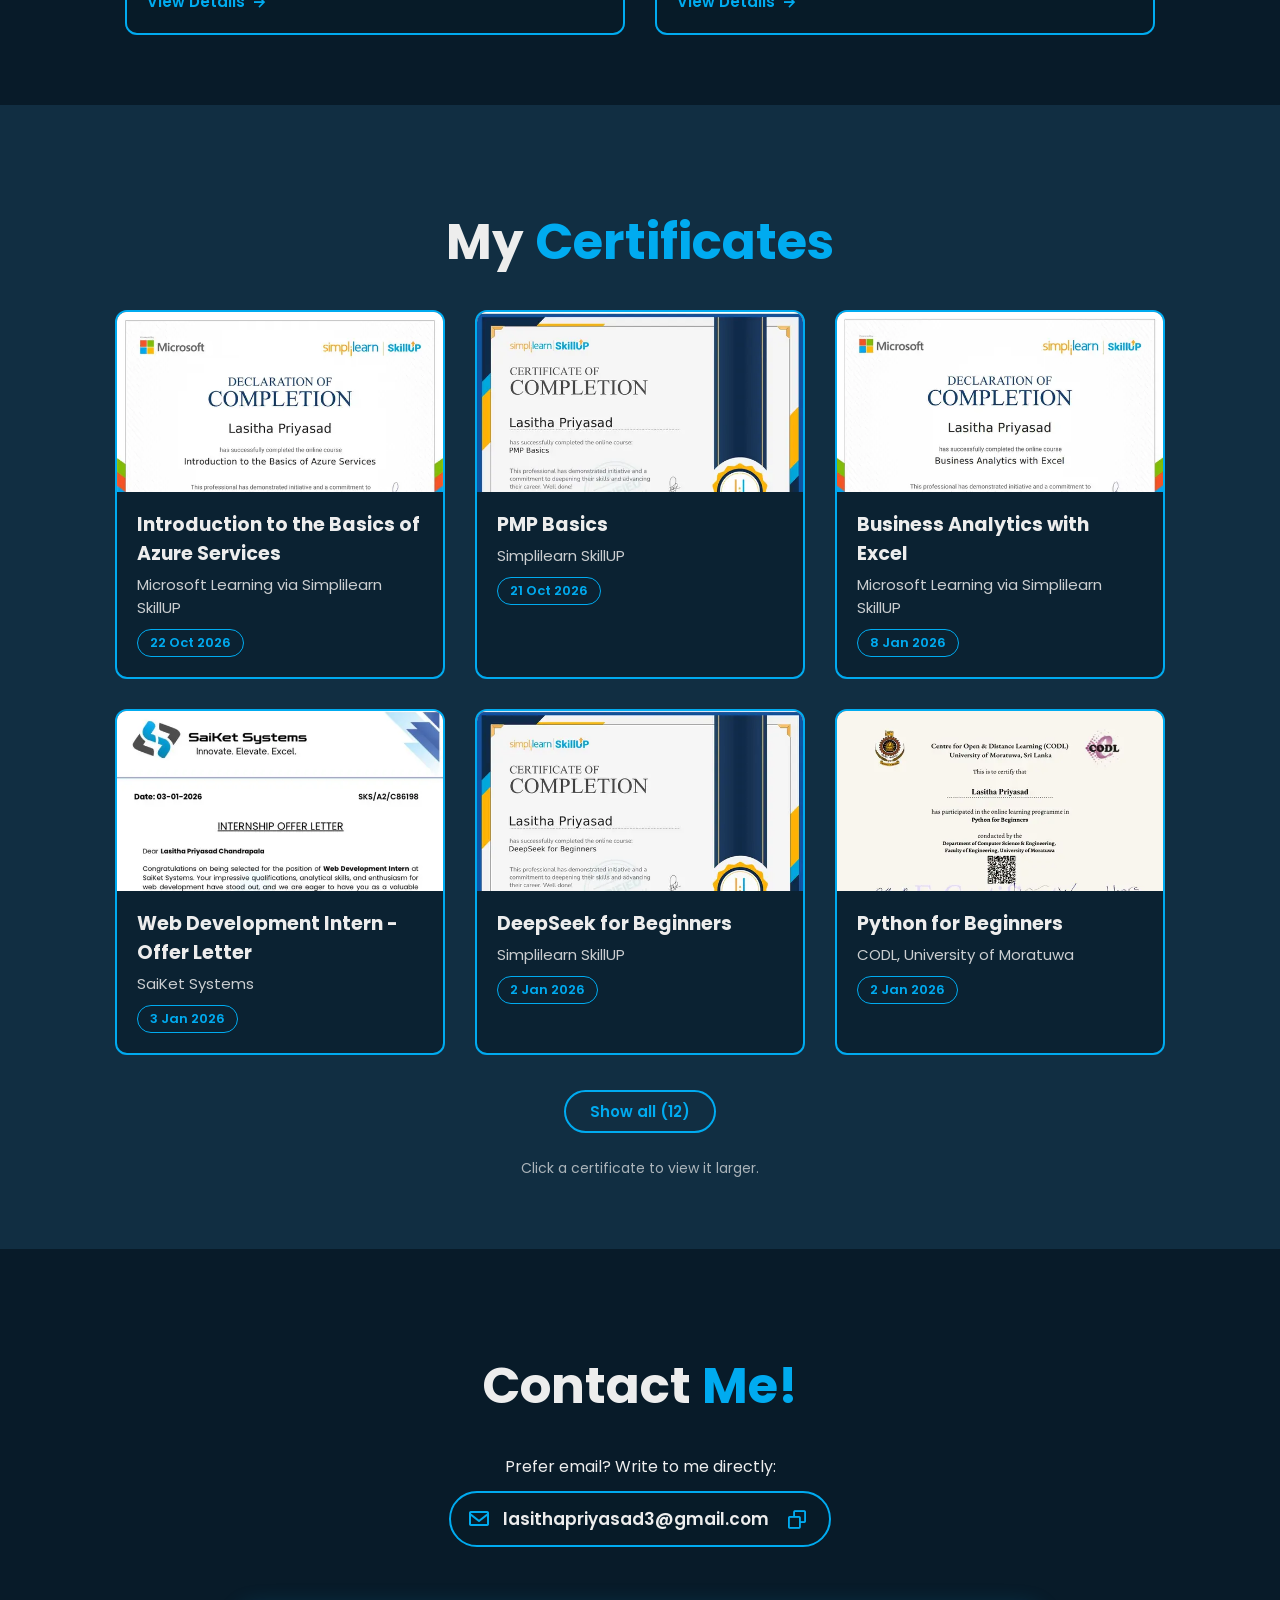
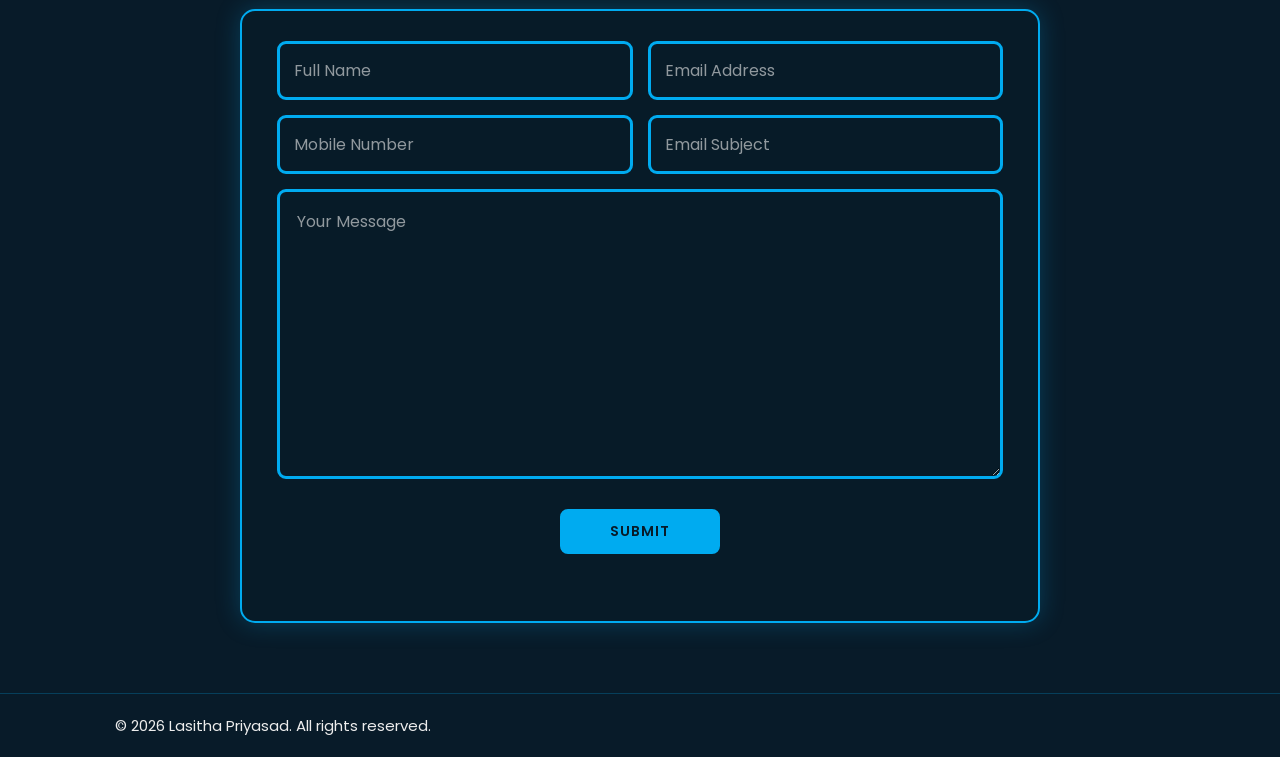
==== commit 0d0e239c: "Sync portfolio with the updated CV: skills, internship details, contribution, remote availability Co" ====
--- a/index.html
+++ b/index.html
@@ -35,7 +35,7 @@
         "description": "Full-stack developer who builds web and Android products. Computer Science undergraduate at Uva Wellassa University of Sri Lanka.",
         "alumniOf": { "@type": "CollegeOrUniversity", "name": "Uva Wellassa University of Sri Lanka" },
         "address": { "@type": "PostalAddress", "addressCountry": "LK" },
-        "knowsAbout": ["Web development", "Android development", "React", "Node.js", "PostgreSQL", "Kotlin", "Python", "Computer vision"],
+        "knowsAbout": ["Web development", "Android development", "React", "Node.js", "PostgreSQL", "Kotlin", "Python", "PHP", "Docker", "Computer vision"],
         "sameAs": [
             "https://github.com/Priyasad010",
             "https://www.linkedin.com/in/lasitha-priyasad-3184732ab"
@@ -95,12 +95,12 @@
     <!-- HOME -->
     <section class="home" id="home">
         <div class="home-content">
-            <span class="availability"><i></i> Open to internship opportunities</span>
+            <span class="availability"><i></i> Open to remote internship opportunities</span>
             <h1>Hi, I'm <span>Lasitha Priyasad</span></h1>
             <div class="text-animate">
                 <h2 class="role"><span class="typing" id="typing"></span></h2>
             </div>
-            <p>Full-stack developer who builds web and Android products, from RideProfit, a profit-per-km overlay for ride-hailing drivers, to a smart class management system with AI-assisted attendance. Computer Science undergraduate at Uva Wellassa University of Sri Lanka.</p>
+            <p>Full-stack developer who builds web and Android products, from RideProfit, a profit-per-km overlay for ride-hailing drivers, to a smart class management system with AI-assisted attendance. Computer Science undergraduate at Uva Wellassa University of Sri Lanka (graduating 2027).</p>
 
             <div class="btn-box">
                 <a href="#contact" class="btn">Hire Me</a>
@@ -134,8 +134,8 @@
         </div>
 
         <div class="about-content">
-            <h3>Web Developer!</h3>
-            <p>I am a Computer Science and Information Technology undergraduate at Uva Wellassa University of Sri Lanka, passionate about web development and design. I specialize in building modern, responsive, and user-friendly websites using HTML, CSS, and JavaScript, with a strong focus on clean design, performance, and usability. I continuously learn new technologies and grow my skills through real-world projects to create effective and engaging digital experiences.</p>
+            <h3>Full-Stack Developer!</h3>
+            <p>I am a Computer Science and IT undergraduate at Uva Wellassa University (graduating 2027) building full-stack web and Android products. I have worked with React, Node.js, PostgreSQL and Kotlin through team and personal projects, including an AI-assisted attendance system built in Agile&ndash;Scrum sprints, and with PHP through my web development internship at SaiKet Systems. I am looking for a remote software engineering internship (web / full-stack).</p>
 
             <div class="stats">
                 <div class="stat"><h4><span class="count" data-target="1">0</span>+</h4><p>Year Experience</p></div>
@@ -159,7 +159,7 @@
                 <div class="education-box">
                     <div class="education-content">
                         <div class="content">
-                            <div class="Year">📅 2022 - Present</div>
+                            <div class="Year">📅 2022 - 2027 (Expected)</div>
                             <h3>BSc - Computer Science and Information Technology</h3>
                             <p class="org">Uva Wellassa University of Sri Lanka</p>
                             <p>Undergraduate in the Department of Computer Science and Informatics, building a foundation in programming and problem solving, and applying it in group projects such as the Smart Class Management System.</p>
@@ -184,7 +184,10 @@
                             <div class="Year">💼 2025 - 2026</div>
                             <h3>Web Development Intern</h3>
                             <p class="org">SaiKet Systems</p>
-                            <p>Building and improving real-world web applications and user-friendly interfaces.</p>
+                            <ul class="entry-list">
+                                <li>Developed PHP programs applying object-oriented design: a <code>User</code> base class with <code>Admin</code> and <code>Customer</code> subclasses using inheritance and method overriding.</li>
+                                <li>Built a user registration form with Customer / Admin account types that submits to a PHP handler, sanitising user input with <code>htmlspecialchars</code>.</li>
+                            </ul>
                         </div>
                     </div>
                     <div class="education-content">
@@ -192,7 +195,7 @@
                             <div class="Year">💼 2025 - 2026</div>
                             <h3>Assistant Designer</h3>
                             <p class="org">Leo Club of Uva Wellassa University</p>
-                            <p>Creating graphic designs and other creative content to promote the club's events and activities.</p>
+                            <p>Create graphic design and video editing content to promote club events.</p>
                         </div>
                     </div>
                 </div>
@@ -208,7 +211,7 @@
         <div class="skill-groups" id="skill-groups"></div>
 
         <div class="skill-extra">
-            <span>Web Design</span><span>Graphic Design</span><span>SEO</span><span>API Development</span><span>Database Design</span><span>Agile&ndash;Scrum</span>
+            <span>Web Design</span><span>Graphic Design</span><span>SEO</span><span>REST APIs</span><span>Database Design</span><span>Agile&ndash;Scrum</span>
         </div>
     </section>
 
@@ -221,7 +224,7 @@
                 <div class="project-thumb"><i class='bx bx-qr-scan'></i><img src="images/projects/smart-class/cover.webp" alt="Smart Class Management System preview" width="640" height="360" loading="lazy"></div>
                 <div class="project-body">
                     <h3>Smart Class Management System</h3>
-                    <p class="project-meta">Group Project &middot; IIT 372-2 Project II &middot; Uva Wellassa University</p>
+                    <p class="project-meta">Group Project (team of 4) &middot; IIT 372-2 Project II &middot; Uva Wellassa University</p>
                     <ul class="metrics"><li>13 feature modules</li><li>4 Scrum sprints</li><li>QR + AI attendance</li></ul>
                     <p>A centralized web platform for Thusitha Institute covering attendance, payments, exams, study areas and parent notifications, with AI-assisted attendance validation.</p>
                     <div class="tags">
--- a/css/style.css
+++ b/css/style.css
@@ -1837,3 +1837,36 @@
         height: 4.5rem;
     }
 }
+
+
+/* ---------- CV sync: experience bullets, monogram skill tiles ---------- */
+.education-content .content .entry-list {
+    margin: .6rem 0 0 2rem;
+    font-size: 1.5rem;
+    line-height: 1.6;
+}
+
+.education-content .content .entry-list li { margin-bottom: .6rem; }
+
+.entry-list code {
+    padding: .1rem .5rem;
+    font-family: Consolas, 'Courier New', monospace;
+    font-size: 1.35rem;
+    color: var(--main-color);
+    background: var(--second-bg-color);
+    border-radius: .4rem;
+}
+
+.tech .mono {
+    display: flex;
+    align-items: center;
+    justify-content: center;
+    width: 4.6rem;
+    height: 4.6rem;
+    border-radius: .8rem;
+    font-size: 1.3rem;
+    font-weight: 700;
+    letter-spacing: -.02rem;
+    color: var(--bg-color);
+    background: linear-gradient(135deg, var(--main-color), #00d4ff);
+}
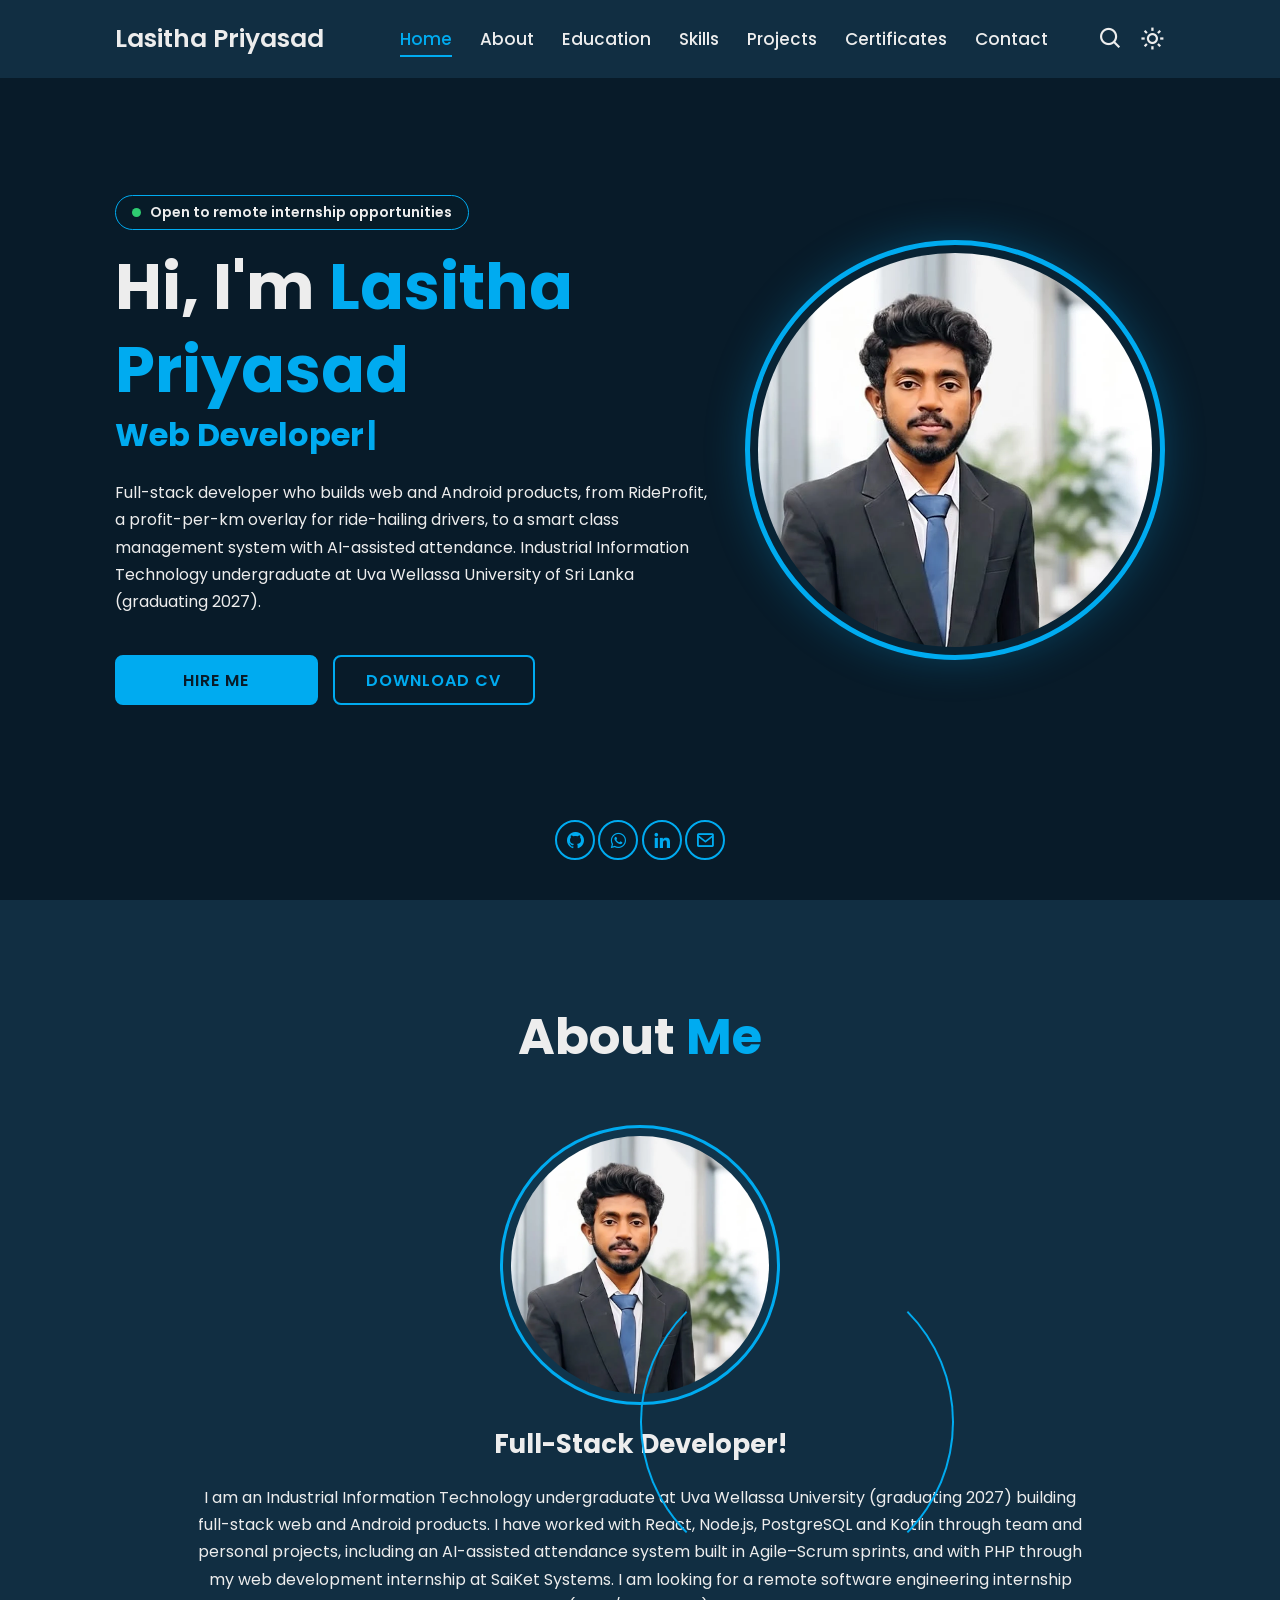
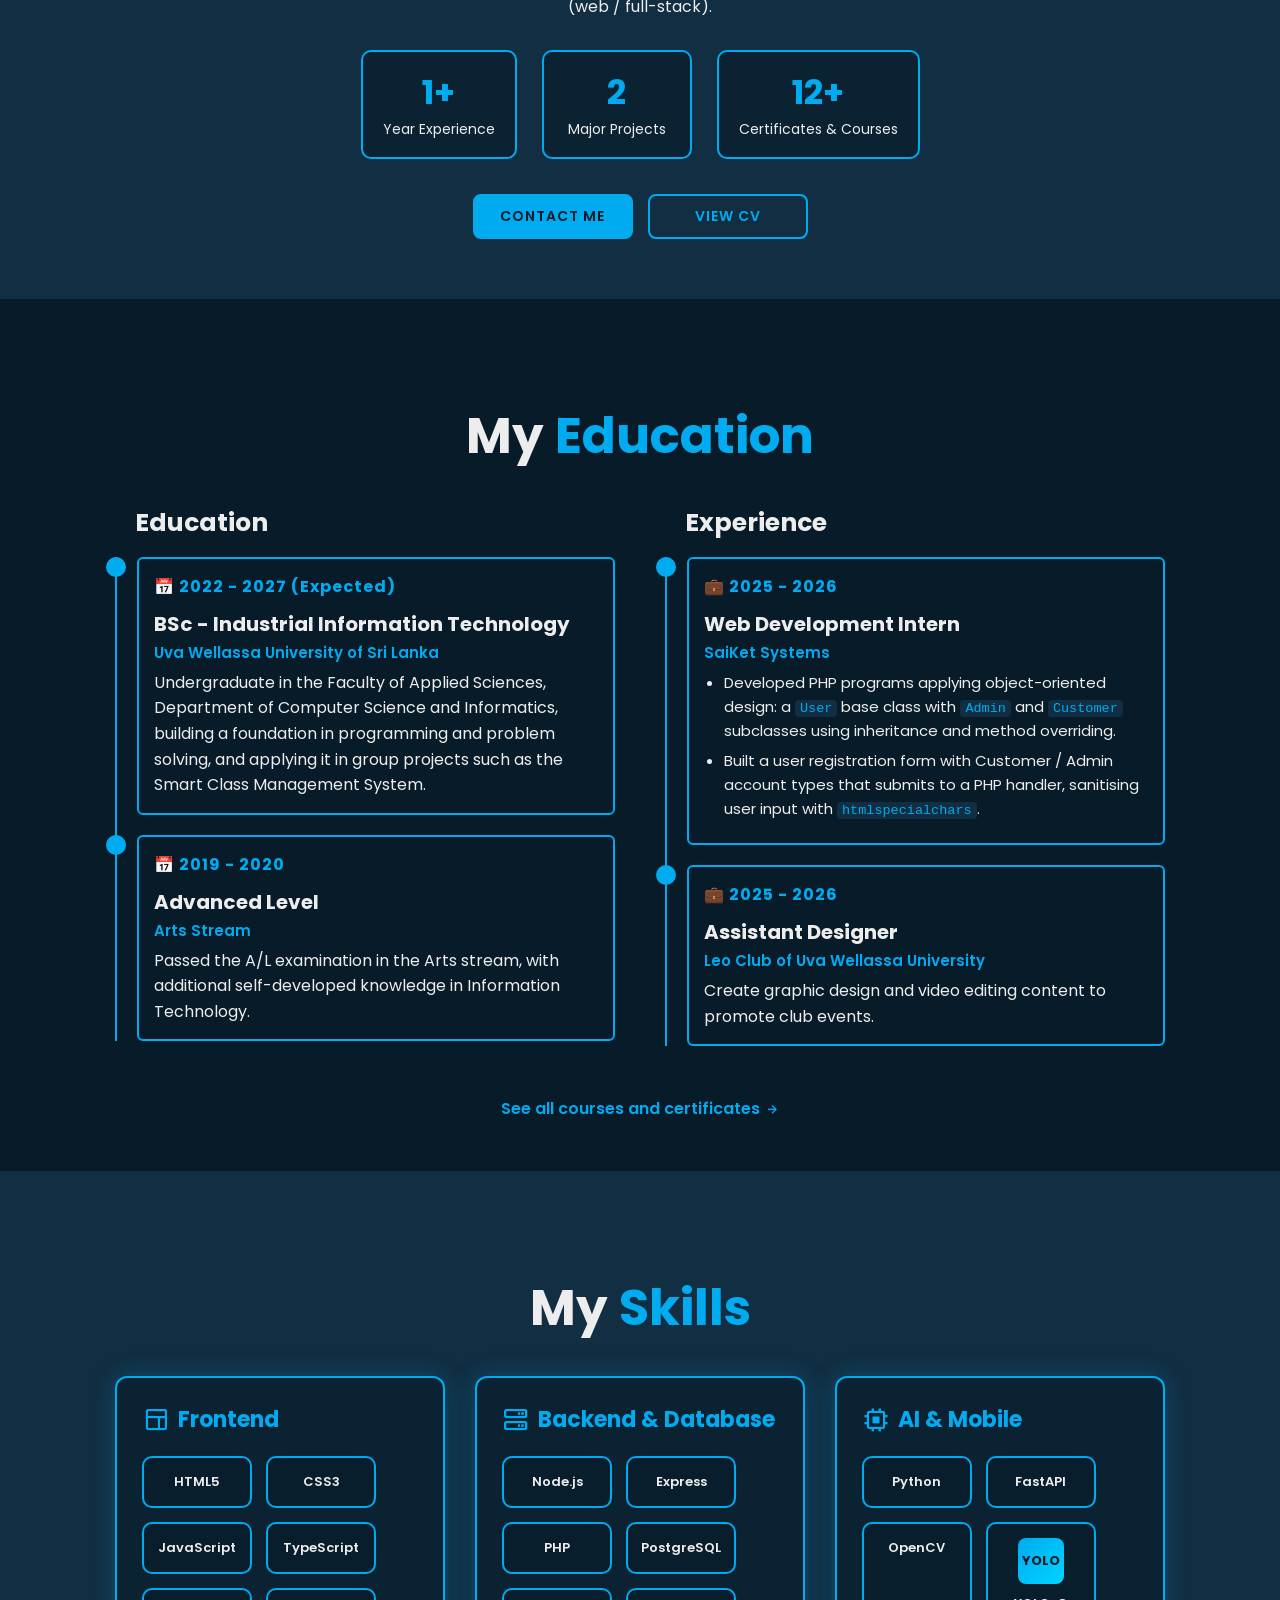
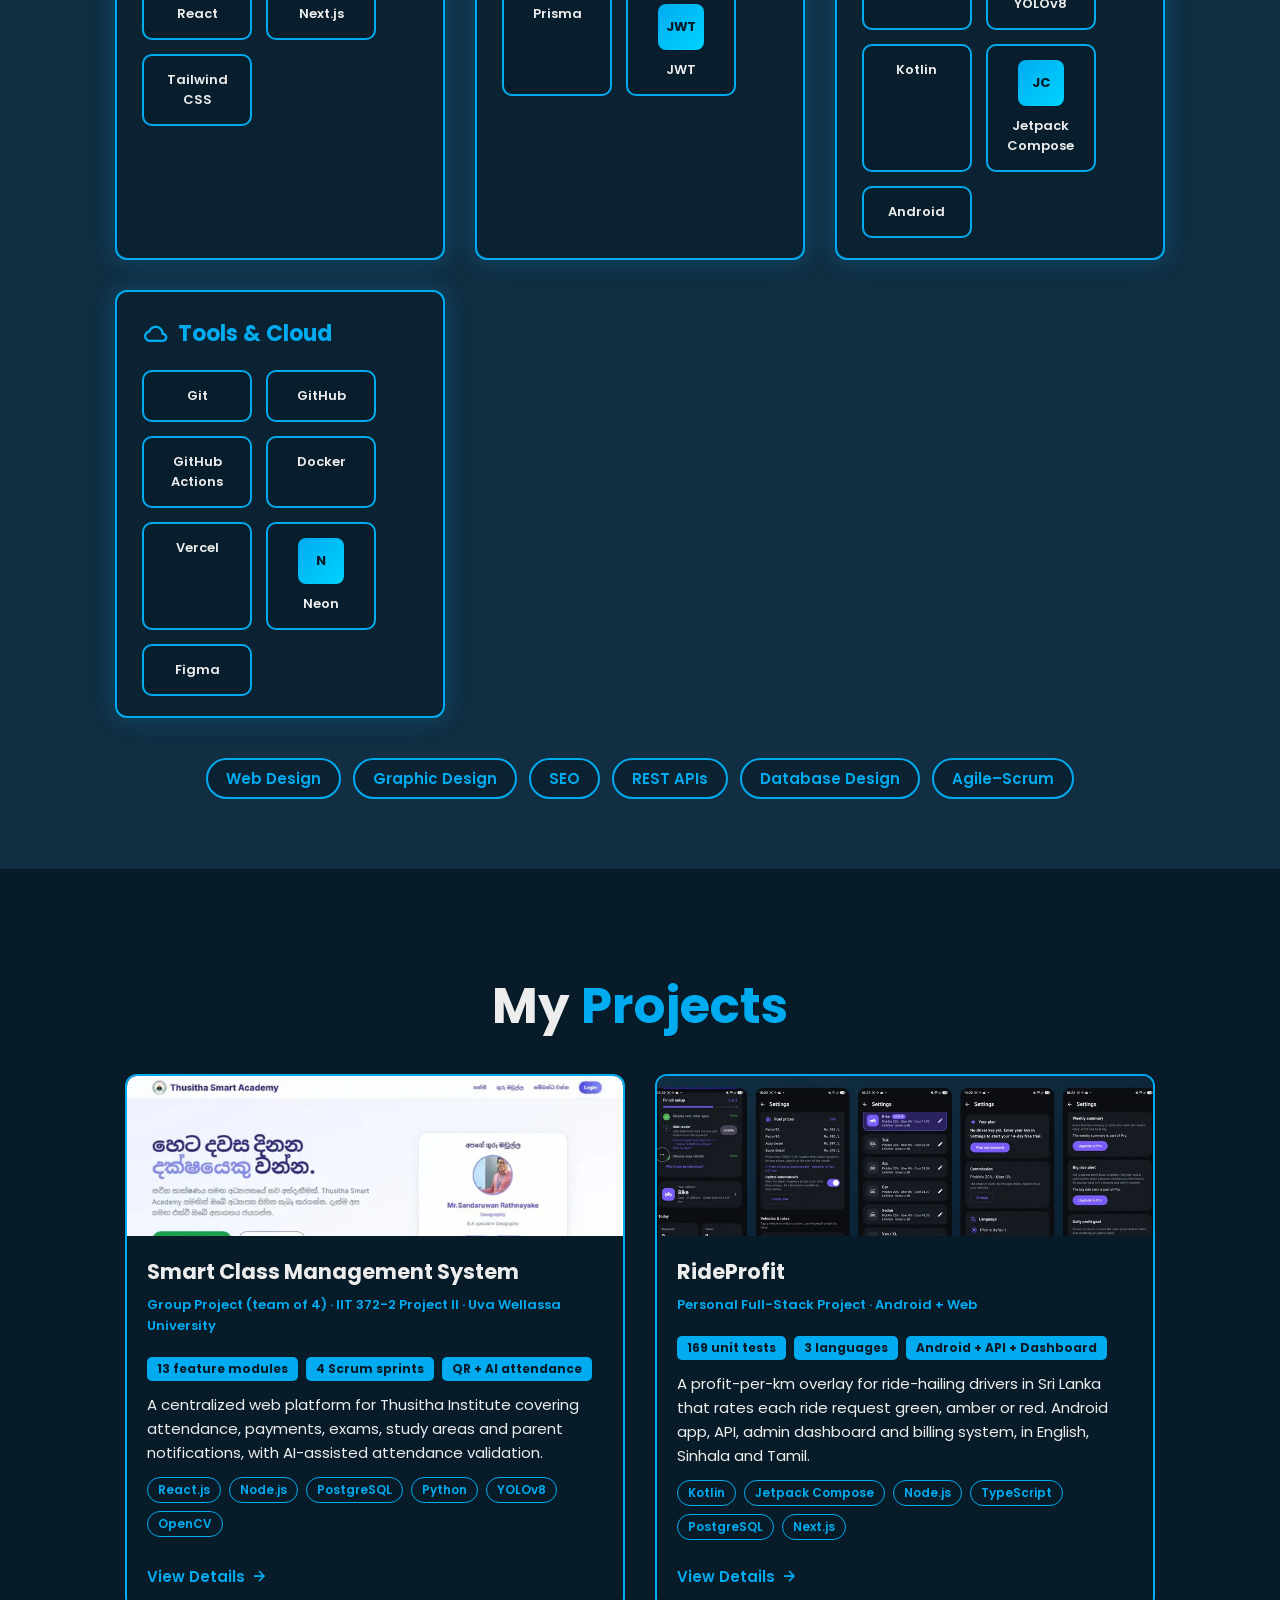
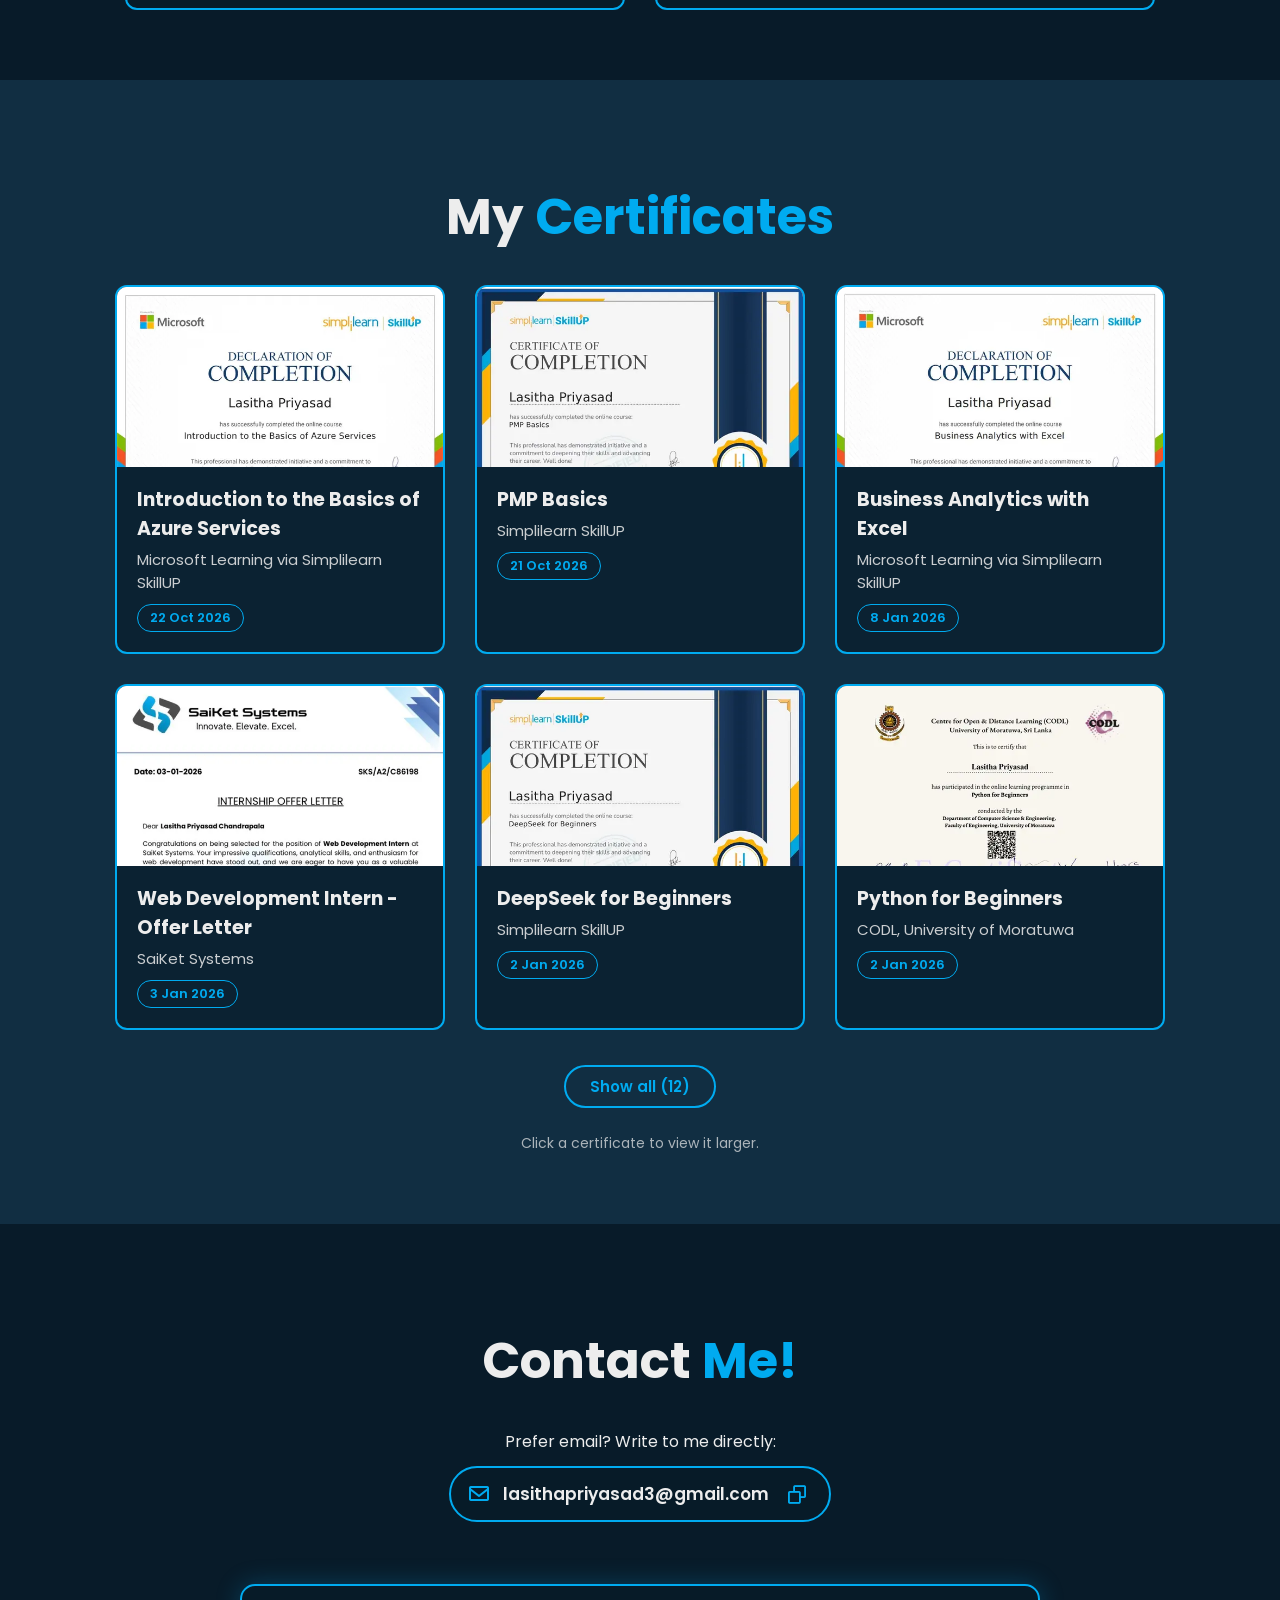
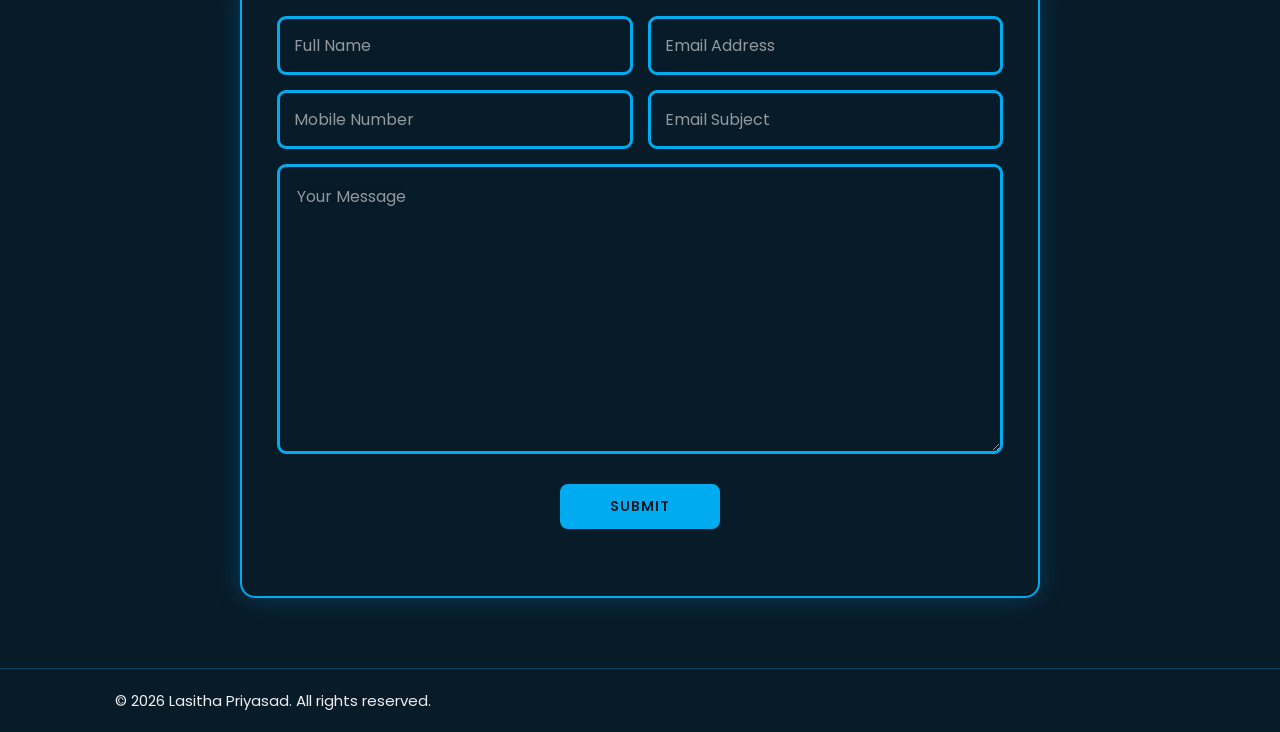
==== commit ad1cc360: "Update CV (Industrial Information Technology) and match the degree wording on the site Co-Authored-B" ====
--- a/index.html
+++ b/index.html
@@ -6,7 +6,7 @@
     <meta http-equiv="X-UA-Compatible" content="IE=edge">
     <meta name="viewport" content="width=device-width, initial-scale=1.0">
     <title>Lasitha Priyasad - Personal Portfolio</title>
-    <meta name="description" content="Lasitha Priyasad - full-stack developer building web and Android products. Computer Science undergraduate at Uva Wellassa University of Sri Lanka. Projects: Smart Class Management System, RideProfit.">
+    <meta name="description" content="Lasitha Priyasad - full-stack developer building web and Android products. Industrial Information Technology undergraduate at Uva Wellassa University of Sri Lanka. Projects: Smart Class Management System, RideProfit.">
     <meta name="author" content="Lasitha Priyasad">
     <meta name="theme-color" content="#081b29">
 
@@ -32,7 +32,7 @@
         "url": "https://priyasad010.github.io/My_portfolio/",
         "image": "https://priyasad010.github.io/My_portfolio/images/og-image.jpg",
         "jobTitle": "Full-Stack Developer",
-        "description": "Full-stack developer who builds web and Android products. Computer Science undergraduate at Uva Wellassa University of Sri Lanka.",
+        "description": "Full-stack developer who builds web and Android products. Industrial Information Technology undergraduate at Uva Wellassa University of Sri Lanka.",
         "alumniOf": { "@type": "CollegeOrUniversity", "name": "Uva Wellassa University of Sri Lanka" },
         "address": { "@type": "PostalAddress", "addressCountry": "LK" },
         "knowsAbout": ["Web development", "Android development", "React", "Node.js", "PostgreSQL", "Kotlin", "Python", "PHP", "Docker", "Computer vision"],
@@ -100,11 +100,11 @@
             <div class="text-animate">
                 <h2 class="role"><span class="typing" id="typing"></span></h2>
             </div>
-            <p>Full-stack developer who builds web and Android products, from RideProfit, a profit-per-km overlay for ride-hailing drivers, to a smart class management system with AI-assisted attendance. Computer Science undergraduate at Uva Wellassa University of Sri Lanka (graduating 2027).</p>
+            <p>Full-stack developer who builds web and Android products, from RideProfit, a profit-per-km overlay for ride-hailing drivers, to a smart class management system with AI-assisted attendance. Industrial Information Technology undergraduate at Uva Wellassa University of Sri Lanka (graduating 2027).</p>
 
             <div class="btn-box">
                 <a href="#contact" class="btn">Hire Me</a>
-                <a href="cv/Lasitha_Priyasad_CV.pdf?v=20261118" class="btn" download="Lasitha_Priyasad_CV.pdf">Download CV</a>
+                <a href="cv/Lasitha_Priyasad_CV.pdf?v=298b763b" class="btn" download="Lasitha_Priyasad_CV.pdf">Download CV</a>
             </div>
         </div>
 
@@ -135,7 +135,7 @@
 
         <div class="about-content">
             <h3>Full-Stack Developer!</h3>
-            <p>I am a Computer Science and IT undergraduate at Uva Wellassa University (graduating 2027) building full-stack web and Android products. I have worked with React, Node.js, PostgreSQL and Kotlin through team and personal projects, including an AI-assisted attendance system built in Agile&ndash;Scrum sprints, and with PHP through my web development internship at SaiKet Systems. I am looking for a remote software engineering internship (web / full-stack).</p>
+            <p>I am an Industrial Information Technology undergraduate at Uva Wellassa University (graduating 2027) building full-stack web and Android products. I have worked with React, Node.js, PostgreSQL and Kotlin through team and personal projects, including an AI-assisted attendance system built in Agile&ndash;Scrum sprints, and with PHP through my web development internship at SaiKet Systems. I am looking for a remote software engineering internship (web / full-stack).</p>
 
             <div class="stats">
                 <div class="stat"><h4><span class="count" data-target="1">0</span>+</h4><p>Year Experience</p></div>
@@ -145,7 +145,7 @@
 
             <div class="btn-box btns">
                 <a href="#contact" class="btn">Contact Me</a>
-                <a href="cv/Lasitha_Priyasad_CV.pdf?v=20261118" class="btn" target="_blank" rel="noopener">View CV</a>
+                <a href="cv/Lasitha_Priyasad_CV.pdf?v=298b763b" class="btn" target="_blank" rel="noopener">View CV</a>
             </div>
         </div>
     </section>
@@ -160,9 +160,9 @@
                     <div class="education-content">
                         <div class="content">
                             <div class="Year">📅 2022 - 2027 (Expected)</div>
-                            <h3>BSc - Computer Science and Information Technology</h3>
+                            <h3>BSc - Industrial Information Technology</h3>
                             <p class="org">Uva Wellassa University of Sri Lanka</p>
-                            <p>Undergraduate in the Department of Computer Science and Informatics, building a foundation in programming and problem solving, and applying it in group projects such as the Smart Class Management System.</p>
+                            <p>Undergraduate in the Faculty of Applied Sciences, Department of Computer Science and Informatics, building a foundation in programming and problem solving, and applying it in group projects such as the Smart Class Management System.</p>
                         </div>
                     </div>
                     <div class="education-content">
